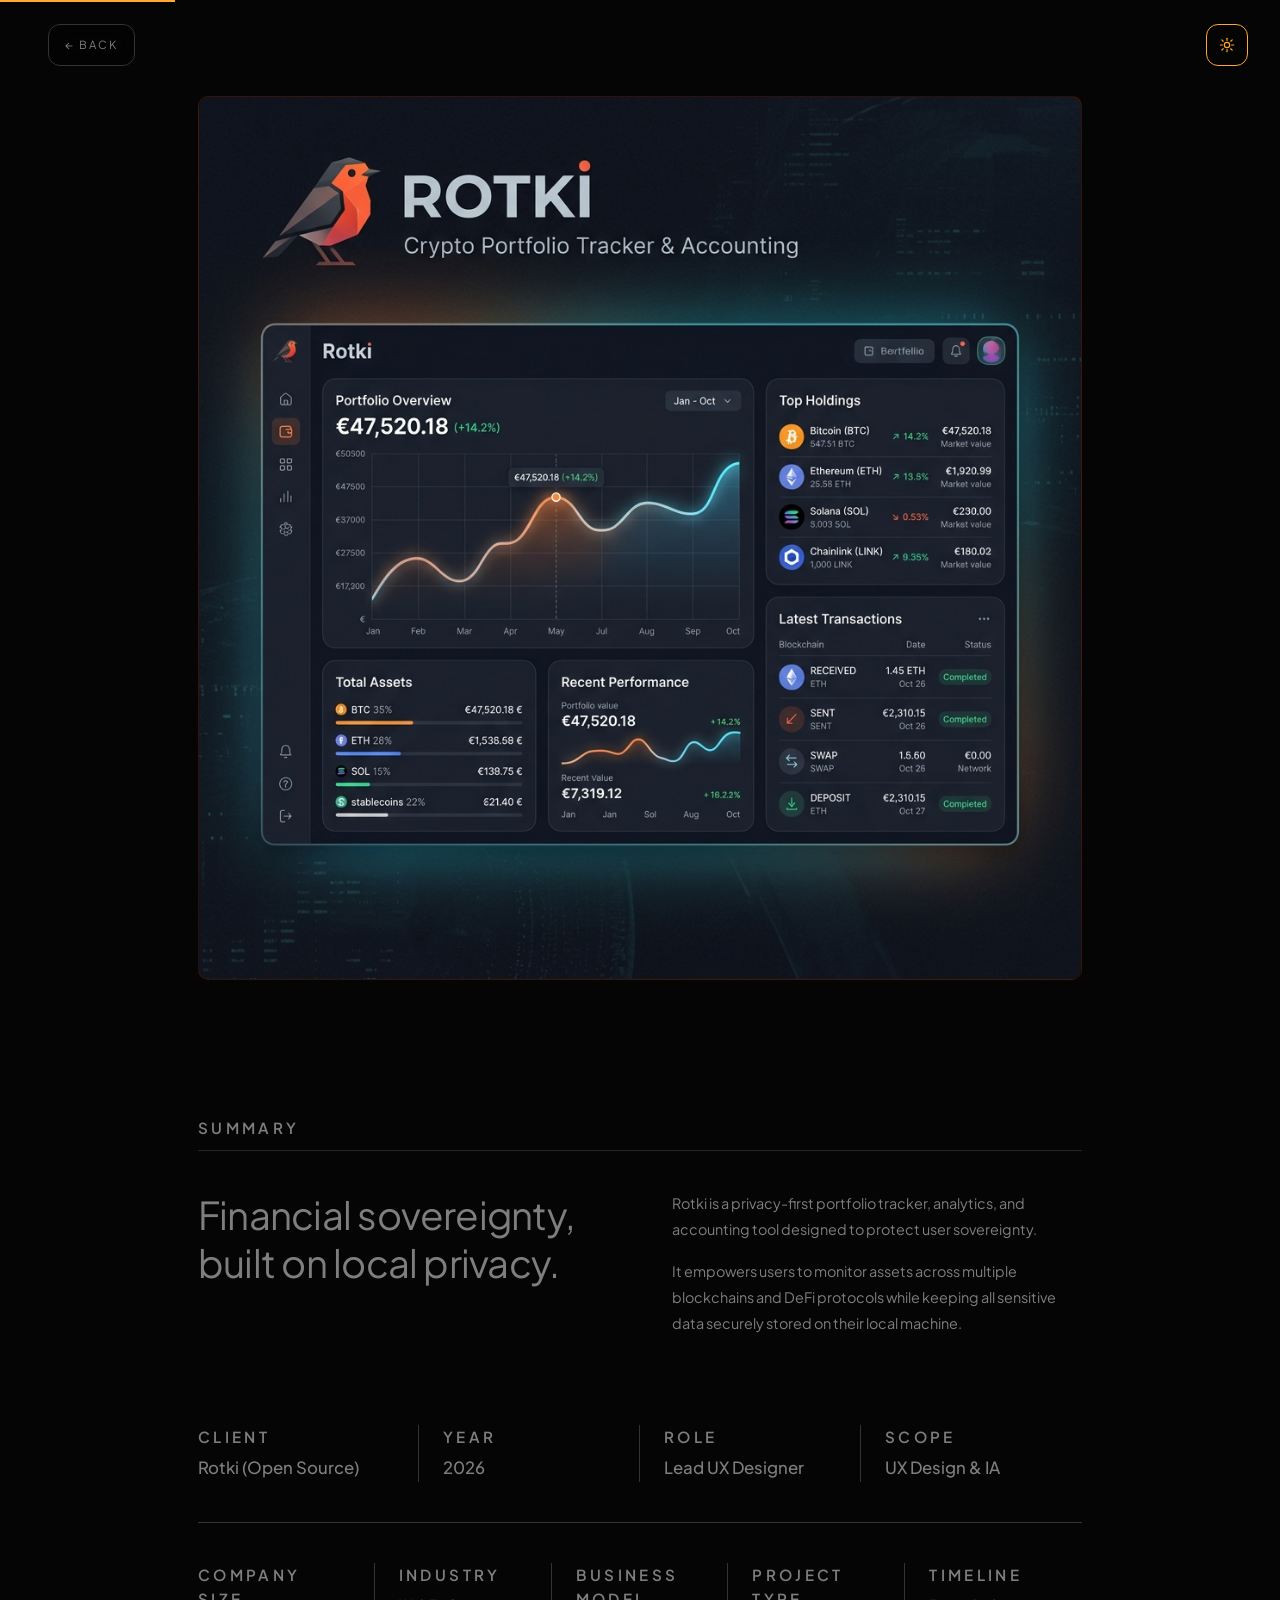
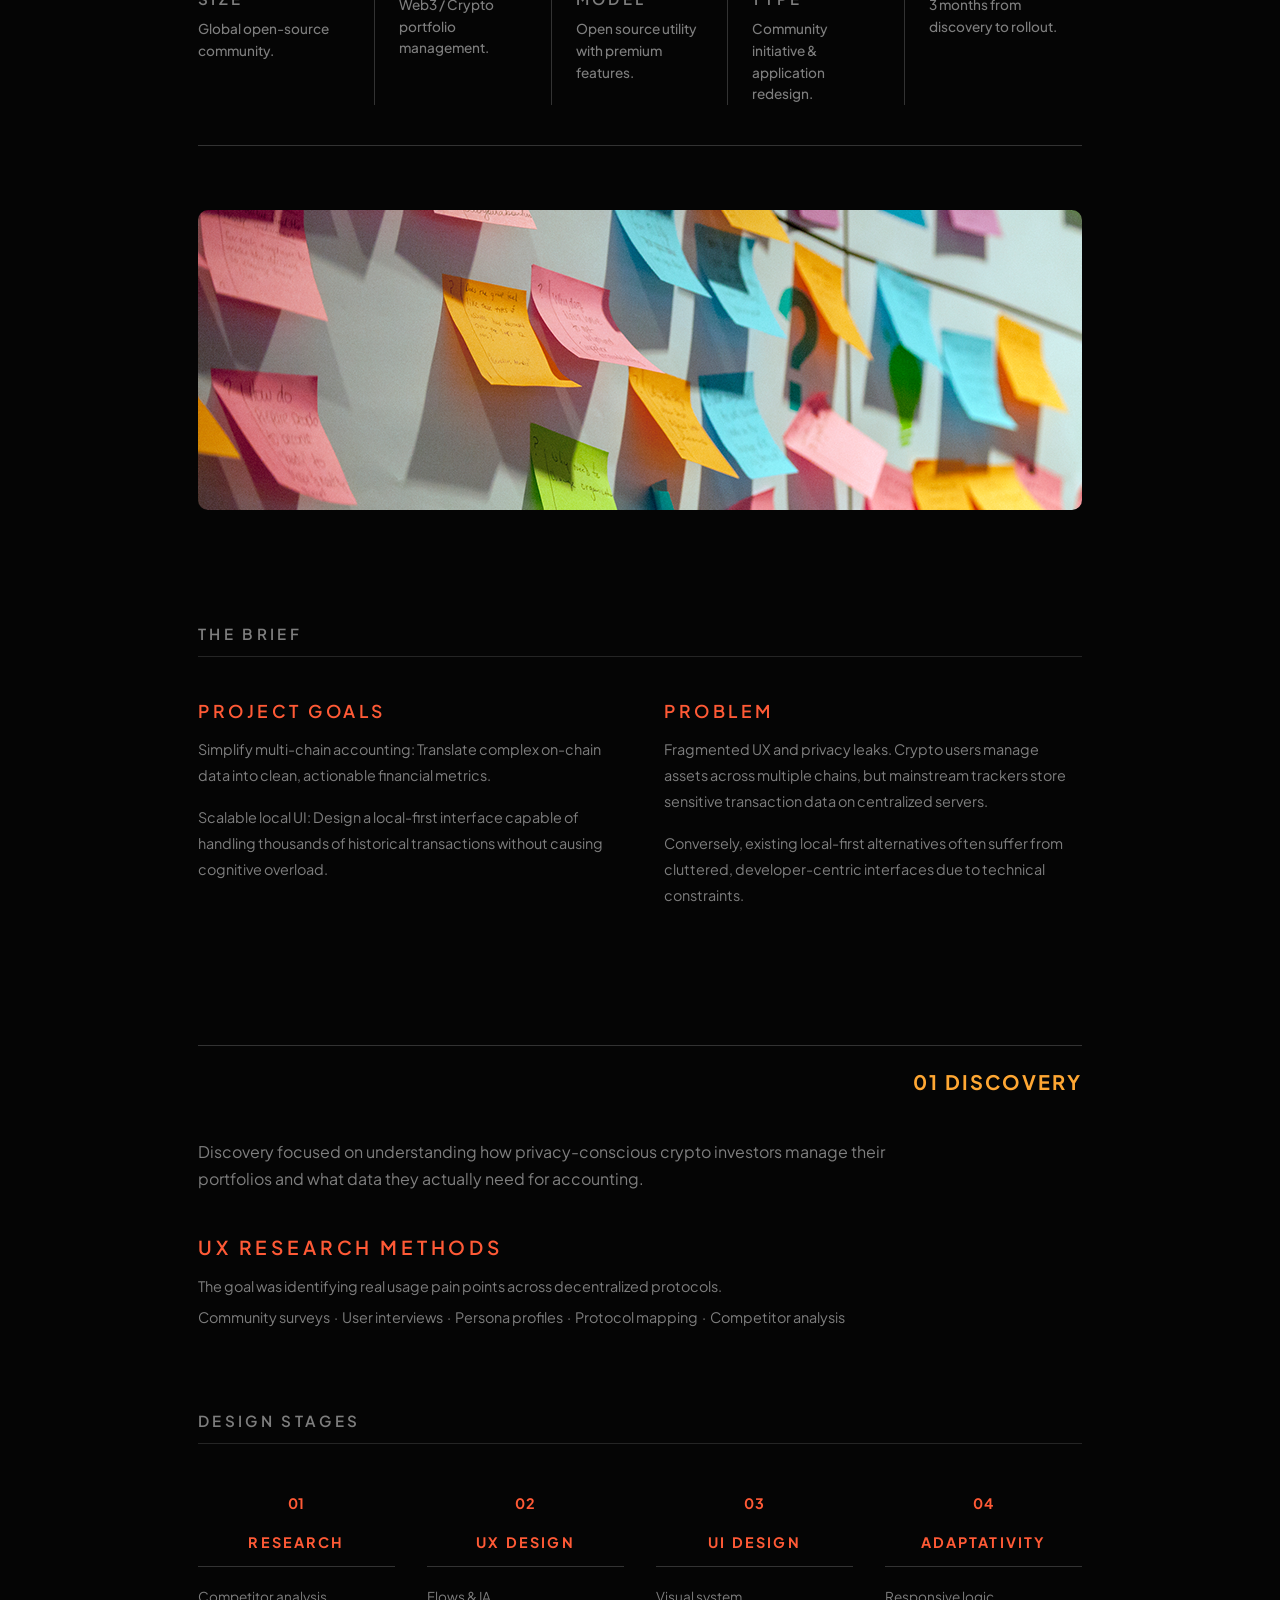
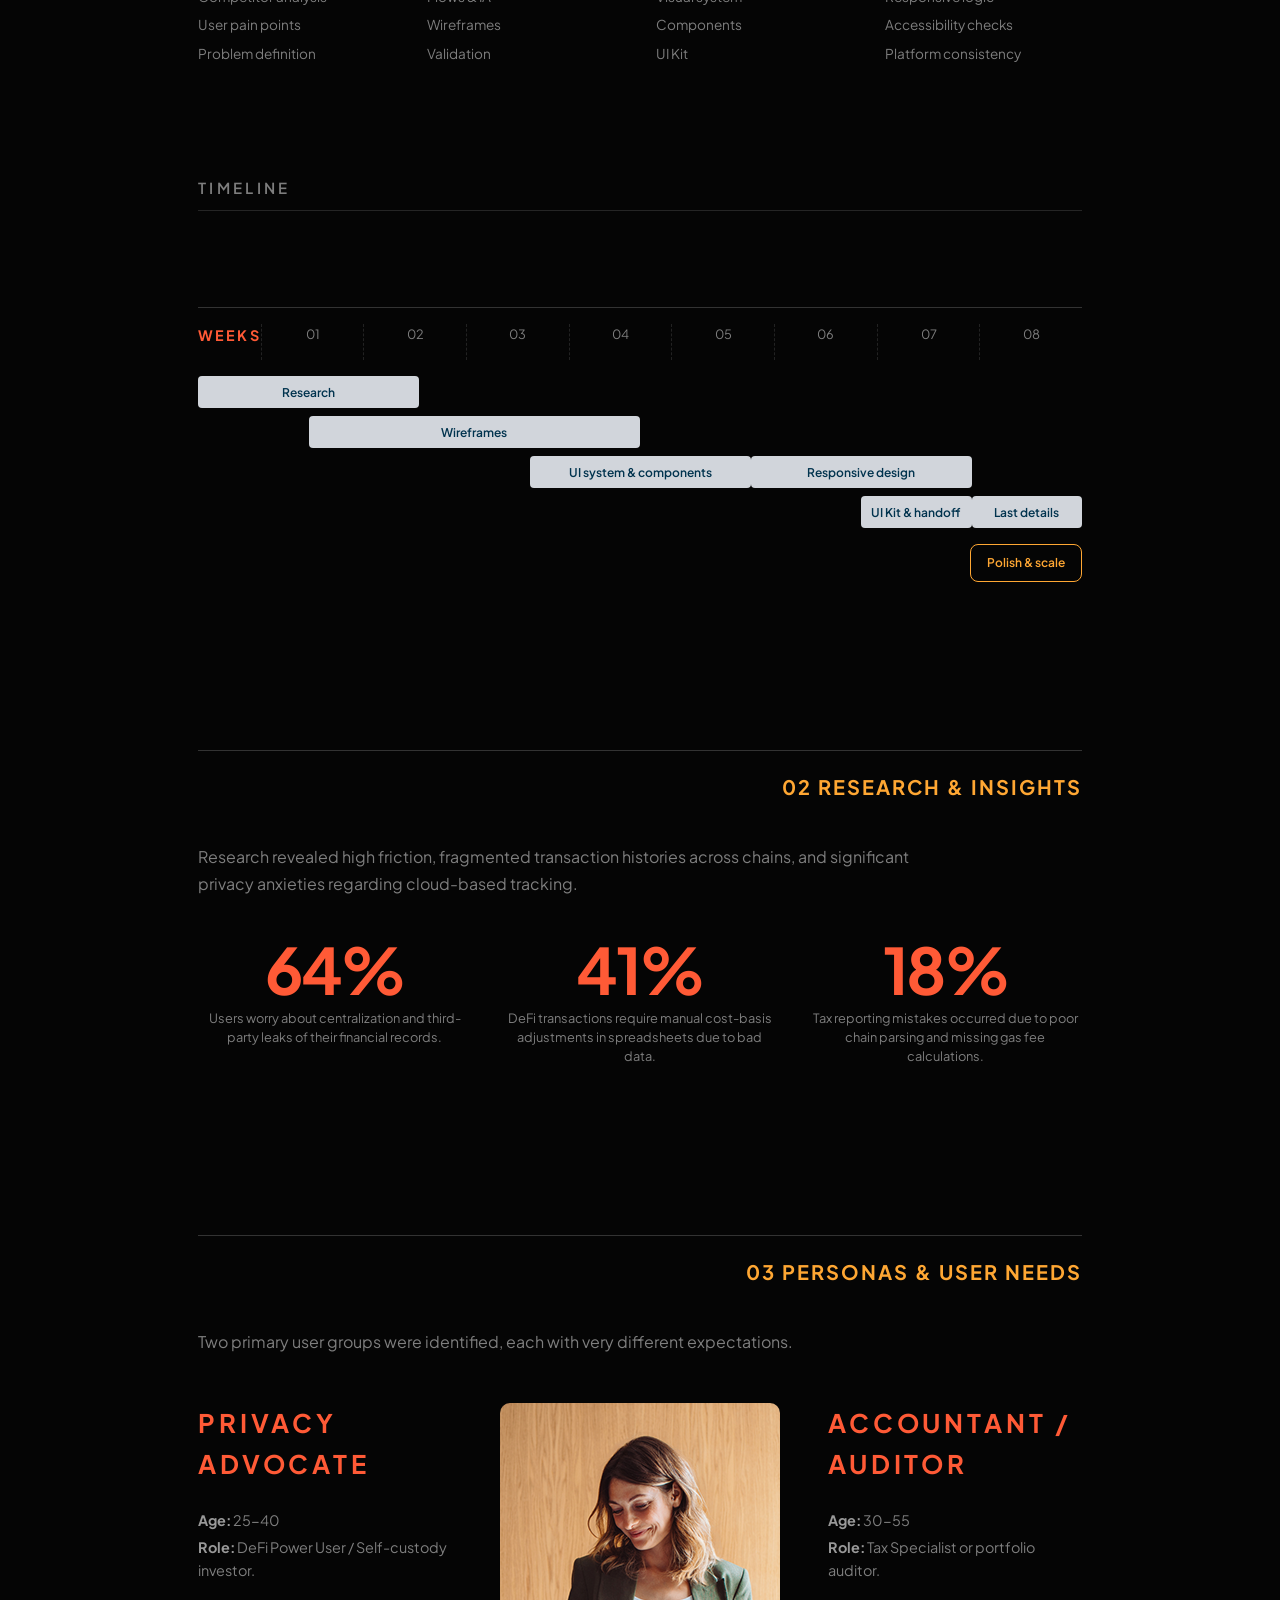
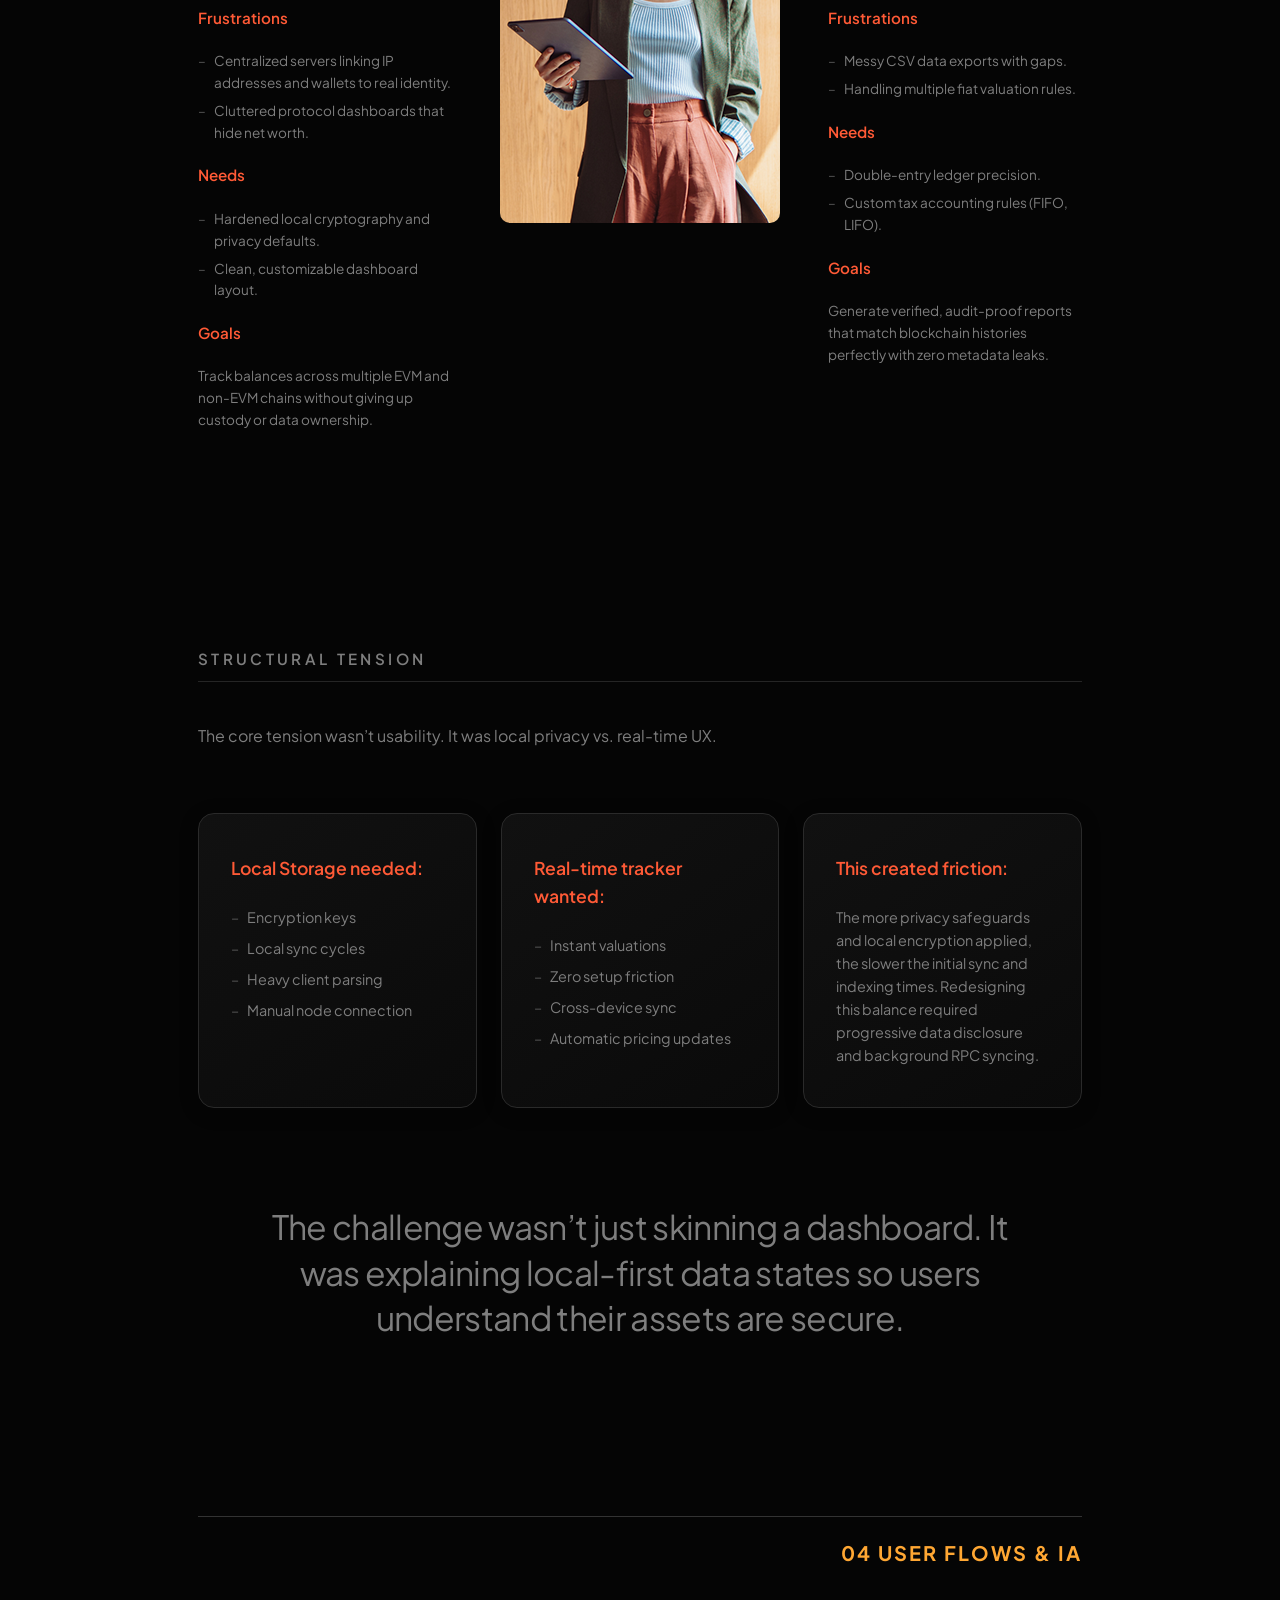
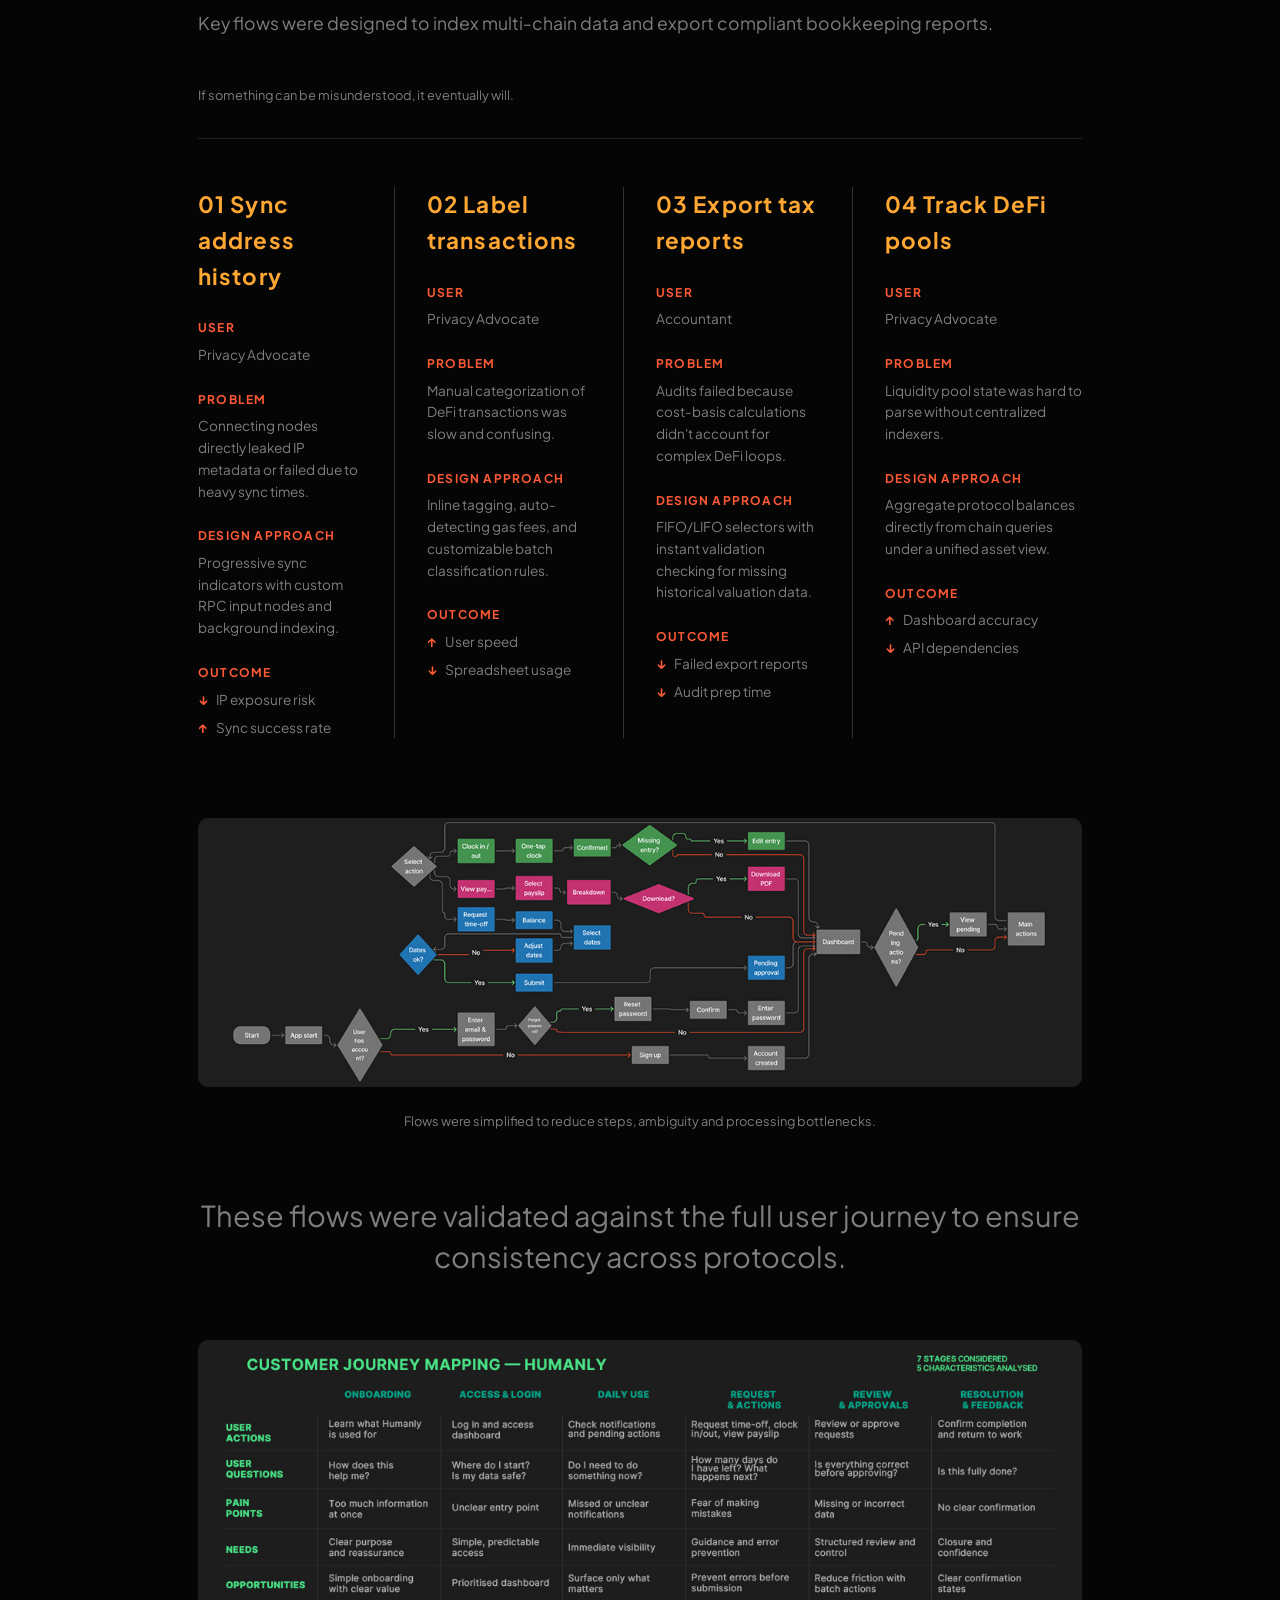
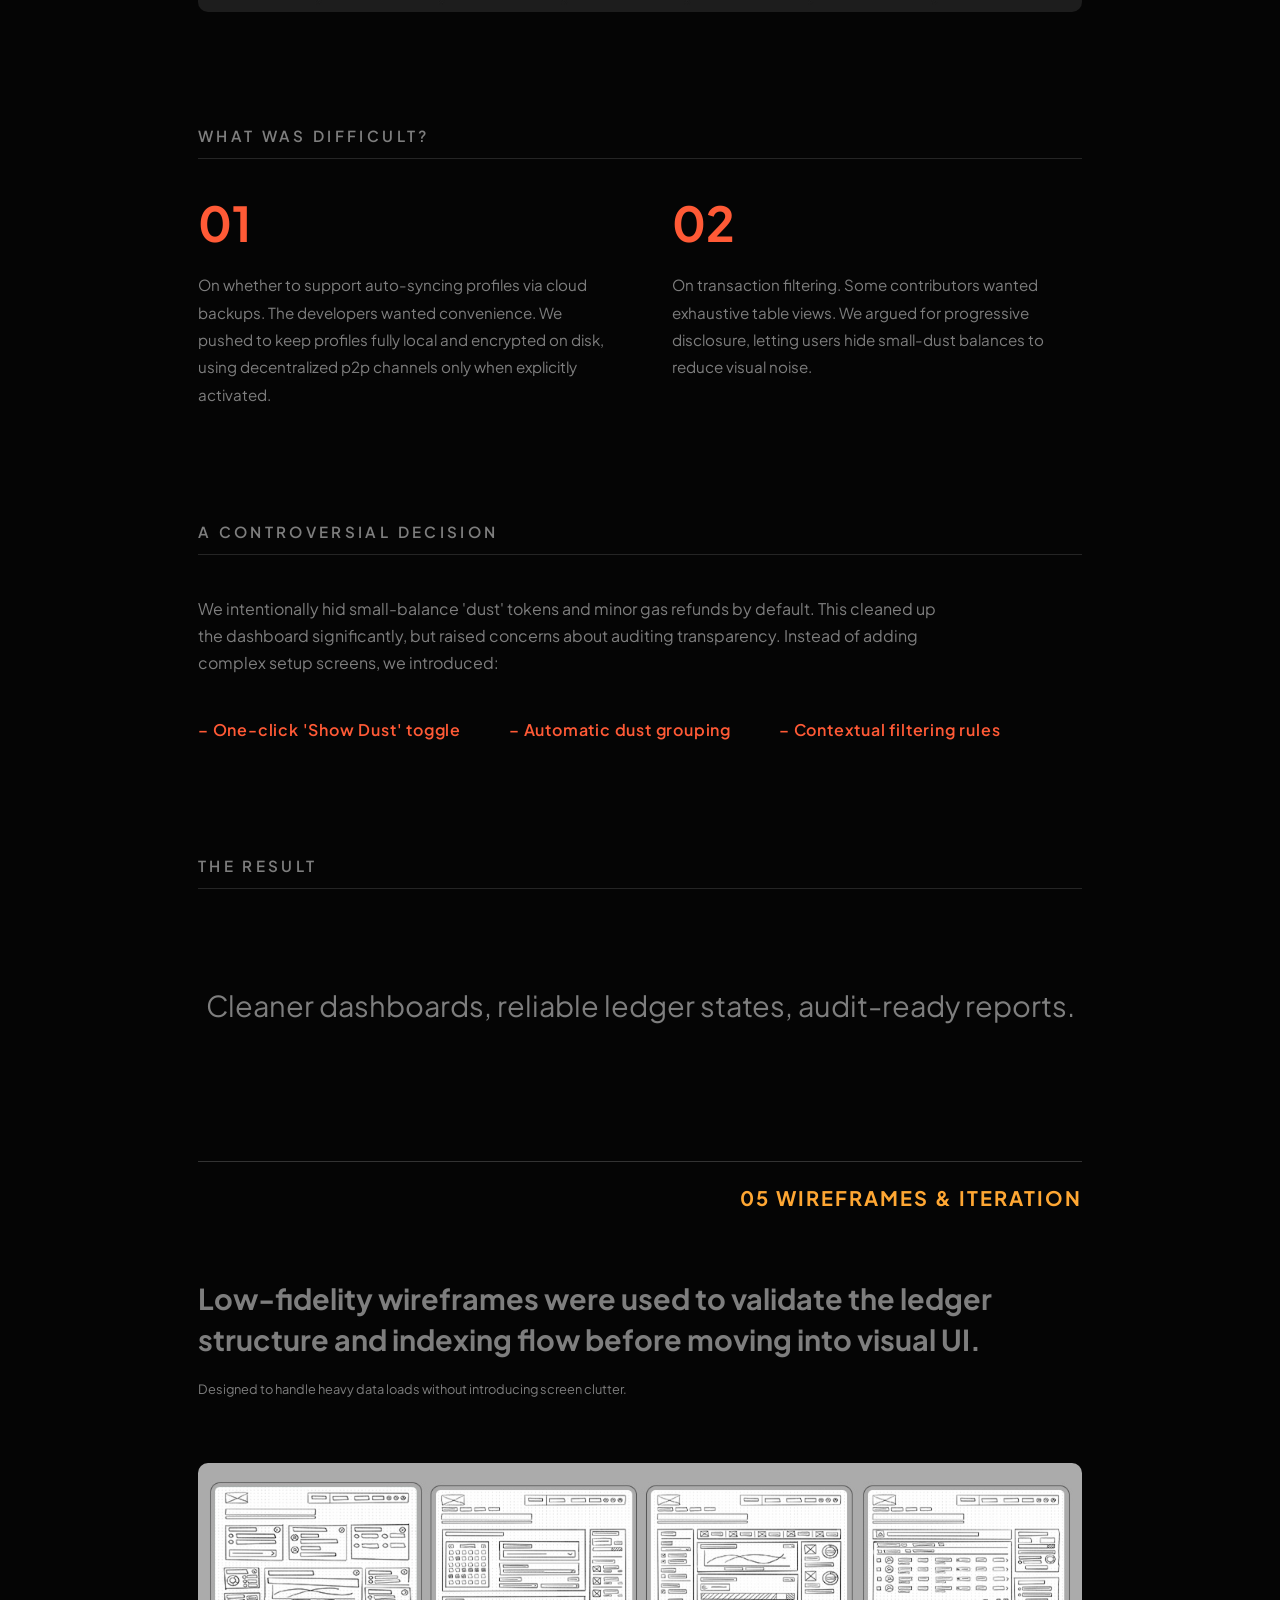
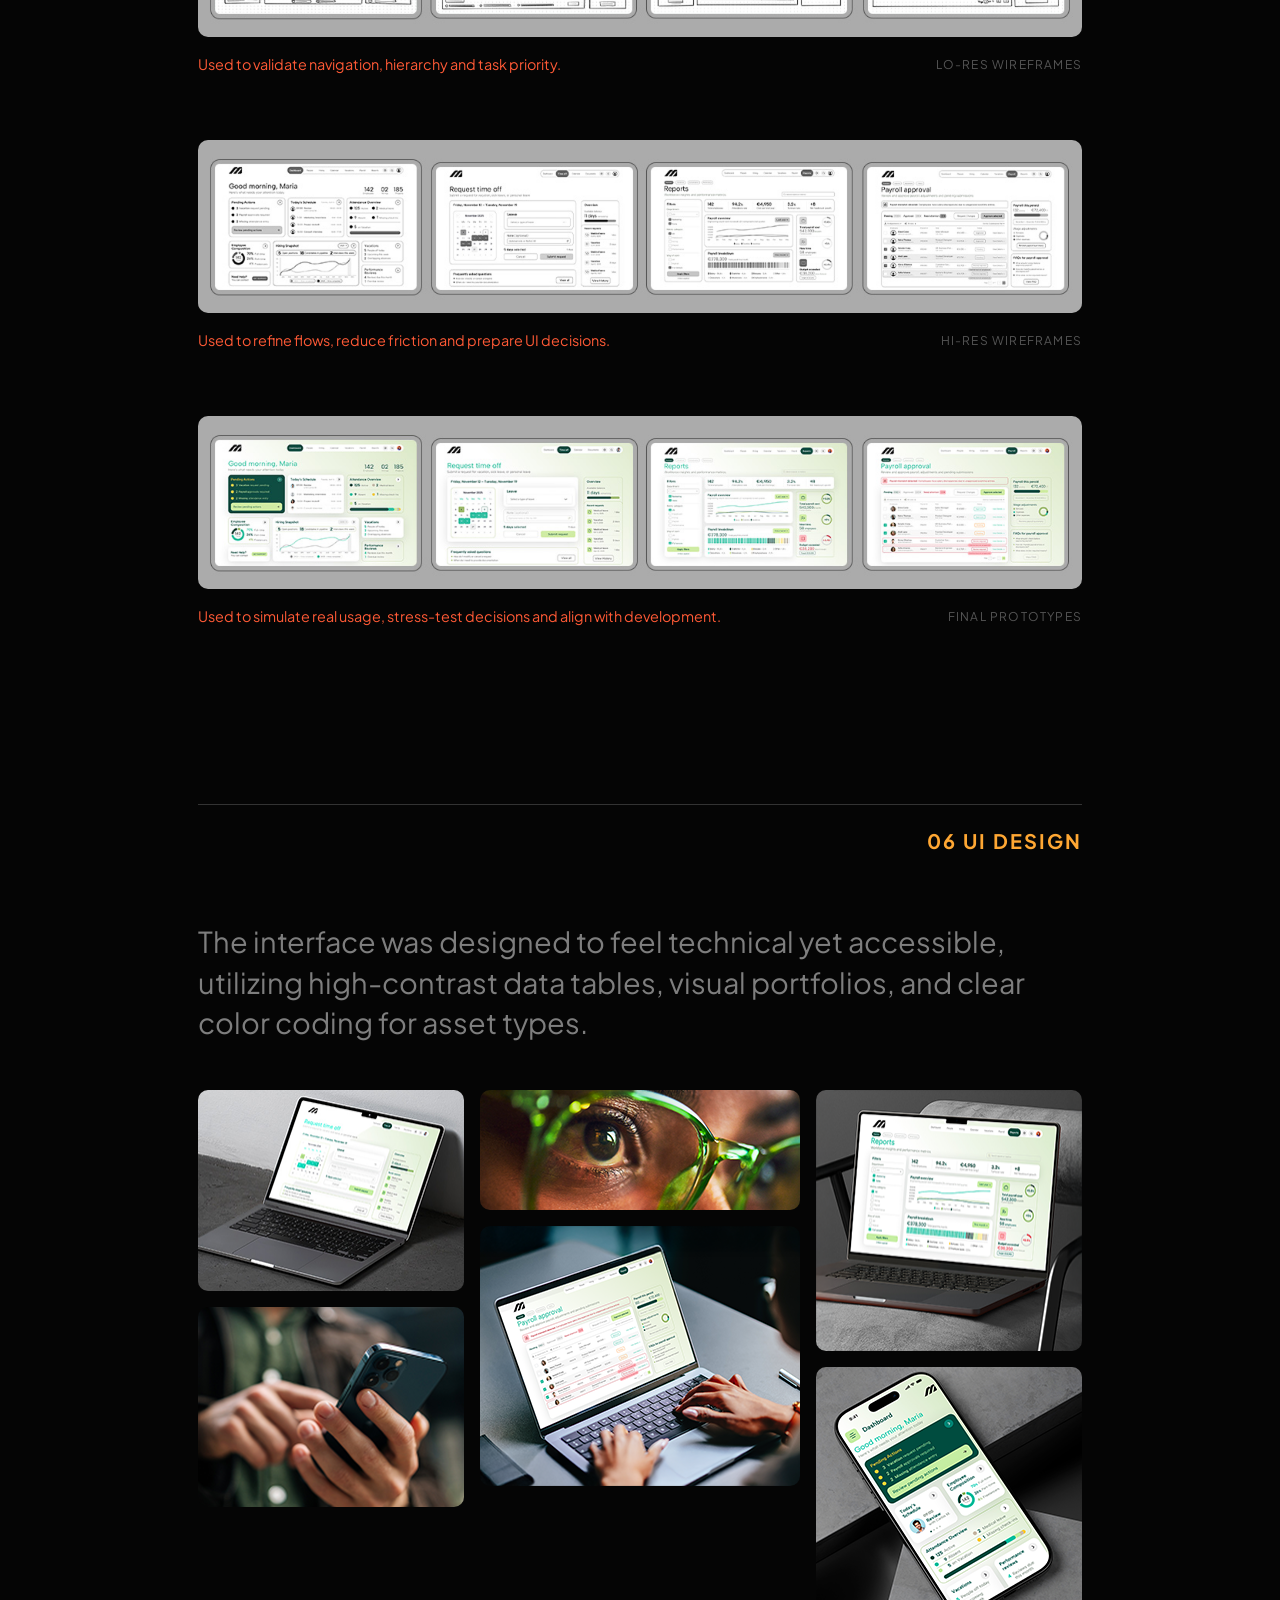
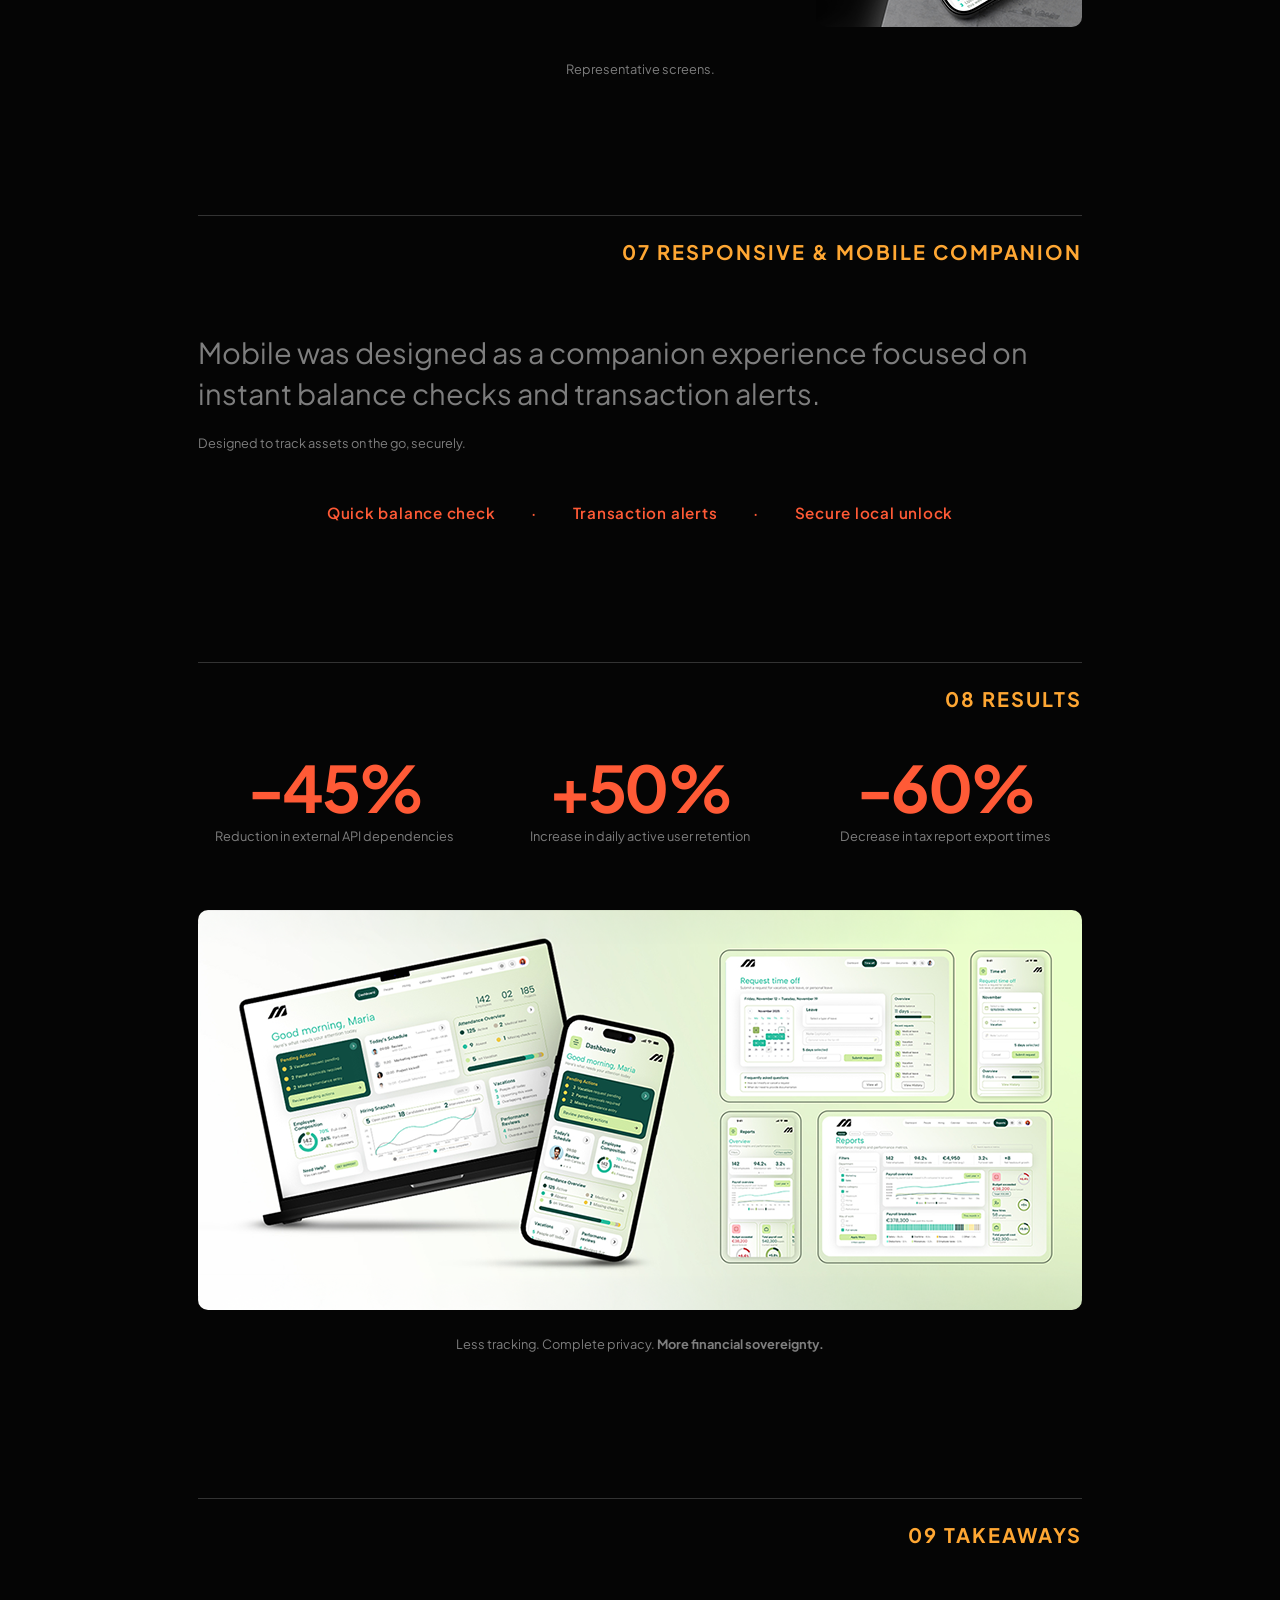
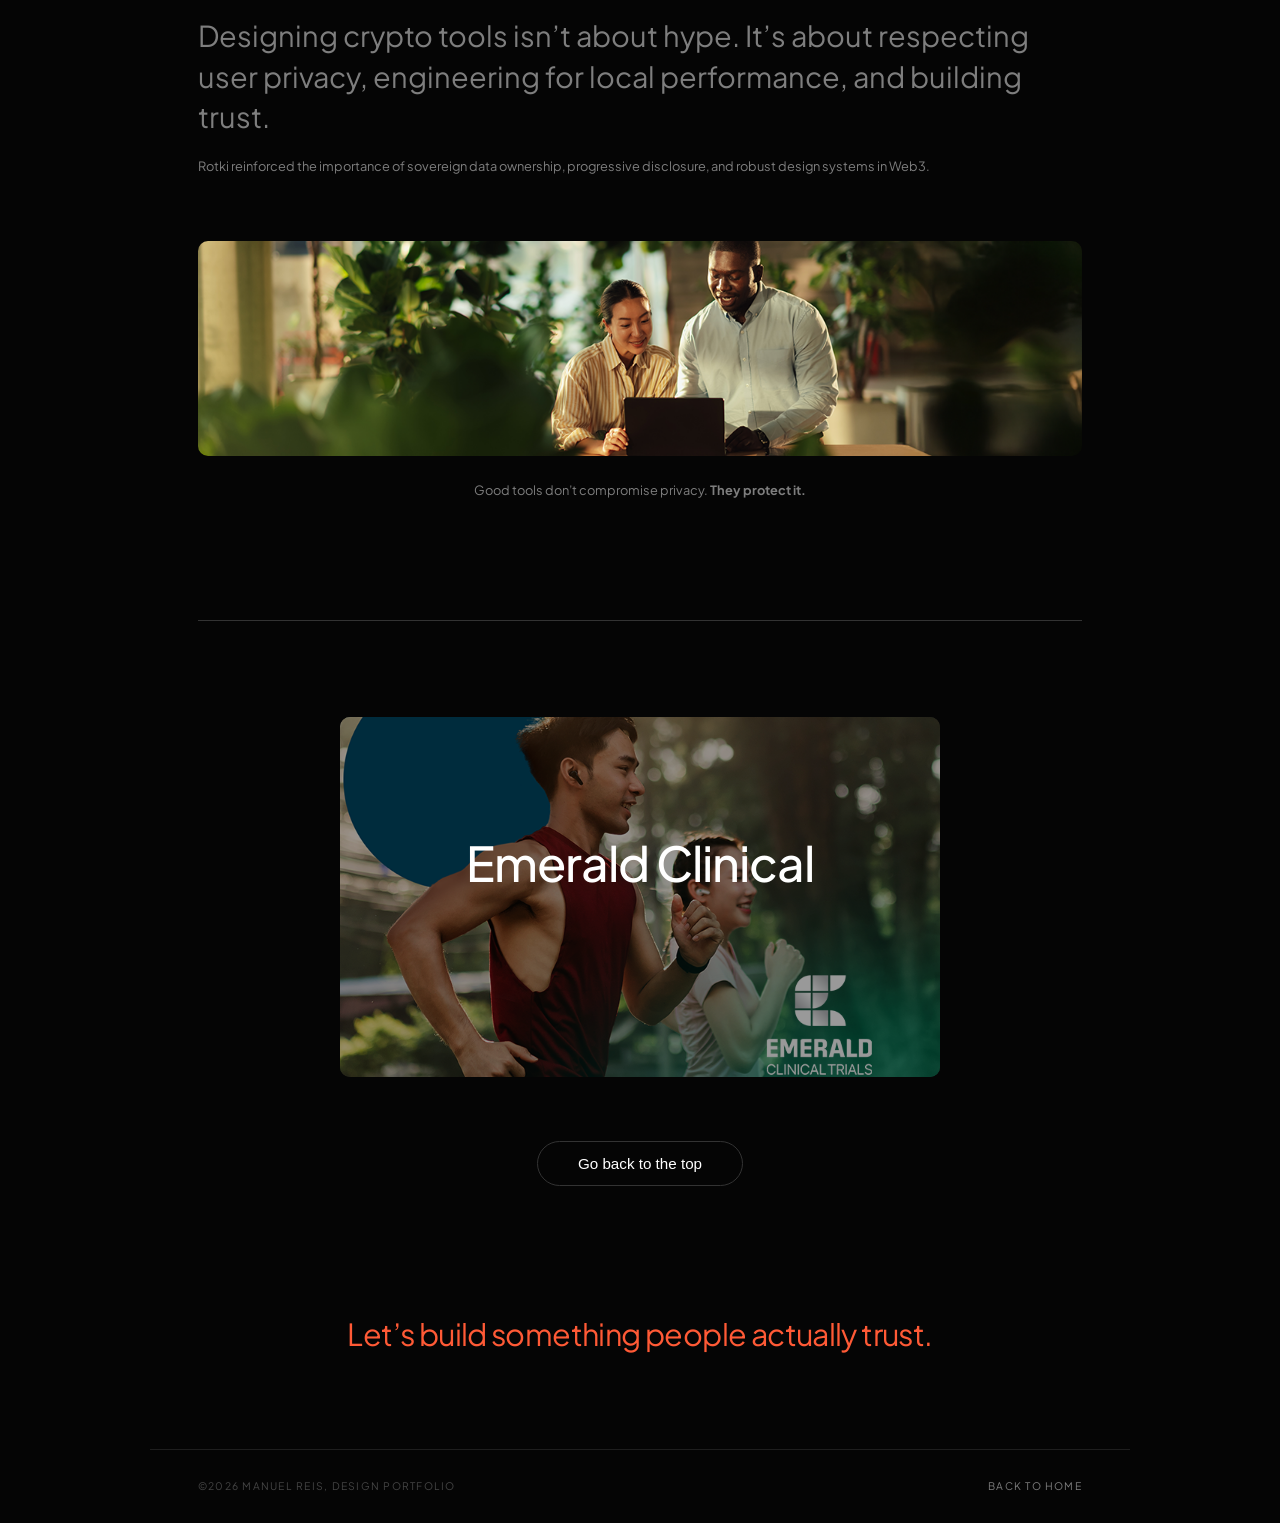
==== rotki.html @ cbcda929 "Add files via upload" ====
<!DOCTYPE html>
<html lang="en">
<head>
    <meta charset="UTF-8">
    <meta name="viewport" content="width=device-width, initial-scale=1.0">
    <title>Rotki — Case Study | Manuel Reis</title>
    <meta name="description" content="Rotki UX case study — Designing a privacy-first crypto portfolio tracker and accounting tool. Designed by Manuel Reis.">
    <link rel="stylesheet" href="style.css">
    <link rel="stylesheet" href="rotki.css">
    <link href="https://fonts.googleapis.com/css2?family=Plus+Jakarta+Sans:ital,wght@0,300;0,400;0,500;0,600;0,700;1,400;1,500&display=swap" rel="stylesheet">
    <script src="script.js" defer></script>
</head>
<body class="case-study-page" id="top">

    <a href="#main-content" class="skip-link">Skip to main content</a>

    <!-- Theme Toggle -->
    <div class="theme-toggle-wrapper">
        <button id="theme-toggle" class="theme-btn" aria-label="Switch to light mode" aria-describedby="theme-tooltip">
        <svg class="icon-sun" width="16" height="16" viewBox="0 0 24 24" fill="none" stroke="currentColor" stroke-width="1.8" stroke-linecap="round" stroke-linejoin="round">
            <circle cx="12" cy="12" r="4"/>
            <line x1="12" y1="2" x2="12" y2="5"/>
            <line x1="12" y1="19" x2="12" y2="22"/>
            <line x1="4.22" y1="4.22" x2="6.34" y2="6.34"/>
            <line x1="17.66" y1="17.66" x2="19.78" y2="19.78"/>
            <line x1="2" y1="12" x2="5" y2="12"/>
            <line x1="19" y1="12" x2="22" y2="12"/>
            <line x1="4.22" y1="19.78" x2="6.34" y2="17.66"/>
            <line x1="17.66" y1="6.34" x2="19.78" y2="4.22"/>
        </svg>
        <svg class="icon-moon" width="16" height="16" viewBox="0 0 24 24" fill="none" stroke="currentColor" stroke-width="1.8" stroke-linecap="round" stroke-linejoin="round" style="display:none">
            <path d="M21 12.79A9 9 0 1 1 11.21 3 7 7 0 0 0 21 12.79z"/>
        </svg>
        </button>
        <div id="theme-tooltip" role="tooltip" class="icon-tooltip">Switch to light mode</div>
    </div>

    <!-- ── Navigation ── -->
    <nav class="rt-nav">
        <a href="index.html" class="rt-back-link">← BACK</a>
    </nav>

    <main id="main-content" class="rt-main">

        <!-- ── 01 Hero ── -->
        <section class="rt-hero fade-in">
            <div class="rt-hero-card" style="border-radius: 10px; background: linear-gradient(160deg, #1f0d07 0%, #3a150b 40%, #170905 100%); border: 1px solid rgba(255, 90, 54, 0.08);">
                <img src="assets/Rotki_cover_Homepage.png" alt="Rotki Cover Image" class="rt-image rt-image--hero">
            </div>
        </section>

        <!-- ── 02 Summary ── -->
        <section class="rt-section fade-in">
            <div class="rt-divider rt-divider--bottom">
                <span class="rt-divider-label">SUMMARY</span>
            </div>
            <div class="rt-two-col rt-two-col--overview">
                <div class="rt-col-left">
                    <h1 class="rt-heading-large">Financial sovereignty, built on local privacy.</h1>
                </div>
                <div class="rt-col-right">
                    <p>Rotki is a privacy-first portfolio tracker, analytics, and accounting tool designed to protect user sovereignty.</p>
                    <p>It empowers users to monitor assets across multiple blockchains and DeFi protocols while keeping all sensitive data securely stored on their local machine.</p>
                </div>
            </div>
        </section>

        <!-- ── 03 Project Metadata + Secondary Meta ── -->
        <section class="rt-section rt-section--meta fade-in">
            <div class="rt-meta-row">
                <div class="rt-meta-item">
                    <span class="rt-meta-label">CLIENT</span>
                    <span class="rt-meta-value">Rotki (Open Source)</span>
                </div>
                <div class="rt-meta-item">
                    <span class="rt-meta-label">YEAR</span>
                    <span class="rt-meta-value">2026</span>
                </div>
                <div class="rt-meta-item">
                    <span class="rt-meta-label">ROLE</span>
                    <span class="rt-meta-value">Lead UX Designer</span>
                </div>
                <div class="rt-meta-item">
                    <span class="rt-meta-label">SCOPE</span>
                    <span class="rt-meta-value">UX Design & IA</span>
                </div>
            </div>

            <div class="rt-meta-row rt-meta-row--secondary">
                <div class="rt-meta-item">
                    <span class="rt-meta-label">COMPANY SIZE</span>
                    <span class="rt-meta-value rt-meta-value--small">Global open-source community.</span>
                </div>
                <div class="rt-meta-item">
                    <span class="rt-meta-label">INDUSTRY</span>
                    <span class="rt-meta-value rt-meta-value--small">Web3 / Crypto portfolio management.</span>
                </div>
                <div class="rt-meta-item">
                    <span class="rt-meta-label">BUSINESS MODEL</span>
                    <span class="rt-meta-value rt-meta-value--small">Open source utility with premium features.</span>
                </div>
                <div class="rt-meta-item">
                    <span class="rt-meta-label">PROJECT TYPE</span>
                    <span class="rt-meta-value rt-meta-value--small">Community initiative & application redesign.</span>
                </div>
                <div class="rt-meta-item">
                    <span class="rt-meta-label">TIMELINE</span>
                    <span class="rt-meta-value rt-meta-value--small">3 months from discovery to rollout.</span>
                </div>
            </div>

            <img src="assets/Team collaboration image.png" alt="Team collaboration" class="rt-image rt-image--wide" style="margin-top: 2.5rem;">
        </section>

        <!-- ── 04 The Brief ── -->
        <section class="rt-section fade-in" style="padding-bottom: 1rem;">
            <div class="rt-divider rt-divider--bottom">
                <span class="rt-divider-label">THE BRIEF</span>
            </div>
            <div class="rt-two-col rt-two-col--brief">
                <div class="rt-col-left">
                    <span class="rt-green-label">PROJECT GOALS</span>
                    <p>Simplify multi-chain accounting: Translate complex on-chain data into clean, actionable financial metrics.</p>
                    <p>Scalable local UI: Design a local-first interface capable of handling thousands of historical transactions without causing cognitive overload.</p>
                </div>
                <div class="rt-col-right">
                    <span class="rt-green-label">PROBLEM</span>
                    <p>Fragmented UX and privacy leaks. Crypto users manage assets across multiple chains, but mainstream trackers store sensitive transaction data on centralized servers.</p>
                    <p>Conversely, existing local-first alternatives often suffer from cluttered, developer-centric interfaces due to technical constraints.</p>
                </div>
            </div>
        </section>

        <!-- ── 05 Discovery ── -->
        <section class="rt-section fade-in" style="padding-bottom: 3rem;">
            <div class="rt-divider rt-divider--split rt-numbered-divider">
                <span></span>
                <span class="rt-divider-label rt-divider-label--right">01 DISCOVERY</span>
            </div>
            <p class="rt-intro-paragraph">Discovery focused on understanding how privacy-conscious crypto investors manage their portfolios and what data they actually need for accounting.</p>
            <div class="rt-subsection-label" style="margin-bottom: 0;">
                <span class="rt-green-label" style="font-size: 1.2rem; color: var(--primary-color);">UX RESEARCH METHODS</span>
                <p>The goal was identifying real usage pain points across decentralized protocols.</p>
                <div class="rt-col-right" style="padding-top: 0.5rem;">
                    <p style="margin-bottom: 0;">Community surveys &nbsp;&middot;&nbsp; User interviews &nbsp;&middot;&nbsp; Persona profiles &nbsp;&middot;&nbsp; Protocol mapping &nbsp;&middot;&nbsp; Competitor analysis</p>
                </div>
            </div>
        </section>
        
        <!-- ── 06 Design Stages ── -->
        <section class="rt-section fade-in" style="padding-top: 2rem;">
            <div class="rt-divider rt-divider--bottom">
                <span class="rt-divider-label">DESIGN STAGES</span>
            </div>
            
            <div class="rt-stages-grid">
                <div class="rt-stage-item">
                    <div class="rt-stage-header">
                        <span class="rt-stage-number">01</span>
                        <span class="rt-stage-title">RESEARCH</span>
                    </div>
                    <ul class="rt-stage-list">
                        <li>Competitor analysis</li>
                        <li>User pain points</li>
                        <li>Problem definition</li>
                    </ul>
                </div>
                <div class="rt-stage-item">
                    <div class="rt-stage-header">
                        <span class="rt-stage-number">02</span>
                        <span class="rt-stage-title">UX DESIGN</span>
                    </div>
                    <ul class="rt-stage-list">
                        <li>Flows & IA</li>
                        <li>Wireframes</li>
                        <li>Validation</li>
                    </ul>
                </div>
                <div class="rt-stage-item">
                    <div class="rt-stage-header">
                        <span class="rt-stage-number">03</span>
                        <span class="rt-stage-title">UI DESIGN</span>
                    </div>
                    <ul class="rt-stage-list">
                        <li>Visual system</li>
                        <li>Components</li>
                        <li>UI Kit</li>
                    </ul>
                </div>
                <div class="rt-stage-item">
                    <div class="rt-stage-header">
                        <span class="rt-stage-number">04</span>
                        <span class="rt-stage-title">ADAPTATIVITY</span>
                    </div>
                    <ul class="rt-stage-list">
                        <li>Responsive logic</li>
                        <li>Accessibility checks</li>
                        <li>Platform consistency</li>
                    </ul>
                </div>
            </div>
        </section>

        <!-- ── Timeline ── -->
        <section class="rt-section fade-in" style="padding-bottom: 1rem;">
            <div class="rt-divider rt-divider--bottom">
                <span class="rt-divider-label">TIMELINE</span>
            </div>

            <div class="rt-timeline">
                <div class="rt-timeline-weeks">
                    <div class="rt-timeline-label">WEEKS</div>
                    <div class="rt-week-num">01</div>
                    <div class="rt-week-num">02</div>
                    <div class="rt-week-num">03</div>
                    <div class="rt-week-num">04</div>
                    <div class="rt-week-num">05</div>
                    <div class="rt-week-num">06</div>
                    <div class="rt-week-num">07</div>
                    <div class="rt-week-num">08</div>
                </div>
                <div class="rt-timeline-bars">
                    <div></div> <!-- Empty for WEEKS label column -->
                    <div class="rt-timeline-bar rt-bar--research">Research</div>
                    <div class="rt-timeline-bar rt-bar--wireframes">Wireframes</div>
                    <div class="rt-timeline-bar rt-bar--ui-system">UI system & components</div>
                    <div class="rt-timeline-bar rt-bar--responsive">Responsive design</div>
                    <div class="rt-timeline-bar rt-bar--uikit">UI Kit & handoff</div>
                    <div class="rt-timeline-bar rt-bar--details">Last details</div>
                </div>
                <div class="rt-timeline-footer">
                    <div class="rt-polish-box">Polish & scale</div>
                </div>
            </div>
        </section>

        <!-- ── 02 Research & Insights ── -->
        <section class="rt-section fade-in" style="padding-bottom: 3rem;">
            <div class="rt-divider rt-divider--split rt-numbered-divider">
                <span></span>
                <span class="rt-divider-label rt-divider-label--right">02 RESEARCH & INSIGHTS</span>
            </div>
            <p class="rt-intro-paragraph">Research revealed high friction, fragmented transaction histories across chains, and significant privacy anxieties regarding cloud-based tracking.</p>
            
            <div class="rt-stats-row" style="border-top: none; padding-top: 0;">
                <div class="rt-stat-block" style="text-align: center; align-items: center;">
                    <span class="rt-stat-number">64%</span>
                    <span class="rt-stat-caption">Users worry about centralization and third-party leaks of their financial records.</span>
                </div>
                <div class="rt-stat-block" style="text-align: center; align-items: center;">
                    <span class="rt-stat-number">41%</span>
                    <span class="rt-stat-caption">DeFi transactions require manual cost-basis adjustments in spreadsheets due to bad data.</span>
                </div>
                <div class="rt-stat-block" style="text-align: center; align-items: center;">
                    <span class="rt-stat-number">18%</span>
                    <span class="rt-stat-caption">Tax reporting mistakes occurred due to poor chain parsing and missing gas fee calculations.</span>
                </div>
            </div>
        </section>

        <!-- ── 03 Personas & User Needs ── -->
        <section class="rt-section fade-in" style="padding-bottom: 10rem;">
            <div class="rt-divider rt-divider--split rt-numbered-divider">
                <span></span>
                <span class="rt-divider-label rt-divider-label--right">03 PERSONAS & USER NEEDS</span>
            </div>
            <p class="rt-intro-paragraph">Two primary user groups were identified, each with very different expectations.</p>
            
            <div class="rt-persona-section">
                <div class="rt-persona-card">
                    <h3 class="rt-persona-type">PRIVACY ADVOCATE</h3>
                    <div class="rt-persona-meta">
                        <span><strong>Age:</strong> 25-40</span>
                        <span><strong>Role:</strong> DeFi Power User / Self-custody investor.</span>
                    </div>
                    <div class="rt-persona-info">
                        <h4 class="rt-persona-subtitle">Frustrations</h4>
                        <ul>
                            <li>Centralized servers linking IP addresses and wallets to real identity.</li>
                            <li>Cluttered protocol dashboards that hide net worth.</li>
                        </ul>
                        <h4 class="rt-persona-subtitle">Needs</h4>
                        <ul>
                            <li>Hardened local cryptography and privacy defaults.</li>
                            <li>Clean, customizable dashboard layout.</li>
                        </ul>
                        <h4 class="rt-persona-subtitle">Goals</h4>
                        <p>Track balances across multiple EVM and non-EVM chains without giving up custody or data ownership.</p>
                    </div>
                </div>

                <img src="assets/Persona Profile.png" alt="Persona Profile" class="rt-image rt-image--persona">
                
                <div class="rt-persona-card">
                    <h3 class="rt-persona-type">ACCOUNTANT / AUDITOR</h3>
                    <div class="rt-persona-meta">
                        <span><strong>Age:</strong> 30-55</span>
                        <span><strong>Role:</strong> Tax Specialist or portfolio auditor.</span>
                    </div>
                    <div class="rt-persona-info">
                        <h4 class="rt-persona-subtitle">Frustrations</h4>
                        <ul>
                            <li>Messy CSV data exports with gaps.</li>
                            <li>Handling multiple fiat valuation rules.</li>
                        </ul>
                        <h4 class="rt-persona-subtitle">Needs</h4>
                        <ul>
                            <li>Double-entry ledger precision.</li>
                            <li>Custom tax accounting rules (FIFO, LIFO).</li>
                        </ul>
                        <h4 class="rt-persona-subtitle">Goals</h4>
                        <p>Generate verified, audit-proof reports that match blockchain histories perfectly with zero metadata leaks.</p>
                    </div>
                </div>
            </div>
        </section>

        <!-- ── Structural Tension ── -->
        <section class="rt-section fade-in">
            <div class="rt-divider rt-divider--bottom">
                <span class="rt-divider-label">STRUCTURAL TENSION</span>
            </div>
            <p class="rt-intro-paragraph" style="margin-bottom: 4rem;">The core tension wasn’t usability. It was local privacy vs. real-time UX.</p>
            
            <div class="rt-tension-grid">
                <div class="rt-tension-card">
                    <h4 class="rt-tension-title rt-text-blue">Local Storage needed:</h4>
                    <ul class="rt-tension-list">
                        <li>Encryption keys</li>
                        <li>Local sync cycles</li>
                        <li>Heavy client parsing</li>
                        <li>Manual node connection</li>
                    </ul>
                </div>
                <div class="rt-tension-card">
                    <h4 class="rt-tension-title rt-text-blue">Real-time tracker wanted:</h4>
                    <ul class="rt-tension-list">
                        <li>Instant valuations</li>
                        <li>Zero setup friction</li>
                        <li>Cross-device sync</li>
                        <li>Automatic pricing updates</li>
                    </ul>
                </div>
                <div class="rt-tension-card">
                    <h4 class="rt-tension-title rt-text-blue">This created friction:</h4>
                    <p class="rt-tension-text">The more privacy safeguards and local encryption applied, the slower the initial sync and indexing times. Redesigning this balance required progressive data disclosure and background RPC syncing.</p>
                </div>
            </div>

            <div class="rt-highlight-quote">
                <p>The challenge wasn’t just skinning a dashboard. It was explaining local-first data states so users understand their assets are secure.</p>
            </div>
        </section>

        <!-- ── 04 User Flows & Information Architecture ── -->
        <section class="rt-section fade-in">
            <div class="rt-divider rt-divider--split rt-numbered-divider">
                <span></span>
                <span class="rt-divider-label rt-divider-label--right">04 USER FLOWS & IA</span>
            </div>
            <p class="rt-flow-header-text">Key flows were designed to index multi-chain data and export compliant bookkeeping reports.</p>
            
            <p class="rt-caption-text" style="color: #7E7E7E; margin-bottom: 2rem;">If something can be misunderstood, it eventually will.</p>

            <div class="rt-flow-grid">
                <!-- 01 -->
                <div class="rt-flow-card">
                    <h4 class="rt-flow-num-title">01 Sync address history</h4>
                    <div class="rt-flow-section">
                        <span class="rt-flow-label">User</span>
                        <span class="rt-flow-val">Privacy Advocate</span>
                    </div>
                    <div class="rt-flow-section">
                        <span class="rt-flow-label">Problem</span>
                        <span class="rt-flow-val">Connecting nodes directly leaked IP metadata or failed due to heavy sync times.</span>
                    </div>
                    <div class="rt-flow-section">
                        <span class="rt-flow-label">Design approach</span>
                        <span class="rt-flow-val">Progressive sync indicators with custom RPC input nodes and background indexing.</span>
                    </div>
                    <div class="rt-flow-section">
                        <span class="rt-flow-label">Outcome</span>
                        <div class="rt-flow-val rt-flow-val--arrow"><span>&darr;</span> IP exposure risk</div>
                        <div class="rt-flow-val rt-flow-val--arrow"><span>&uarr;</span> Sync success rate</div>
                    </div>
                </div>
                <!-- 02 -->
                <div class="rt-flow-card">
                    <h4 class="rt-flow-num-title">02 Label transactions</h4>
                    <div class="rt-flow-section">
                        <span class="rt-flow-label">User</span>
                        <span class="rt-flow-val">Privacy Advocate</span>
                    </div>
                    <div class="rt-flow-section">
                        <span class="rt-flow-label">Problem</span>
                        <span class="rt-flow-val">Manual categorization of DeFi transactions was slow and confusing.</span>
                    </div>
                    <div class="rt-flow-section">
                        <span class="rt-flow-label">Design approach</span>
                        <span class="rt-flow-val">Inline tagging, auto-detecting gas fees, and customizable batch classification rules.</span>
                    </div>
                    <div class="rt-flow-section">
                        <span class="rt-flow-label">Outcome</span>
                        <div class="rt-flow-val rt-flow-val--arrow"><span>&uarr;</span> User speed</div>
                        <div class="rt-flow-val rt-flow-val--arrow"><span>&darr;</span> Spreadsheet usage</div>
                    </div>
                </div>
                <!-- 03 -->
                <div class="rt-flow-card">
                    <h4 class="rt-flow-num-title">03 Export tax reports</h4>
                    <div class="rt-flow-section">
                        <span class="rt-flow-label">User</span>
                        <span class="rt-flow-val">Accountant</span>
                    </div>
                    <div class="rt-flow-section">
                        <span class="rt-flow-label">Problem</span>
                        <span class="rt-flow-val">Audits failed because cost-basis calculations didn't account for complex DeFi loops.</span>
                    </div>
                    <div class="rt-flow-section">
                        <span class="rt-flow-label">Design approach</span>
                        <span class="rt-flow-val">FIFO/LIFO selectors with instant validation checking for missing historical valuation data.</span>
                    </div>
                    <div class="rt-flow-section">
                        <span class="rt-flow-label">Outcome</span>
                        <div class="rt-flow-val rt-flow-val--arrow"><span>&darr;</span> Failed export reports</div>
                        <div class="rt-flow-val rt-flow-val--arrow"><span>&darr;</span> Audit prep time</div>
                    </div>
                </div>
                <!-- 04 -->
                <div class="rt-flow-card">
                    <h4 class="rt-flow-num-title">04 Track DeFi pools</h4>
                    <div class="rt-flow-section">
                        <span class="rt-flow-label">User</span>
                        <span class="rt-flow-val">Privacy Advocate</span>
                    </div>
                    <div class="rt-flow-section">
                        <span class="rt-flow-label">Problem</span>
                        <span class="rt-flow-val">Liquidity pool state was hard to parse without centralized indexers.</span>
                    </div>
                    <div class="rt-flow-section">
                        <span class="rt-flow-label">Design approach</span>
                        <span class="rt-flow-val">Aggregate protocol balances directly from chain queries under a unified asset view.</span>
                    </div>
                    <div class="rt-flow-section">
                        <span class="rt-flow-label">Outcome</span>
                        <div class="rt-flow-val rt-flow-val--arrow"><span>&uarr;</span> Dashboard accuracy</div>
                        <div class="rt-flow-val rt-flow-val--arrow"><span>&darr;</span> API dependencies</div>
                    </div>
                </div>
            </div>

            <img src="assets/User Flows Visualization.png" alt="User Flows Visualization" class="rt-image rt-image--wide" style="margin-top: 5rem;">
            <p class="rt-caption-text" style="text-align: center; margin-top: 1.5rem;">Flows were simplified to reduce steps, ambiguity and processing bottlenecks.</p>
            
            <p class="rt-flow-caption-large">These flows were validated against the full user journey to ensure consistency across protocols.</p>

            <img src="assets/Information Architecture Diagram.png" alt="Information Architecture Diagram" class="rt-image rt-image--wide" style="margin-top: 2rem;">
        </section>

        <!-- ── What was difficult? ── -->
        <section class="rt-section fade-in">
            <div class="rt-divider rt-divider--bottom">
                <span class="rt-divider-label">WHAT WAS DIFFICULT?</span>
            </div>
            <div class="rt-difficult-grid">
                <div class="rt-difficult-item">
                    <span class="rt-difficult-num">01</span>
                    <p class="rt-difficult-text">On whether to support auto-syncing profiles via cloud backups. The developers wanted convenience. We pushed to keep profiles fully local and encrypted on disk, using decentralized p2p channels only when explicitly activated.</p>
                </div>
                <div class="rt-difficult-item">
                    <span class="rt-difficult-num">02</span>
                    <p class="rt-difficult-text">On transaction filtering. Some contributors wanted exhaustive table views. We argued for progressive disclosure, letting users hide small-dust balances to reduce visual noise.</p>
                </div>
            </div>
        </section>

        <!-- ── A controversial decision ── -->
        <section class="rt-section fade-in">
            <div class="rt-divider rt-divider--bottom">
                <span class="rt-divider-label">A CONTROVERSIAL DECISION</span>
            </div>
            <p class="rt-intro-paragraph">We intentionally hid small-balance 'dust' tokens and minor gas refunds by default. This cleaned up the dashboard significantly, but raised concerns about auditing transparency. Instead of adding complex setup screens, we introduced:</p>
            
            <div class="rt-decision-row">
                <span class="rt-decision-point">– One-click 'Show Dust' toggle</span>
                <span class="rt-decision-point">– Automatic dust grouping</span>
                <span class="rt-decision-point">– Contextual filtering rules</span>
            </div>
        </section>

        <!-- ── The result ── -->
        <section class="rt-section fade-in" style="padding-bottom: 0;">
            <div class="rt-divider rt-divider--bottom">
                <span class="rt-divider-label">THE RESULT</span>
            </div>
            <p class="rt-flow-caption-large" style="text-align: center; margin-top: 6rem; margin-bottom: 1rem;">Cleaner dashboards, reliable ledger states, audit-ready reports.</p>
        </section>

        <!-- ── 05 Wireframes & Iteration ── -->
        <section class="rt-section fade-in">
            <div class="rt-divider rt-divider--split rt-numbered-divider">
                <span></span>
                <span class="rt-divider-label rt-divider-label--right">05 WIREFRAMES & ITERATION</span>
            </div>
            <h2 class="rt-flow-caption-large" style="text-align: left; max-width: 100%; margin-bottom: 1rem;">Low-fidelity wireframes were used to validate the ledger structure and indexing flow before moving into visual UI.</h2>
            <p class="rt-caption-text" style="color: #7E7E7E; margin-bottom: 4rem;">Designed to handle heavy data loads without introducing screen clutter.</p>

            <div class="rt-wire-row">
                <img src="assets/LO-RES Wireframes.png" alt="LO-RES Wireframes" class="rt-image rt-image--wireframe">
                <div class="rt-wire-meta">
                    <span class="rt-text-blue" style="font-size: 0.9rem;">Used to validate navigation, hierarchy and task priority.</span>
                    <span class="rt-wire-label">LO-RES Wireframes</span>
                </div>
            </div>

            <div class="rt-wire-row">
                <img src="assets/HI-RES Wireframes.png" alt="HI-RES Wireframes" class="rt-image rt-image--wireframe">
                <div class="rt-wire-meta">
                    <span class="rt-text-blue" style="font-size: 0.9rem;">Used to refine flows, reduce friction and prepare UI decisions.</span>
                    <span class="rt-wire-label">HI-RES Wireframes</span>
                </div>
            </div>

            <div class="rt-wire-row" style="margin-bottom: 0;">
                <img src="assets/Final prototypes.png" alt="Final prototypes" class="rt-image rt-image--wireframe">
                <div class="rt-wire-meta">
                    <span class="rt-text-blue" style="font-size: 0.9rem;">Used to simulate real usage, stress-test decisions and align with development.</span>
                    <span class="rt-wire-label">Final prototypes</span>
                </div>
            </div>
        </section>

        <!-- ── 06 UI Design ── -->
        <section class="rt-section fade-in" style="padding-bottom: 1rem;">
            <div class="rt-divider rt-divider--split rt-numbered-divider">
                <span></span>
                <span class="rt-divider-label rt-divider-label--right">06 UI DESIGN</span>
            </div>
            <div class="rt-numbered-body">
                <p class="rt-flow-caption-large" style="text-align: left; max-width: 100%; margin-bottom: 3rem;">The interface was designed to feel technical yet accessible, utilizing high-contrast data tables, visual portfolios, and clear color coding for asset types.</p>
                
                <div class="rt-app-grid">
                    <div class="rt-app-col rt-app-col--left">
                        <img src="assets/Dashboard UI.png" alt="Dashboard UI" class="rt-image rt-image--app">
                        <img src="assets/Messages UI.png" alt="Messages UI" class="rt-image rt-image--app">
                    </div>
                    <div class="rt-app-col rt-app-col--mid">
                        <img src="assets/Task List UI.png" alt="Task List UI" class="rt-image rt-image--app">
                        <img src="assets/Desktop App.png" alt="Desktop App" class="rt-image rt-image--app">
                    </div>
                    <div class="rt-app-col rt-app-col--right">
                        <img src="assets/Mobile App UI.png" alt="Mobile App UI" class="rt-image rt-image--app">
                        <img src="assets/Settings UI.png" alt="Settings UI" class="rt-image rt-image--app">
                    </div>
                </div>
                <p class="rt-caption-text" style="color: #7E7E7E; text-align: center; margin-top: 2rem; margin-bottom: 0;">Representative screens.</p>
            </div>
        </section>

        <!-- ── 07 Responsive & Mobile Companion ── -->
        <section class="rt-section fade-in" style="padding-bottom: 0;">
            <div class="rt-divider rt-divider--split rt-numbered-divider">
                <span></span>
                <span class="rt-divider-label rt-divider-label--right">07 RESPONSIVE & MOBILE COMPANION</span>
            </div>
            
            <p class="rt-flow-caption-large" style="text-align: left; max-width: 100%; margin-bottom: 1rem;">Mobile was designed as a companion experience focused on instant balance checks and transaction alerts.</p>
            <p class="rt-caption-text" style="color: #7E7E7E; margin-bottom: 3rem;">Designed to track assets on the go, securely.</p>
            
            <div class="rt-responsive-blue-row" style="margin-bottom: 1rem;">
                <span>Quick balance check</span>
                <span>&nbsp;&middot;&nbsp;</span>
                <span>Transaction alerts</span>
                <span>&nbsp;&middot;&nbsp;</span>
                <span>Secure local unlock</span>
            </div>
        </section>

        <!-- ── 08 Results ── -->
        <section class="rt-section fade-in" style="padding-bottom: 1.5rem;">
            <div class="rt-divider rt-divider--split rt-numbered-divider">
                <span></span>
                <span class="rt-divider-label rt-divider-label--right">08 RESULTS</span>
            </div>
            
            <div class="rt-stats-row" style="border-top: none; padding-top: 0; margin-bottom: 2rem;">
                <div class="rt-stat-block" style="text-align: center; align-items: center;">
                    <span class="rt-stat-number">-45%</span>
                    <span class="rt-stat-caption">Reduction in external API dependencies</span>
                </div>
                <div class="rt-stat-block" style="text-align: center; align-items: center;">
                    <span class="rt-stat-number">+50%</span>
                    <span class="rt-stat-caption">Increase in daily active user retention</span>
                </div>
                <div class="rt-stat-block" style="text-align: center; align-items: center;">
                    <span class="rt-stat-number">-60%</span>
                    <span class="rt-stat-caption">Decrease in tax report export times</span>
                </div>
            </div>

            <img src="assets/Results Visualization.png" alt="Results Visualization" class="rt-image rt-image--wide" style="margin-top: 4rem;">

            <p class="rt-caption-text" style="text-align: center; margin-top: 1.5rem;">Less tracking. Complete privacy. <strong>More financial sovereignty.</strong></p>
        </section>

        <!-- ── 09 Takeaways ── -->
        <section class="rt-section fade-in">
            <div class="rt-divider rt-divider--split rt-numbered-divider">
                <span></span>
                <span class="rt-divider-label rt-divider-label--right">09 TAKEAWAYS</span>
            </div>
            
            <div class="rt-numbered-body">
                <p class="rt-flow-caption-large" style="text-align: left; max-width: 100%; margin-bottom: 1rem;">Designing crypto tools isn’t about hype. It’s about respecting user privacy, engineering for local performance, and building trust.</p>
                <p class="rt-caption-text" style="color: #7E7E7E; margin-bottom: 4rem;">Rotki reinforced the importance of sovereign data ownership, progressive disclosure, and robust design systems in Web3.</p>
                
                <img src="assets/Takeaways.png" alt="Takeaways" class="rt-image rt-image--wide">
            </div>
            <p class="rt-caption-text" style="text-align: center; margin-top: 1.5rem;">Good tools don’t compromise privacy. <strong>They protect it.</strong></p>
        </section>

        <!-- ── Next Project ── -->
        <section class="rt-section fade-in" style="padding-top: 4rem; padding-bottom: 2rem;">
            <div style="border-top: 1.5px solid #333; padding-top: 6rem; display: flex; flex-direction: column; align-items: center; gap: 4rem;">
                <a href="emerald-clinical.html" class="rt-next-card">
                    <img src="assets/Emerald_cover_Homepage.png" alt="Emerald Clinical project showcase" class="rt-next-card-bg">
                    <div class="rt-next-card-content">
                        <h3 class="rt-next-card-title">Emerald Clinical</h3>
                        <span class="rt-next-card-cta">View case study</span>
                    </div>
                </a>

                <button onclick="window.scrollTo({top: 0, behavior: 'smooth'})" class="btn-pill">
                    Go back to the top
                </button>
            </div>
        </section>

    </main>

    <!-- ── Footer Quote ── -->
    <div class="rt-footer-quote fade-in">
        <p class="rt-footer-quote-text">Let’s build something people actually trust.</p>
    </div>

    <!-- ── Footer ── -->
    <footer class="rt-footer fade-in">
        <span class="rt-footer-copy">©2026 MANUEL REIS, DESIGN PORTFOLIO</span>
        <a href="index.html" class="rt-footer-back">BACK TO HOME</a>
    </footer>

</body>
</html>
---- style.css ----
:root {
    --bg-color: #050505;
    --text-main: #7E7E7E;
    --text-white: #7E7E7E;
    --text-green: #B2E045; /* Dark mode green */
    --green-rgb: 178, 224, 69;
    --primary-color: #8BA4FF; /* Dark mode primary blue */
    --primary-rgb: 139, 164, 255;
    --border-color: #333333;
    
    --font-sans: 'Plus Jakarta Sans', sans-serif;
    --font-serif: 'Plus Jakarta Sans', sans-serif;
}

* {
    margin: 0;
    padding: 0;
    box-sizing: border-box;
}

html {
    scroll-behavior: smooth;
}

body {
    background-color: var(--bg-color);
    background-image: url('assets/Home.png');
    background-size: 100% auto;
    background-position: top center;
    background-repeat: no-repeat;
    color: var(--text-main);
    font-family: var(--font-sans);
    line-height: 1.6;
    overflow-x: hidden;
    position: relative;
    -webkit-font-smoothing: antialiased;
}

/* Background Gradients */
.background-glow, .background-glow-2 {
    display: none;
}

.container {
    max-width: 900px;
    margin: 0 auto;
    padding: 0 20px;
}

/* Typography Utilities */
.text-white { color: var(--text-white); font-weight: 500; }
.text-green { color: var(--text-green); font-weight: 500; }
.text-primary { color: var(--primary-color); font-weight: 500; }
.text-muted { color: #7E7E7E; }

/* Dividers */
.divider {
    border-bottom: 1.5px solid #eae9ed;
    margin-bottom: 3rem;
    position: relative;
    display: flex;
    justify-content: space-between;
    padding-bottom: 0.5rem;
}

.divider-text {
    font-size: 0.9rem;
    letter-spacing: 0.2em;
    text-transform: uppercase;
    color: #7E7E7E;
}

/* Sections Setup */
section {
    padding: 6rem 0;
}

.introduction {
    padding-bottom: 1rem;
}

.case-studies {
    padding-top: 1rem;
    padding-bottom: 2rem;
}

/* â”€â”€ New project cards grid â”€â”€ */
.project-cards-grid {
    display: grid;
    grid-template-columns: 1fr 1fr;
    gap: 1.25rem;
    align-items: start;
}

.proj-card {
    display: flex;
    flex-direction: column;
    background: linear-gradient(135deg, #2a2a2a, #121212) padding-box,
                linear-gradient(135deg, #2d2d2d, #404040) border-box;
    border: 2.5px solid transparent;
    border-radius: 20px;
    overflow: hidden;
    text-decoration: none;
    cursor: pointer;
    transition: transform 0.3s ease, box-shadow 0.3s ease, opacity 0.3s ease, background 0.3s ease;
    min-height: 460px;
}

.proj-card:hover {
    background: linear-gradient(135deg, #2a2a2a, #121212) padding-box,
                linear-gradient(135deg, var(--primary-color), var(--primary-color)) border-box;
    transform: translateY(-4px);
    box-shadow: 0 20px 60px rgba(0,0,0,0.5), 0 0 50px rgba(var(--primary-rgb), 0.35);
}

.project-cards-grid:hover .proj-card:not(:hover) {
    opacity: 0.4;
}

.proj-card-top {
    padding: 1.5rem 1.5rem 1rem;
    display: flex;
    align-items: flex-start;
    justify-content: space-between;
}

.proj-card-meta {
    display: flex;
    flex-direction: column;
    gap: 0.3rem;
}

.proj-card-name {
    font-size: 1.05rem;
    font-weight: 600;
    color: #7E7E7E;
    letter-spacing: -0.01em;
    transition: font-size 0.3s ease;
}

.proj-card:hover .proj-card-name {
    font-size: 1.35rem;
    color: var(--primary-color);
}

.proj-card-cat {
    font-size: 0.85rem;
    color: #7E7E7E;
    letter-spacing: 0.08em;
    text-transform: uppercase;
}

.proj-card-image {
    flex: 1;
    background: #111;
    margin: 0 1rem 1rem;
    border-radius: 12px;
    min-height: 300px;
    overflow: hidden;
    position: relative;
    transition: background 0.3s ease, margin 0.3s ease;
}

.proj-card:hover .proj-card-image {
    background: #141414;
    margin-bottom: 0;
}

.proj-card-img {
    position: absolute;
    top: 0;
    left: 0;
    width: 100%;
    height: 100%;
    object-fit: cover;
    display: block;
}


.proj-card-bottom {
    padding: 0 1.5rem;
    display: flex;
    justify-content: space-between;
    align-items: center;
    border-top: 1px solid transparent;
    margin-top: 0;
    max-height: 0;
    opacity: 0;
    overflow: hidden;
    transition: max-height 0.4s ease, opacity 0.4s ease, padding 0.4s ease, margin-top 0.4s ease, border-color 0.4s ease;
}

.proj-card:hover .proj-card-bottom {
    padding: 1rem 1.5rem;
    max-height: 80px;
    opacity: 1;
    border-top-color: #1a1a1a;
    margin-top: 1rem;
}

.proj-card-year {
    font-size: 0.85rem;
    color: #7E7E7E;
    letter-spacing: 0.1em;
}

.proj-card-cta {
    display: inline-flex;
    align-items: center;
    justify-content: center;
    font-size: 0.75rem;
    font-weight: 600;
    color: #000;
    background: var(--primary-color);
    border: none;
    border-radius: 50px;
    padding: 0.5rem 1.4rem;
    letter-spacing: 0.02em;
    transition: opacity 0.3s ease, transform 0.3s ease;
}

.proj-card:hover .proj-card-cta {
    opacity: 0.85;
}

/* Hero Section */
.hero {
    text-align: center;
    padding: 8rem 0 6rem;
    display: flex;
    flex-direction: column;
    align-items: center;
}

.profile-pic {
    width: 220px;
    height: 220px;
    border-radius: 50%;
    overflow: hidden;
    margin-bottom: 2rem;
    cursor: pointer;
}

.profile-pic img {
    width: 100%;
    height: 100%;
    object-fit: cover;
    transition: transform 0.4s ease;
}

.profile-pic:hover img {
    transform: scale(1.15);
}

.hero-title {
    font-family: var(--font-sans);
    font-size: clamp(1.5rem, 4vw, 2.9rem);
    font-weight: 500;
    line-height: 1.2;
    color: var(--text-white);
    margin-bottom: 1.5rem;
    letter-spacing: -0.02em;
}

.hero-line {
    display: inline-block;
    transition: transform 0.3s ease;
}

.hero-line:hover {
    transform: scale(1.05);
}

@media (min-width: 768px) {
    .hero-title {
        white-space: nowrap;
    }
}

/* Liquid Blur Text Effect */
.interactive-text .word {
    transition: color 1s ease-out, text-shadow 1s ease-out;
    cursor: default;
}

.interactive-text .word:hover {
    color: var(--text-green);
    text-shadow: 0 0 15px rgba(var(--green-rgb), 0.8), 0 0 30px rgba(var(--green-rgb), 0.4);
    transition: color 0.05s ease-in, text-shadow 0.05s ease-in;
}

.hero-subtitle {
    font-size: 1.2rem;
    color: var(--text-main);
    margin-bottom: 3rem;
}

.hero-cta {
    display: flex;
    flex-direction: column;
    align-items: center;
    gap: 0.5rem;
}

.btn-pill {
    display: inline-block;
    padding: 0.8rem 2.2rem;
    border: 1.5px solid var(--border-color);
    border-radius: 50px;
    color: var(--text-white);
    font-size: 0.95rem;
    font-weight: 500;
    text-decoration: none;
    transition: all 0.3s cubic-bezier(0.25, 0.8, 0.25, 1);
    background: rgba(255,255,255,0.02);
}

.btn-pill:hover {
    background: var(--primary-color);
    border-color: transparent;
    color: #000;
    transform: scale(1.05);
    box-shadow: 0 0 25px rgba(var(--primary-rgb), 0.5), 0 0 50px rgba(var(--primary-rgb), 0.2); 
}

.btn-caption {
    font-size: 0.9rem;
    color: #7E7E7E;
}

/* Introduction Section */
.intro-text {
    font-family: var(--font-serif);
    font-size: 1.8rem;
    line-height: 1.5;
    font-weight: 400;
    color: var(--text-main);
    text-align: center;
    max-width: 800px;
    margin: 0 auto;
    padding: 80px 0 120px;
    transition: transform 0.3s ease;
}

.intro-text:hover {
    transform: scale(1.05);
}

/* Case Studies */
.project-list {
    display: flex;
    flex-direction: column;
    gap: 6rem;
}

/* Clickable project card */
.project-item--link {
    display: block;
    text-decoration: none;
    color: inherit;
    cursor: pointer;
}

.project-item--link:hover .project-images img {
    box-shadow: 0 0 25px rgba(var(--primary-rgb), 0.4), 0 0 50px rgba(var(--primary-rgb), 0.15);
}

.project-item--link:hover .project-title {
    opacity: 0.85;
}

.project-tag--cta {
    color: var(--primary-color) !important;
    border-color: rgba(var(--primary-rgb), 0.4) !important;
    background: rgba(var(--primary-rgb), 0.06);
    transition: background 0.3s ease, border-color 0.3s ease;
}

.project-item--link:hover .project-tag--cta {
    background: rgba(var(--primary-rgb), 0.12);
    border-color: rgba(var(--primary-rgb), 0.7) !important;
}

.project-meta {
    display: flex;
    align-items: center;
    gap: 1rem;
    margin-bottom: 1.5rem;
    font-size: 0.75rem;
    letter-spacing: 0.05em;
}

.project-year {
    color: #7E7E7E;
}

.project-title {
    font-size: 0.9rem;
    letter-spacing: 0.1em;
}

.project-tag {
    border: 1px solid var(--border-color);
    padding: 0.2rem 0.6rem;
    border-radius: 20px;
    color: #7E7E7E;
}

.project-images {
    display: flex;
    gap: 1.5rem;
    width: 100%;
}

.project-images img {
    border-radius: 12px;
    object-fit: cover;
    min-width: 0;
    max-width: 100%;
    transition: transform 0.3s cubic-bezier(0.25, 0.8, 0.25, 1), box-shadow 0.3s cubic-bezier(0.25, 0.8, 0.25, 1);
    position: relative;
    cursor: pointer;
}

.project-images img:hover {
    transform: scale(1.03);
    box-shadow: 0 0 25px rgba(var(--primary-rgb), 0.5), 0 0 50px rgba(var(--primary-rgb), 0.2);
    z-index: 10;
}

/* Emerald Clinical Images */
.project-list .project-item:nth-child(1) .img-left,
.project-list .project-item:nth-child(1) .img-right {
    width: 498px;
    height: 205px;
}

/* Humanly Images */
.project-list .project-item:nth-child(2) .img-left {
    width: 363px;
    height: 207px;
}

.project-list .project-item:nth-child(2) .img-right {
    width: 617px;
    height: 207px;
}

/* Quote Section */
.quote-section {
    text-align: center;
    padding: 5rem 0 3rem;
}

.quote-text {
    font-family: var(--font-serif);
    font-size: calc(1.8rem + 2px);
    line-height: 1.5;
    font-weight: 400;
    color: var(--text-main);
    margin-bottom: 1rem;
    margin-top: 5rem; /* added extra space above quote */
    max-width: 700px;
    margin-left: auto;
    margin-right: auto;
    transition: transform 0.3s ease;
}

.quote-text:hover {
    transform: scale(1.05);
}

.quote-author {
    font-size: 0.95rem;
    letter-spacing: 0.2em;
    color: #7E7E7E;
    text-transform: uppercase;
    font-style: normal;
}

/* About Me Section */
.about-content {
    font-size: 0.95rem;
    line-height: 1.8;
    max-width: 700px;
    margin: 0 auto;
}

.about-content p {
    margin-bottom: 1.5rem;
}

/* Footer */
.site-footer {
    border-top: 1.5px solid #eae9ed;
    padding: 2rem 20px;
    display: flex;
    justify-content: space-between;
    font-size: 0.7rem;
    letter-spacing: 0.1em;
    color: #7E7E7E;
    max-width: 900px;
    margin: 0 auto;
}

.site-footer .footer-right {
    font-size: 0.85rem;
    color: var(--text-green);
    text-decoration: none;
    display: inline-block;
    transition: transform 0.3s ease;
}

.site-footer .footer-right:hover {
    transform: scale(1.1);
}


/* Animations */
.fade-in {
    opacity: 0;
    transform: translateY(20px);
    transition: opacity 0.8s ease-out, transform 0.8s ease-out;
}

.fade-in.visible {
    opacity: 1;
    transform: translateY(0);
}

/* Responsive */
@media (max-width: 768px) {
    .project-images {
        flex-direction: column;
    }
    .project-images .img-left,
    .project-images .img-right {
        height: 200px;
    }
    .intro-text, .quote-text {
        font-size: 1.4rem;
    }
    .hero-title {
        font-size: 1.8rem;
    }
    .project-cards-grid {
        grid-template-columns: 1fr;
    }
}

/* ============================================
   THEME TOGGLE BUTTON
   ============================================ */
.theme-btn {
    position: fixed;
    top: 1.5rem;
    right: 2rem;
    z-index: 300;
    width: 42px;
    height: 42px;
    border-radius: 12px;
    border: 1px solid var(--text-green);
    background: transparent;
    backdrop-filter: blur(10px);
    -webkit-backdrop-filter: blur(10px);
    display: flex;
    align-items: center;
    justify-content: center;
    cursor: pointer;
    color: var(--text-green);
    transition: border-color 0.25s ease, background 0.25s ease, color 0.25s ease, transform 0.2s ease;
}

.theme-btn:hover {
    border-color: var(--text-green);
    background: rgba(var(--green-rgb), 0.08);
    color: var(--text-green);
    transform: scale(1.05);
}

.theme-btn svg {
    display: block;
    flex-shrink: 0;
}

/* ============================================
   LIGHT MODE â€” Home Page
   ============================================ */
body.light-mode {
    --bg-color: #f7f7f5;
    --text-main: #222428;
    --text-white: #222428;
    --text-green: #c8f55a; /* Light mode green */
    --green-rgb: 200, 245, 90;
    --primary-color: #4a6ffe; /* Light mode primary blue */
    --primary-rgb: 74, 111, 254;
    --border-color: #e5e5e5;
    background-color: #f7f7f5;
    background-image: url('assets/Light mode background.png');
    background-size: 100% auto;
    background-position: top center;
    background-repeat: no-repeat;
    color: #222428;
}

/* Theme button in light mode */
.light-mode .theme-btn {
    border-color: var(--primary-color);
    background: transparent;
    color: var(--primary-color);
}

.light-mode .theme-btn:hover {
    border-color: var(--primary-color);
    background: rgba(var(--primary-rgb), 0.08);
    color: var(--primary-color);
}

/* Dividers */
.light-mode .divider {
    border-bottom: 1.5px solid #808f98;
}

.light-mode .divider-text {
    color: #222428;
}

/* Hero */
.light-mode .hero-title {
    color: #222428;
}

.light-mode .hero-subtitle {
    color: #222428;
}

.light-mode .btn-pill {
    border: 1.5px solid #808f98;
    color: #222428;
    background: rgba(0,0,0,0.02);
}

.light-mode .btn-pill:hover {
    background: var(--primary-color);
    border-color: transparent;
    color: #fff;
    box-shadow: 0 0 20px rgba(var(--primary-rgb), 0.2);
}

.light-mode .btn-caption {
    color: #c0c0c0;
}

/* Text utilities */
.light-mode .text-white { color: #222428; }
.light-mode .text-primary { color: var(--primary-color); }
.light-mode .text-muted { color: #c0c0c0; }

/* Intro */
.light-mode .intro-text {
    color: #222428;
}

/* Project cards */
.light-mode .proj-card {
    background: #ffffff;
    border-color: #ebebeb;
    box-shadow: 0 2px 12px rgba(0,0,0,0.06);
}

.light-mode .proj-card:hover {
    border-color: var(--primary-color);
    box-shadow: 0 16px 48px rgba(0,0,0,0.1), 0 0 40px rgba(var(--primary-rgb), 0.35);
}

.light-mode .proj-card-name {
    color: #222428;
}

.light-mode .proj-card-cat {
    color: #222428;
}

.light-mode .proj-card-image {
    background: #f3f4f6;
}

.light-mode .proj-card:hover .proj-card-image {
    background: #eef0f2;
}



.light-mode .proj-card-bottom {
    border-top-color: transparent;
}

.light-mode .proj-card:hover .proj-card-bottom {
    border-top-color: #f0f0f0;
}

.light-mode .proj-card-year {
    color: #222428;
}

.light-mode .proj-card-cta {
    color: #ffffff;
    background: var(--primary-color);
    border: none;
}

.light-mode .proj-card:hover .proj-card-cta {
    opacity: 0.85;
}

/* Quote */
.light-mode .quote-text {
    color: #222428;
}

.light-mode .text-green {
    color: #8ebc0f;
}

.light-mode .quote-author {
    color: #222428;
}

/* About */
.light-mode .about-content p {
    color: #222428;
}

/* Footer */
.light-mode .site-footer {
    border-top: 1.5px solid #808f98;
    color: #222428;
}

.light-mode .site-footer a {
    color: #8ebc0f;
}

/* Interactive text hover */
.light-mode .interactive-text .word:hover {
    color: var(--text-green);
    text-shadow: 0 0 12px rgba(var(--green-rgb), 0.5);
}

/* ============================================
   ACCESSIBILITY IMPROVEMENTS
   ============================================ */
.skip-link {
    position: absolute;
    top: -40px;
    left: 0;
    background: var(--text-green);
    color: #000;
    padding: 8px;
    z-index: 1000;
    transition: top 0.3s;
    text-decoration: none;
    font-weight: bold;
}

.skip-link:focus {
    top: 0;
}

.sr-only {
    position: absolute;
    width: 1px;
    height: 1px;
    padding: 0;
    margin: -1px;
    overflow: hidden;
    clip: rect(0, 0, 0, 0);
    white-space: nowrap;
    border-width: 0;
}

*:focus-visible {
    outline: 2px solid var(--text-green) !important;
    outline-offset: 2px !important;
}

.theme-toggle-wrapper {
    position: fixed;
    top: 1.5rem;
    right: 2rem;
    z-index: 300;
}

.theme-toggle-wrapper .theme-btn {
    position: relative;
    top: auto;
    right: auto;
}

.icon-tooltip {
    position: absolute;
    top: 130%;
    right: 0;
    background: #222;
    color: #fff;
    padding: 0.5rem 0.8rem;
    font-size: 0.75rem;
    border-radius: 6px;
    white-space: nowrap;
    opacity: 0;
    visibility: hidden;
    transition: opacity 0.2s ease, visibility 0.2s ease;
    transition-delay: 0s;
    pointer-events: none;
    border: 1px solid #333;
}

.theme-toggle-wrapper:hover .icon-tooltip,
.theme-btn:focus-visible + .icon-tooltip {
    opacity: 1;
    visibility: visible;
    transition-delay: 300ms;
}

.light-mode .icon-tooltip {
    background: #fff;
    color: #000;
    border-color: #ddd;
}

@media (prefers-reduced-motion: reduce) {
    *, *::before, *::after {
        animation-duration: 0.01ms !important;
        animation-iteration-count: 1 !important;
        transition-duration: 0.01ms !important;
        scroll-behavior: auto !important;
    }
}
---- rotki.css ----
/* ============================================
   ROTKI â€” Case Study Styles
   ============================================ */

.case-study-page {
    background-image: none;
    background-color: #050505;
    
    /* Rotki Case Study Color Theme overrides */
    --text-green: #FFA733; /* Robin Orange */
    --green-rgb: 255, 167, 51;
    --primary-color: #FF5A36; /* Robin Red-Orange */
    --primary-rgb: 255, 90, 54;
}

body.case-study-page.light-mode {
    --text-green: #D97D00;
    --green-rgb: 217, 125, 0;
    --primary-color: #E03E1A;
    --primary-rgb: 224, 62, 26;
}

/* ── Nav ── */
.rt-nav {
    position: fixed;
    top: 1.5rem;
    left: 3rem;
    z-index: 300;
    padding: 0;
}

.rt-back-link {
    display: flex;
    align-items: center;
    height: 42px;
    padding: 0 1rem;
    border-radius: 12px;
    background: rgba(0,0,0,0.4);
    border: 1px solid #333;
    backdrop-filter: blur(10px);
    -webkit-backdrop-filter: blur(10px);
    font-size: 0.7rem;
    letter-spacing: 0.18em;
    color: #7E7E7E;
    text-decoration: none;
    transition: all 0.25s ease;
}

.rt-back-link:hover {
    background: rgba(255,255,255,0.05);
    border-color: #7E7E7E;
    transform: scale(1.05);
}

/* ── Main container ── */
.rt-main {
    max-width: 980px;
    margin: 0 auto;
    padding: 6rem 3rem 0;
}

/* ── Dividers ── */
.rt-divider {
    display: flex;
    align-items: center;
    justify-content: space-between;
    border-top: 1.5px solid #333;
    padding-top: 1.25rem;
    margin-top: 4rem;
    margin-bottom: 2.5rem;
}

.rt-divider--bottom {
    border-top: none;
    border-bottom: 1px solid #252525;
    padding-top: 0;
    padding-bottom: 0.6rem;
    margin-top: 0;
    margin-bottom: 2.5rem;
}

.rt-divider--split {
    justify-content: space-between;
}

.rt-divider-label {
    font-size: 0.95rem;
    font-weight: 600;
    letter-spacing: 0.22em;
    text-transform: uppercase;
    color: #7E7E7E;
}

.rt-divider-label--right {
    font-size: 1.25rem;
    font-weight: 700;
    color: var(--text-green);
    letter-spacing: 0.1em;
}

/* â”€â”€ Generic section spacing â”€â”€ */
.rt-section {
    padding: 3.5rem 0;
}

/* ── Design Stages grid ── */
.rt-stages-grid {
    display: grid;
    grid-template-columns: repeat(4, 1fr);
    gap: 2rem;
}

.rt-stage-item {
    display: flex;
    flex-direction: column;
    gap: 0.75rem;
}

.rt-stage-header {
    display: flex;
    flex-direction: column;
    gap: 0.25rem;
}

.rt-stage-number {
    font-size: 1.1rem;
    font-weight: 700;
    color: var(--primary-color) !important;
    letter-spacing: 0.05em;
}

.rt-stage-title {
    font-size: 0.85rem;
    font-weight: 700;
    color: var(--primary-color) !important;
    letter-spacing: 0.12em;
    text-transform: uppercase;
}

.rt-stage-list {
    list-style: none;
    padding: 0;
    margin: 0;
    display: flex;
    flex-direction: column;
    gap: 0.35rem;
}

.rt-stage-list li {
    font-size: 0.85rem;
    color: #7E7E7E;
    line-height: 1.5;
}

.rt-section--meta {
    padding-top: 2rem;
}

.rt-section--identity {
    padding-bottom: 2rem;
}

.rt-sub-section {
    padding-bottom: 4rem;
}

/* â”€â”€ Hero â”€â”€ */
.rt-hero {
    padding: 0 0 5rem;
}

.rt-hero-card {
    width: 100%;
    border-radius: 20px;
    overflow: hidden;
    background: linear-gradient(160deg, #0a2216 0%, #063318 40%, #041f10 100%);
    border: 1px solid rgba(52, 211, 153, 0.08);
}

/* ── Placeholders & Images ── */
.rt-image {
    width: 100%;
    height: auto;
    display: block;
    border-radius: 10px;
    object-fit: cover;
}

.rt-placeholder {
    display: flex;
    align-items: center;
    justify-content: center;
    background: #111;
    border-radius: 10px;
    border: 1px solid #1e1e1e;
    color: #444;
    font-size: 0.75rem;
    letter-spacing: 0.05em;
}

.rt-placeholder--hero {
    height: 380px;
    border-radius: 20px;
    border: none;
    background: transparent;
    color: #3a3a3a;
}

.rt-placeholder--portrait {
    height: 320px;
    flex: 1;
}

.rt-placeholder--wide {
    width: 100%;
    height: 300px;
    margin-top: 2.5rem;
}

.rt-placeholder--square {
    flex: 1;
    height: 220px;
}

.rt-placeholder--concept {
    flex: 1;
    height: 340px;
}

/* App grid placeholders */
.rt-placeholder--app-sq   { height: 200px; }
.rt-placeholder--app-wide { height: 120px; }
.rt-placeholder--app-laptop { height: 260px; }
.rt-placeholder--app-tall { height: 260px; }

/* Results placeholders */
.rt-placeholder--results-narrow {
    width: 35%;
    height: 260px;
}
.rt-placeholder--results-wide {
    flex: 1;
    height: 260px;
}

.rt-placeholder--takeaway {
    width: 100%;
    height: 320px;
    border-radius: 18px;
    margin-top: 2.5rem;
}

/* â”€â”€ Two-column layout â”€â”€ */
.rt-two-col {
    display: grid;
    gap: 4rem;
    align-items: start;
}

.rt-two-col--overview {
    grid-template-columns: 1fr 1fr;
}

.rt-two-col--brief {
    grid-template-columns: 1fr 1fr;
    gap: 3rem;
}

/* â”€â”€ Headings â”€â”€ */
.rt-heading-large {
    font-size: clamp(1.6rem, 3vw, 2.4rem);
    font-weight: 400;
    line-height: 1.25;
    color: #7E7E7E;
    letter-spacing: -0.02em;
}

.rt-heading-display {
    font-size: clamp(2rem, 4.5vw, 3.2rem);
    font-weight: 400;
    line-height: 1.2;
    letter-spacing: -0.03em;
    color: #7E7E7E;
    margin-bottom: 1.25rem;
}

.rt-text-white {
    color: #7E7E7E;
}

/* â”€â”€ Body text â”€â”€ */
.rt-col-right p,
.rt-col-left p {
    font-size: 0.9rem;
    line-height: 1.8;
    color: #7E7E7E;
}

.rt-col-right p + p,
.rt-col-left p + p {
    margin-top: 1rem;
}

.rt-section-body {
    font-size: 0.9rem;
    line-height: 1.8;
    color: #7E7E7E;
    max-width: 560px;
    margin-bottom: 2.5rem;
}

.rt-intro-paragraph {
    font-size: 1rem;
    line-height: 1.7;
    color: #7E7E7E;
    max-width: 740px;
    margin-bottom: 2.5rem;
}

.rt-intro-paragraph--large {
    font-size: clamp(1.2rem, 2.5vw, 1.65rem);
    font-weight: 400;
    line-height: 1.4;
    color: #7E7E7E;
    letter-spacing: -0.01em;
    margin-bottom: 3rem;
}

.rt-caption-text {
    font-size: 0.8rem;
    color: #7E7E7E;
    line-height: 1.6;
    margin-top: 1.25rem;
}

.rt-caption-text--top {
    margin-top: 0;
    margin-bottom: 0.75rem;
}

/* ── Green label ── */
.rt-green-label {
    display: block;
    font-size: 1.1rem;
    font-weight: 600;
    letter-spacing: 0.2em;
    text-transform: uppercase;
    color: var(--primary-color);
    margin-bottom: 0.75rem;
}

/* ── Metadata row ── */
.rt-meta-row {
    display: grid;
    grid-template-columns: repeat(4, 1fr);
    gap: 0;
    margin-bottom: 0;
    padding-bottom: 2.5rem;
    border-bottom: none;
}

.rt-meta-item {
    display: flex;
    flex-direction: column;
    gap: 0.4rem;
    padding: 0 1.5rem;
}

.rt-meta-item:first-child {
    padding-left: 0;
}

.rt-meta-item:last-child {
    padding-right: 0;
}

.rt-meta-item:not(:last-child) {
    border-right: 1.5px solid #333;
}

.rt-meta-label {
    font-size: 0.95rem;
    font-weight: 600;
    letter-spacing: 0.22em;
    text-transform: uppercase;
    color: #7E7E7E;
}

.rt-meta-value {
    font-size: 1.05rem;
    color: #7E7E7E;
    font-weight: 500;
}

.rt-meta-value--small {
    font-size: 0.85rem;
}

/* â”€â”€ Image pairs & trios â”€â”€ */
.rt-image-pair {
    display: flex;
    gap: 1.25rem;
}

.rt-image-trio {
    display: flex;
    gap: 1.25rem;
}

/* ── Subsection label ── */
.rt-results-stats {
    margin-top: 5rem;
    border-top: 1px solid #333;
    padding-top: 3rem;
    display: grid;
    grid-template-columns: repeat(4, 1fr);
    gap: 2rem;
}
.rt-result-stat {
    text-align: center;
}
.rt-subsection-label {
    margin-bottom: 2rem;
}

.rt-subsection-label p {
    font-size: 0.9rem;
    color: #7E7E7E;
    line-height: 1.6;
}

/* ── Stats row (Key Insights) ── */
.rt-stats-row {
    display: grid;
    grid-template-columns: repeat(3, 1fr);
    border-top: 1px solid #252525;
    padding-top: 2.5rem;
    gap: 2rem;
}

.rt-stat-block {
    display: flex;
    flex-direction: column;
    gap: 0.5rem;
}

.rt-stat-number {
    font-size: clamp(2.5rem, 5vw, 4rem);
    font-weight: 700;
    color: var(--primary-color);
    letter-spacing: -0.04em;
    line-height: 1;
}

.rt-stat-caption {
    font-size: 0.8rem;
    color: #7E7E7E;
    line-height: 1.5;
}

/* ── Strategy pillars ── */
.rt-pillars {
    margin-top: 0;
}

.rt-pillar-list {
    list-style: none;
    padding: 0;
    margin-top: 1rem;
    display: flex;
    flex-direction: column;
    gap: 0.75rem;
}

.rt-pillar-list--row {
    flex-direction: row;
    gap: 2.5rem;
    flex-wrap: wrap;
}

.rt-pillar-list li {
    font-size: 0.9rem;
    color: #7E7E7E;
    line-height: 1.6;
}

.rt-pillar-list li strong {
    color: #7E7E7E;
    font-weight: 600;
}

/* ── Color swatches ── */
.rt-swatches {
    display: flex;
    gap: 1rem;
}

.rt-swatch {
    flex: 1;
    height: 130px;
    border-radius: 14px;
    display: flex;
    align-items: flex-end;
    padding: 0.85rem;
    transition: transform 0.3s ease;
    cursor: default;
}

.rt-swatch:hover {
    transform: translateY(-3px);
}

.rt-swatch-info {
    display: flex;
    flex-direction: column;
    gap: 0.15rem;
}

.rt-swatch-name {
    font-size: 0.6rem;
    font-weight: 600;
    color: rgba(255,255,255,0.8);
    letter-spacing: 0.04em;
}

.rt-swatch-hex {
    font-size: 0.55rem;
    color: rgba(255,255,255,0.45);
    font-family: monospace;
}

.rt-swatch-info--dark .rt-swatch-name { color: rgba(0,0,0,0.6); }
.rt-swatch-info--dark .rt-swatch-hex  { color: rgba(0,0,0,0.4); }

/* ── Typography section ── */
.rt-type-grid {
    display: grid;
    grid-template-columns: 1fr 1fr;
    gap: 0;
    align-items: center;
    padding-top: 3rem;
}

.rt-type-left {
    display: flex;
    align-items: flex-start;
    gap: 2rem;
    padding-right: 3rem;
    border-right: 1px solid #1e1e1e;
}

.rt-type-aa {
    font-size: 7rem;
    font-weight: 700;
    color: #7E7E7E;
    line-height: 1;
    letter-spacing: -0.05em;
    flex-shrink: 0;
}

.rt-type-details {
    padding-top: 0.5rem;
}

.rt-type-name {
    display: block;
    font-size: 0.85rem;
    font-weight: 600;
    color: #7E7E7E;
    margin-bottom: 0.5rem;
}

.rt-type-desc {
    font-size: 0.8rem;
    line-height: 1.6;
    color: #7E7E7E;
    margin-bottom: 1rem;
}

.rt-type-weights {
    display: flex;
    flex-direction: column;
    gap: 0.2rem;
    font-size: 0.75rem;
    color: #7E7E7E;
}

.rt-type-right {
    padding-left: 3rem;
}

.rt-type-specimen {
    font-size: clamp(1.5rem, 3.5vw, 2.4rem);
    font-weight: 400;
    line-height: 1.25;
    color: #7E7E7E;
    letter-spacing: -0.02em;
}

.rt-type-specimen--green {
    color: var(--text-green);
}

/* ── Numbered sections (06 / 07 / 08) ── */
.rt-numbered-section {
    position: relative;
    padding: 0 0 5rem;
}

.rt-numbered-header {
    display: flex;
    align-items: flex-start;
    position: relative;
}

.rt-numbered-vline {
    width: 1px;
    height: 80px;
    background: #252525;
    flex-shrink: 0;
    margin-right: 0;
}

/* Hide vline on sections 07 and 08 */
.rt-numbered-section--no-vline .rt-numbered-vline {
    display: none;
}

.rt-numbered-label {
    position: absolute;
    top: 1.5rem;
    right: 0;
    font-size: 1.25rem;
    font-weight: 700;
    color: var(--text-green);
    letter-spacing: 0.1em;
    text-transform: uppercase;
}

.rt-numbered-body {
    padding-left: 0;
}

.rt-numbered-intro {
    font-size: clamp(1rem, 2vw, 1.35rem);
    font-weight: 400;
    line-height: 1.5;
    color: #7E7E7E;
    max-width: 720px;
    margin-bottom: 2.5rem;
}

.rt-numbered-intro strong {
    color: #7E7E7E;
    font-weight: 600;
}

/* ── Applications grid ── */
.rt-app-grid {
    display: grid;
    grid-template-columns: 1fr 1.2fr 1fr;
    gap: 1rem;
}

.rt-app-col {
    display: flex;
    flex-direction: column;
    gap: 1rem;
}

/* ── Results ── */
.rt-results-stats {
    display: grid;
    grid-template-columns: 1fr auto 1fr auto 1fr;
    align-items: start;
    border: none;
    border-radius: 4px;
    margin-bottom: 2rem;
}

.rt-result-stat {
    padding: 2rem 2.5rem;
    display: flex;
    flex-direction: column;
    gap: 0.3rem;
}

.rt-result-divider {
    display: none;
}

.rt-result-number {
    font-size: clamp(2rem, 4vw, 3rem);
    font-weight: 700;
    color: var(--primary-color);
    letter-spacing: -0.04em;
    line-height: 1;
}

.rt-result-title {
    font-size: 0.9rem;
    font-weight: 600;
    color: #7E7E7E;
    margin-top: 0.3rem;
}

.rt-result-sub {
    font-size: 0.75rem;
    color: #7E7E7E;
    line-height: 1.4;
}

.rt-results-images {
    display: flex;
    gap: 1rem;
}

/* ── Takeaways ── */
.rt-takeaway-text {
    font-size: clamp(1rem, 2.2vw, 1.45rem);
    font-weight: 400;
    line-height: 1.55;
    color: #7E7E7E;
    max-width: 820px;
}

.rt-takeaway-text strong {
    color: #7E7E7E;
    font-weight: 600;
}

.rt-meta-row--secondary {
    display: grid;
    grid-template-columns: repeat(5, 1fr);
    gap: 0;
    border-top: 1.5px solid #333;
    border-bottom: 1.5px solid #333;
    padding: 2.5rem 0;
    margin-top: 0;
    margin-bottom: 4rem;
}

/* ── Design Stages ── */
.rt-stages-grid {
    display: grid;
    grid-template-columns: repeat(4, 1fr);
    gap: 2rem;
    margin-top: 3rem;
}

.rt-stage-item {
    display: flex;
    flex-direction: column;
    gap: 1.25rem;
}

.rt-stage-header {
    display: flex;
    align-items: center;
    gap: 1rem;
    border-bottom: 1px solid #333;
    padding-bottom: 0.75rem;
}

.rt-stage-number {
    font-size: 0.9rem;
    font-weight: 700;
    color: var(--text-green);
}

.rt-stage-title {
    font-size: 0.9rem;
    font-weight: 700;
    letter-spacing: 0.15em;
    text-transform: uppercase;
    color: var(--text-green);
}

.rt-stage-list {
    list-style: none;
    padding: 0;
    display: flex;
    flex-direction: column;
    gap: 0.5rem;
}

.rt-stage-list li {
    font-size: 0.85rem;
    color: #7E7E7E;
}

/* ── Timeline ── */
.rt-timeline {
    margin-top: 4rem;
    padding: 2rem 0;
}

.rt-timeline-header {
    display: flex;
    align-items: center;
    gap: 2rem;
    margin-bottom: 2rem;
}

.rt-timeline-title {
    font-size: 1.25rem;
    font-weight: 700;
    color: var(--text-green);
    letter-spacing: 0.15em;
    text-transform: uppercase;
}

.rt-timeline-weeks {
    display: grid;
    grid-template-columns: auto repeat(8, 1fr);
    gap: 0;
    border-top: 1px solid #333;
    padding-top: 1rem;
    position: relative;
}

.rt-timeline-weeks::before {
    content: '';
    position: absolute;
    top: 0; left: 0; width: 100%; height: 100%;
}

.rt-timeline-label {
    font-size: 0.9rem;
    font-weight: 700;
    color: var(--text-green);
    letter-spacing: 0.15em;
    text-transform: uppercase;
}

.rt-week-num {
    text-align: center;
    font-size: 0.8rem;
    color: #7E7E7E;
    border-left: 1px dashed #222;
    padding-bottom: 1rem;
}

.rt-timeline-bars {
    display: grid;
    grid-template-columns: auto repeat(8, 1fr);
    gap: 0.5rem 0;
    margin-top: 1rem;
}

.rt-timeline-bar {
    height: 32px;
    background: #d1d5db; /* Light gray from image */
    border-radius: 4px;
    display: flex;
    align-items: center;
    justify-content: center;
    font-size: 0.75rem;
    font-weight: 600;
    color: #00334e; /* Dark blue from image */
    grid-column-start: span 2;
}

.rt-bar--research   { grid-column: 2 / span 2; }
.rt-bar--wireframes { grid-column: 3 / span 3; }
.rt-bar--ui-system  { grid-column: 5 / span 2; }
.rt-bar--responsive { grid-column: 7 / span 2; }
.rt-bar--uikit      { grid-column: 8 / span 1; }
.rt-bar--details    { grid-column: 9 / span 1; }

.rt-timeline-footer {
    display: flex;
    justify-content: flex-end;
    margin-top: 1rem;
}

.rt-polish-box {
    border: 1px solid var(--text-green);
    border-radius: 8px;
    padding: 0.5rem 1rem;
    color: var(--text-green);
    font-size: 0.75rem;
    font-weight: 600;
}

/* ── Next Project Card (Emerald Clinical Style) ── */
.rt-next-card {
    position: relative;
    display: block;
    width: 100%;
    max-width: 600px;
    margin: 0 auto;
    height: 360px;
    border-radius: 10px;
    overflow: hidden;
    text-decoration: none;
    background: #111;
}

.rt-next-card-bg {
    position: absolute;
    top: 0; left: 0; width: 100%; height: 100%;
    object-fit: cover;
    z-index: 1;
    transition: transform 0.6s cubic-bezier(0.25, 0.8, 0.25, 1);
}

.rt-next-card::after {
    content: '';
    position: absolute;
    top: 0; left: 0; width: 100%; height: 100%;
    background: rgba(0,0,0,0.4);
    z-index: 2;
    transition: background 0.4s ease;
}

.rt-next-card:hover .rt-next-card-bg {
    transform: scale(1.05);
}

.rt-next-card:hover::after {
    background: rgba(0,0,0,0.2);
}

.rt-next-card-content {
    position: relative;
    z-index: 3;
    display: flex;
    flex-direction: column;
    align-items: center;
    justify-content: center;
    height: 100%;
    color: #fff;
}

.rt-next-card-title {
    font-size: 3rem;
    font-weight: 500;
    margin-bottom: 1.5rem;
    letter-spacing: -0.02em;
    color: #ffffff !important;
}

.rt-next-card-cta {
    display: inline-block;
    padding: 0.7rem 1.8rem;
    border-radius: 50px;
    font-size: 0.85rem;
    font-weight: 500;
    color: #000;
    background: #B2E045;
    opacity: 0;
    transform: translateY(15px);
    transition: all 0.4s cubic-bezier(0.25, 0.8, 0.25, 1);
}

.rt-next-card:hover .rt-next-card-cta {
    opacity: 1;
    transform: translateY(0);
}

.btn-pill {
    display: flex;
    align-items: center;
    justify-content: center;
    padding: 0.8rem 2.5rem;
    border-radius: 100px;
    border: 1.5px solid #333;
    background: transparent;
    color: #fff;
    font-size: 0.95rem;
    font-weight: 500;
    text-decoration: none;
    transition: all 0.3s ease;
}

.btn-pill:hover {
    background: #8BA4FF !important; /* established blue hover */
    border-color: transparent !important;
    color: #000 !important;
    transform: translateY(-2px) scale(1.02);
    box-shadow: 0 0 25px rgba(139, 164, 255, 0.5);
}


/* â”€â”€ Footer quote â”€â”€ */
.rt-footer-quote {
    text-align: center;
    padding: 6rem 0;
    display: flex;
    align-items: center;
    justify-content: center;
    min-height: 160px;
}

.rt-footer-quote-text {
    font-size: clamp(1.3rem, 2.5vw, 1.9rem);
    font-style: normal;
    font-weight: 400;
    color: var(--primary-color);
    letter-spacing: -0.02em;
    line-height: 1.3;
    transition: font-size 0.3s ease;
    cursor: default;
}

.rt-timeline-label {
    color: var(--primary-color);
    font-weight: 700;
}

.rt-footer-quote-text:hover {
    font-size: clamp(1.45rem, 2.8vw, 2.05rem);
}

/* â”€â”€ Footer â”€â”€ */
.rt-footer {
    border-top: 1px solid #1e1e1e;
    padding: 1.75rem 3rem;
    display: flex;
    justify-content: space-between;
    align-items: center;
    max-width: 980px;
    margin: 0 auto;
}

.rt-footer-copy {
    font-size: 0.65rem;
    letter-spacing: 0.12em;
    color: #444;
}

.rt-footer-back {
    font-size: 0.65rem;
    letter-spacing: 0.12em;
    color: #7E7E7E;
    text-decoration: none;
    transition: color 0.2s;
}

.rt-footer-back:hover {
    color: #7E7E7E;
}

/* â”€â”€ Animations â”€â”€ */
.fade-in {
    opacity: 0;
    transform: translateY(20px);
    transition: opacity 0.8s ease-out, transform 0.8s ease-out;
}

.fade-in.visible {
    opacity: 1;
    transform: translateY(0);
}

/* â”€â”€ Responsive â”€â”€ */
@media (max-width: 768px) {
    .rt-nav { padding: 1.25rem 1.5rem; }
    .rt-main { padding: 0 1.5rem; }
    .rt-footer { padding: 1.5rem 1.5rem; }

    .rt-two-col--overview,
    .rt-two-col--brief { grid-template-columns: 1fr; gap: 2rem; }

    .rt-meta-row, 
    .rt-meta-row--secondary { 
        grid-template-columns: 1fr; 
        gap: 1.5rem;
    }

    .rt-meta-item {
        padding: 0;
        border-right: none !important;
        border-bottom: 1px solid #252525;
        padding-bottom: 1.5rem;
    }

    .rt-meta-item:last-child {
        border-bottom: none;
        padding-bottom: 0;
    }

    .rt-image-pair,
    .rt-image-trio { flex-direction: column; }

    .rt-placeholder--portrait,
    .rt-placeholder--concept,
    .rt-placeholder--square { height: 220px; }

    .rt-stats-row { grid-template-columns: 1fr; gap: 2rem; }

    .rt-stages-grid { grid-template-columns: 1fr; }
    .rt-stage-item { align-items: center; text-align: center; }
    .rt-stage-header { flex-direction: column; justify-content: center; gap: 0.5rem; }
    .rt-stage-list { align-items: center; text-align: center; }
    .rt-timeline { overflow-x: auto; padding-bottom: 1.5rem; }
    .rt-timeline-weeks, .rt-timeline-bars { min-width: 600px; }

    .rt-swatches { flex-wrap: wrap; }
    .rt-swatch { min-width: calc(50% - 0.5rem); flex: none; }

    .rt-type-grid { grid-template-columns: 1fr; }
    .rt-type-left { border-right: none; border-bottom: 1px solid #1e1e1e; padding-right: 0; padding-bottom: 2rem; }
    .rt-type-right { padding-left: 0; padding-top: 2rem; }

    .rt-app-grid { grid-template-columns: 1fr; }
    .rt-app-col { gap: 1rem; }

    .rt-results-stats { grid-template-columns: 1fr; }
    .rt-result-divider { width: 100%; height: 1px; }

    .rt-results-images { flex-direction: column; }
    .rt-placeholder--results-narrow,
    .rt-placeholder--results-wide { width: 100%; height: 220px; }
}

/* ============================================
   LIGHT MODE Override — ROTKI
   ============================================ */
body.light-mode.case-study-page {
    --text-green: #8ebc0f;
    --green-rgb: 142, 188, 15;
    background-color: #f7f7f5;
}

body.light-mode .rt-back-link {
    background: rgba(255,255,255,0.6);
    border: 1px solid #ccc;
    color: #7E7E7E;
}

body.light-mode .rt-back-link:hover {
    background: rgba(255,255,255,0.9);
    border-color: #7E7E7E;
}

/* Headings */
.light-mode .rt-heading-large,
.light-mode .rt-text-white {
    color: #222428 !important;
}

.light-mode .rt-heading-display {
    color: #222428 !important;
}

/* Body text */
.light-mode .rt-col-right p,
.light-mode .rt-col-left p,
.light-mode .rt-section-body,
.light-mode .rt-subsection-label p,
.light-mode .rt-stage-list li {
    color: #222428 !important;
}

.light-mode .rt-intro-paragraph,
.light-mode .rt-intro-paragraph--large,
.light-mode .rt-meta-value {
    color: #222428 !important;
}

.light-mode .rt-caption-text,
.light-mode .rt-stat-caption,
.light-mode .rt-result-sub {
    color: #222428 !important;
}

.light-mode .rt-result-title {
    color: #222428 !important;
}

body.light-mode .rt-numbered-header,
body.light-mode .rt-meta-row,
body.light-mode .rt-meta-row--secondary,
body.light-mode .rt-stage-header {
    border-top-color: #ccc;
    border-bottom-color: #ccc;
}

body.light-mode .rt-divider-label--right,
body.light-mode .rt-numbered-label,
body.light-mode .text-green,
body.light-mode .rt-timeline-title,
body.light-mode .next-card-info .rt-green-label {
    color: #8ebc0f !important;
}

body.light-mode .rt-stage-number,
body.light-mode .rt-stage-title,
body.light-mode .rt-timeline-label,
body.light-mode .rt-week-num,
body.light-mode .rt-result-number,
body.light-mode .rt-footer-quote-text {
    color: #4a6ffe !important;
}

.light-mode .rt-meta-label,
.light-mode .rt-divider-label {
    color: #b0b0b0 !important;
}

/* Specific component colors for light mode */
.light-mode .rt-timeline-weeks {
    border-top-color: #ccc;
}

.light-mode .rt-week-num {
    border-left-color: #ddd;
}

.light-mode .rt-next-card {
    border: 1px solid #ddd;
}

.light-mode .rt-next-card-overlay {
    background: rgba(255,255,255,0.1);
}

.light-mode .rt-next-card-title {
    color: #ffffff; /* keep white on dark image */
}

.light-mode .rt-back-to-top {
    border-color: #ddd;
    color: #666;
}

.light-mode .rt-back-to-top:hover {
    background: rgba(0,0,0,0.03);
    border-color: #bbb;
    color: #111;
}

/* ── Utility ── */
.rt-text-blue {
    color: var(--primary-color) !important;
}

/* ── Personas Section ── */
.rt-persona-section {
    display: grid;
    grid-template-columns: 1fr 280px 1fr;
    gap: 3rem;
    margin-top: 3rem;
    align-items: start;
}

.rt-placeholder--persona {
    height: 420px;
    align-self: start;
}

.rt-persona-card {
    display: flex;
    flex-direction: column;
    gap: 1.5rem;
}

.rt-persona-type {
    font-size: 1.6rem;
    font-weight: 700;
    letter-spacing: 0.15em;
    color: var(--primary-color);
    margin: 0;
}

.rt-persona-meta {
    display: flex;
    flex-direction: column;
    gap: 0.25rem;
    font-size: 0.9rem;
    color: #7E7E7E;
}

.rt-persona-meta strong {
    color: #999;
}

.rt-persona-info {
    display: flex;
    flex-direction: column;
    gap: 1.25rem;
}

.rt-persona-subtitle {
    font-size: 0.95rem;
    font-weight: 600;
    color: var(--primary-color);
    margin: 0;
}

.rt-persona-info ul {
    list-style: none;
    padding: 0;
    margin: 0;
    display: flex;
    flex-direction: column;
    gap: 0.4rem;
}

.rt-persona-info li {
    font-size: 0.85rem;
    color: #7E7E7E;
    position: relative;
    padding-left: 1rem;
}

.rt-persona-info li::before {
    content: "–";
    position: absolute;
    left: 0;
    color: #555;
}

.rt-persona-info p {
    font-size: 0.85rem;
    line-height: 1.6;
    color: #7E7E7E;
    margin: 0;
}

/* ── Structural Tension ── */
.rt-tension-grid {
    display: grid;
    grid-template-columns: repeat(3, 1fr);
    gap: 1.5rem;
    margin-top: 2rem;
}

.rt-tension-card {
    background: linear-gradient(145deg, #111111, #0a0a0a);
    border: 1px solid #2a2a2a;
    border-radius: 16px;
    padding: 2.5rem 2rem;
    display: flex;
    flex-direction: column;
    gap: 1.5rem;
    transition: all 0.4s cubic-bezier(0.25, 0.8, 0.25, 1);
    box-shadow: 0 4px 20px rgba(0,0,0,0.2);
}

.rt-tension-card:hover {
    border-color: var(--primary-color);
    transform: translateY(-5px);
    box-shadow: 0 10px 30px rgba(0,0,0,0.4);
}

.rt-tension-title {
    font-size: 1.1rem;
    font-weight: 600;
    color: #999;
    margin: 0;
}

.rt-tension-list {
    list-style: none;
    padding: 0;
    margin: 0;
    display: flex;
    flex-direction: column;
    gap: 0.5rem;
}

.rt-tension-list li {
    font-size: 0.9rem;
    color: #7E7E7E;
    padding-left: 1rem;
    position: relative;
}

.rt-tension-list li::before {
    content: "–";
    position: absolute;
    left: 0;
    color: #555;
}

.rt-tension-text {
    font-size: 0.9rem;
    line-height: 1.6;
    color: #7E7E7E;
    margin: 0;
}

.rt-highlight-quote {
    margin-top: 6rem;
    text-align: center;
    max-width: 800px;
    margin-left: auto;
    margin-right: auto;
}

.rt-highlight-quote p {
    font-size: clamp(1.4rem, 3vw, 2.1rem);
    line-height: 1.35;
    color: #7E7E7E;
    font-weight: 400;
    letter-spacing: -0.02em;
}

/* ── User Flows ── */
.rt-flow-header-text {
    font-size: 1.1rem;
    color: #7E7E7E;
    margin-bottom: 3rem;
}

.rt-flow-grid {
    display: grid;
    grid-template-columns: repeat(4, 1fr);
    gap: 2rem;
    border-top: 1px solid #222;
    padding-top: 3rem;
    margin-top: 2rem;
}

.rt-flow-card {
    display: flex;
    flex-direction: column;
    gap: 1.5rem;
    padding-right: 2rem;
    border-right: 1px solid #333;
}

.rt-flow-card:last-child {
    border-right: none;
    padding-right: 0;
}

.rt-flow-num-title {
    font-size: 1.4rem;
    font-weight: 700;
    color: var(--text-green);
    letter-spacing: 0.05em;
}

.rt-flow-section {
    display: flex;
    flex-direction: column;
    gap: 0.4rem;
}

.rt-flow-label {
    font-size: 0.75rem;
    font-weight: 700;
    color: var(--primary-color);
    text-transform: uppercase;
    letter-spacing: 0.1em;
}

.rt-flow-val {
    font-size: 0.85rem;
    line-height: 1.6;
    color: #7E7E7E;
}

.rt-flow-val--arrow {
    display: flex;
    align-items: center;
    gap: 0.5rem;
}

.rt-flow-val--arrow span {
    color: var(--primary-color);
    font-weight: bold;
}

.rt-flow-caption-large {
    font-size: clamp(1.2rem, 2.5vw, 1.8rem);
    line-height: 1.4;
    color: #7E7E7E;
    text-align: center;
    max-width: 900px;
    margin: 4rem auto;
}

/* ── Difficult / Controversial / Result ── */
.rt-difficult-grid {
    display: grid;
    grid-template-columns: 1fr 1fr;
    gap: 4rem;
}

.rt-difficult-item {
    display: flex;
    flex-direction: column;
    gap: 1.5rem;
}

.rt-difficult-num {
    font-size: 3rem;
    font-weight: 700;
    color: var(--primary-color);
    line-height: 1;
}

.rt-difficult-text {
    font-size: 0.95rem;
    line-height: 1.8;
    color: #7E7E7E;
}

.rt-decision-row {
    display: flex;
    gap: 3rem;
    margin-top: 2.5rem;
}

.rt-decision-point {
    font-size: 1rem;
    font-weight: 600;
    color: var(--primary-color);
    letter-spacing: 0.05em;
}

.rt-result-text-huge {
    font-size: clamp(2rem, 5vw, 4rem);
    font-weight: 400;
    line-height: 1.1;
    color: #7E7E7E;
    text-align: center;
    margin-top: 2rem;
    letter-spacing: -0.03em;
}

/* Responsive fixes for new sections */
@media (max-width: 900px) {
    .rt-persona-section {
        grid-template-columns: 1fr;
        gap: 3rem;
    }
    .rt-placeholder--persona {
        height: 220px;
    }
}

@media (max-width: 768px) {
    .rt-persona-grid {
        grid-template-columns: 1fr;
        gap: 3rem;
    }
    .rt-tension-grid {
        grid-template-columns: 1fr;
    }
    .rt-flow-grid {
        grid-template-columns: 1fr 1fr;
    }
    .rt-difficult-grid {
        grid-template-columns: 1fr;
    }
    .rt-decision-row {
        flex-direction: column;
        gap: 1.5rem;
    }
}

@media (max-width: 480px) {
    .rt-flow-grid {
        grid-template-columns: 1fr;
    }
}

/* Light mode overrides for new sections */
.light-mode .rt-persona-meta,
.light-mode .rt-persona-info li,
.light-mode .rt-persona-info p,
.light-mode .rt-tension-list li,
.light-mode .rt-tension-text,
.light-mode .rt-highlight-quote p,
.light-mode .rt-flow-header-text,
.light-mode .rt-flow-val,
.light-mode .rt-flow-caption-large,
.light-mode .rt-difficult-text,
.light-mode .rt-result-text-huge {
    color: #222428 !important;
}

.light-mode .rt-persona-meta strong,
.light-mode .rt-tension-title {
    color: #555 !important;
}

.light-mode .rt-tension-card {
    background: #fff;
    border-color: #ddd;
    box-shadow: 0 4px 20px rgba(0,0,0,0.05);
}

.light-mode .rt-tension-card:hover {
    border-color: var(--primary-color);
    box-shadow: 0 10px 30px rgba(0,0,0,0.1);
}

.light-mode .rt-flow-card {
    border-color: #ddd;
}

/* ── Wireframes & Iteration ── */
.rt-wire-row {
    margin-bottom: 4rem;
    max-width: 1148px;
}

.rt-wire-meta {
    display: flex;
    justify-content: space-between;
    align-items: center;
    margin-top: 1rem;
}

.rt-wire-label {
    font-size: 0.75rem;
    color: #555;
    text-transform: uppercase;
    letter-spacing: 0.1em;
}

.light-mode .rt-wire-label {
    color: #999;
}

.rt-responsive-blue-row {
    display: flex;
    justify-content: center;
    gap: 2rem;
    margin: 3rem 0;
    font-size: 0.95rem;
    font-weight: 600;
    color: var(--primary-color);
    letter-spacing: 0.05em;
    text-align: center;
}
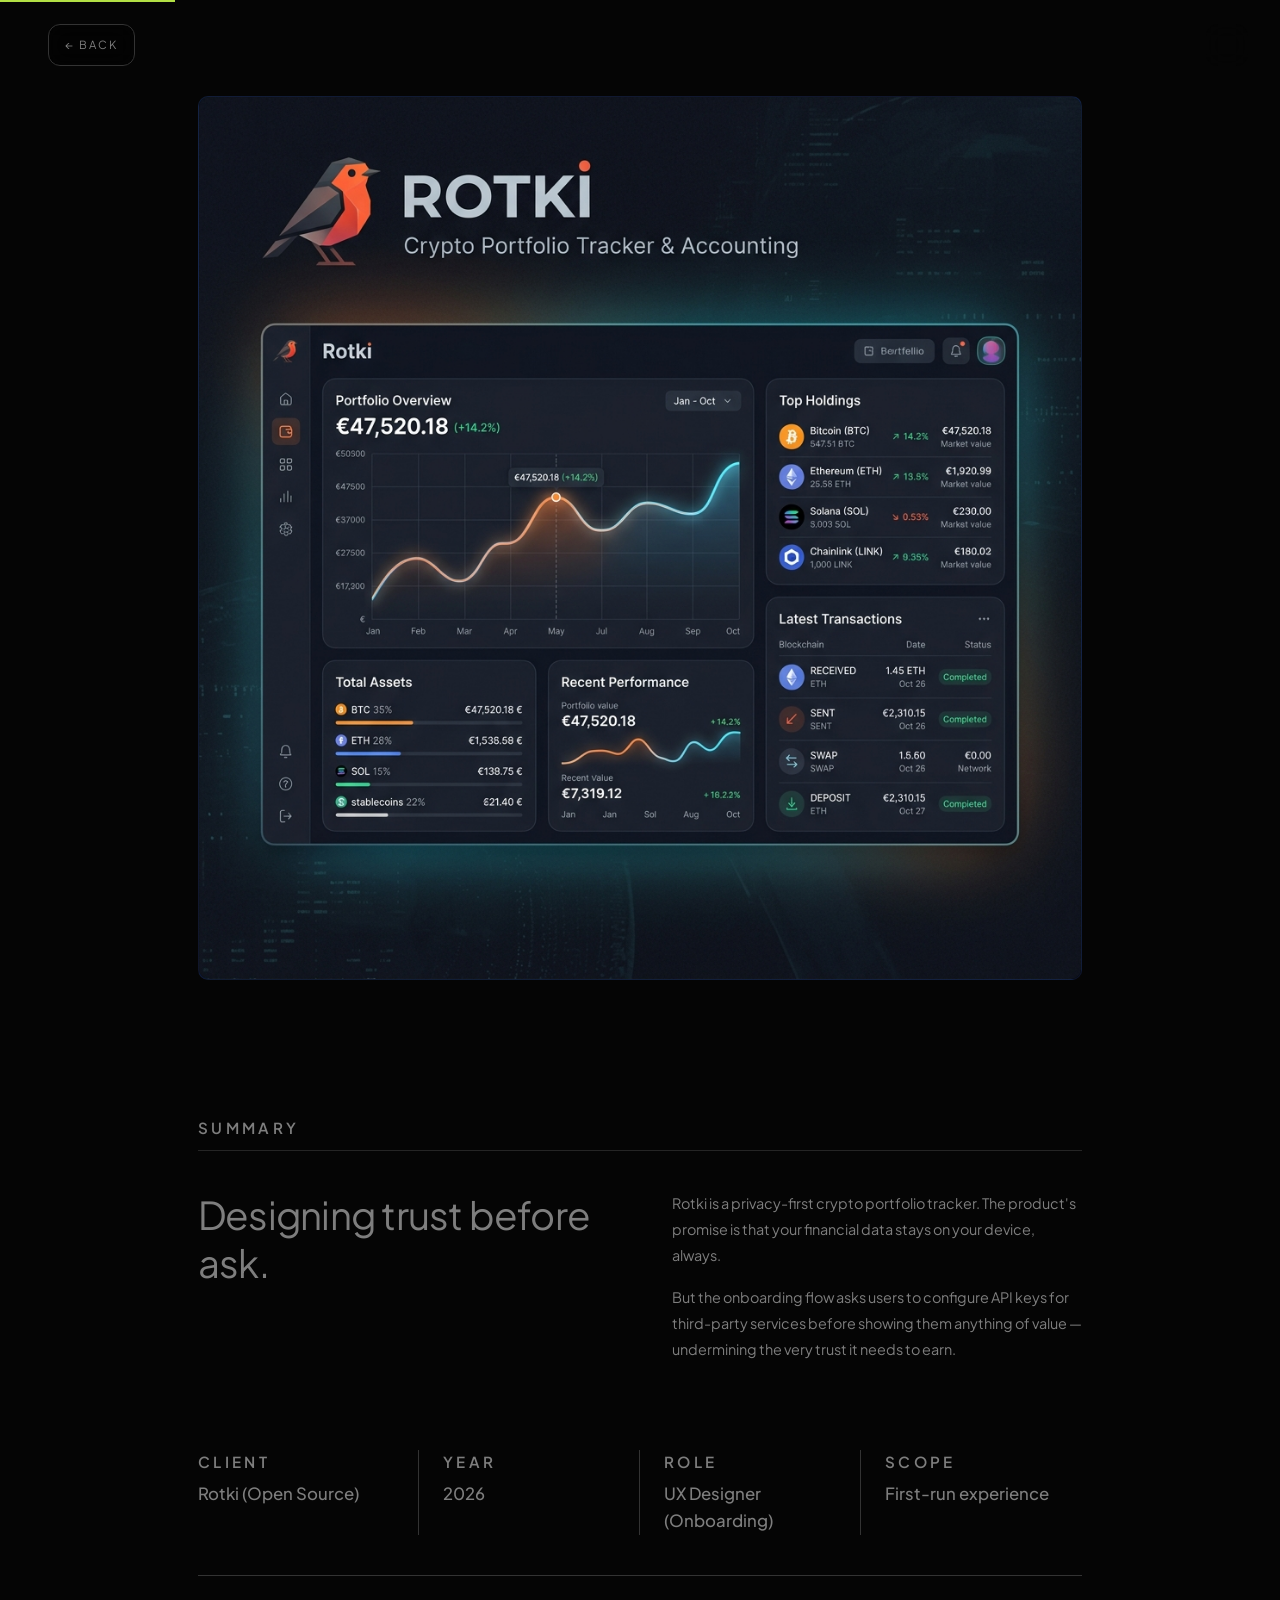
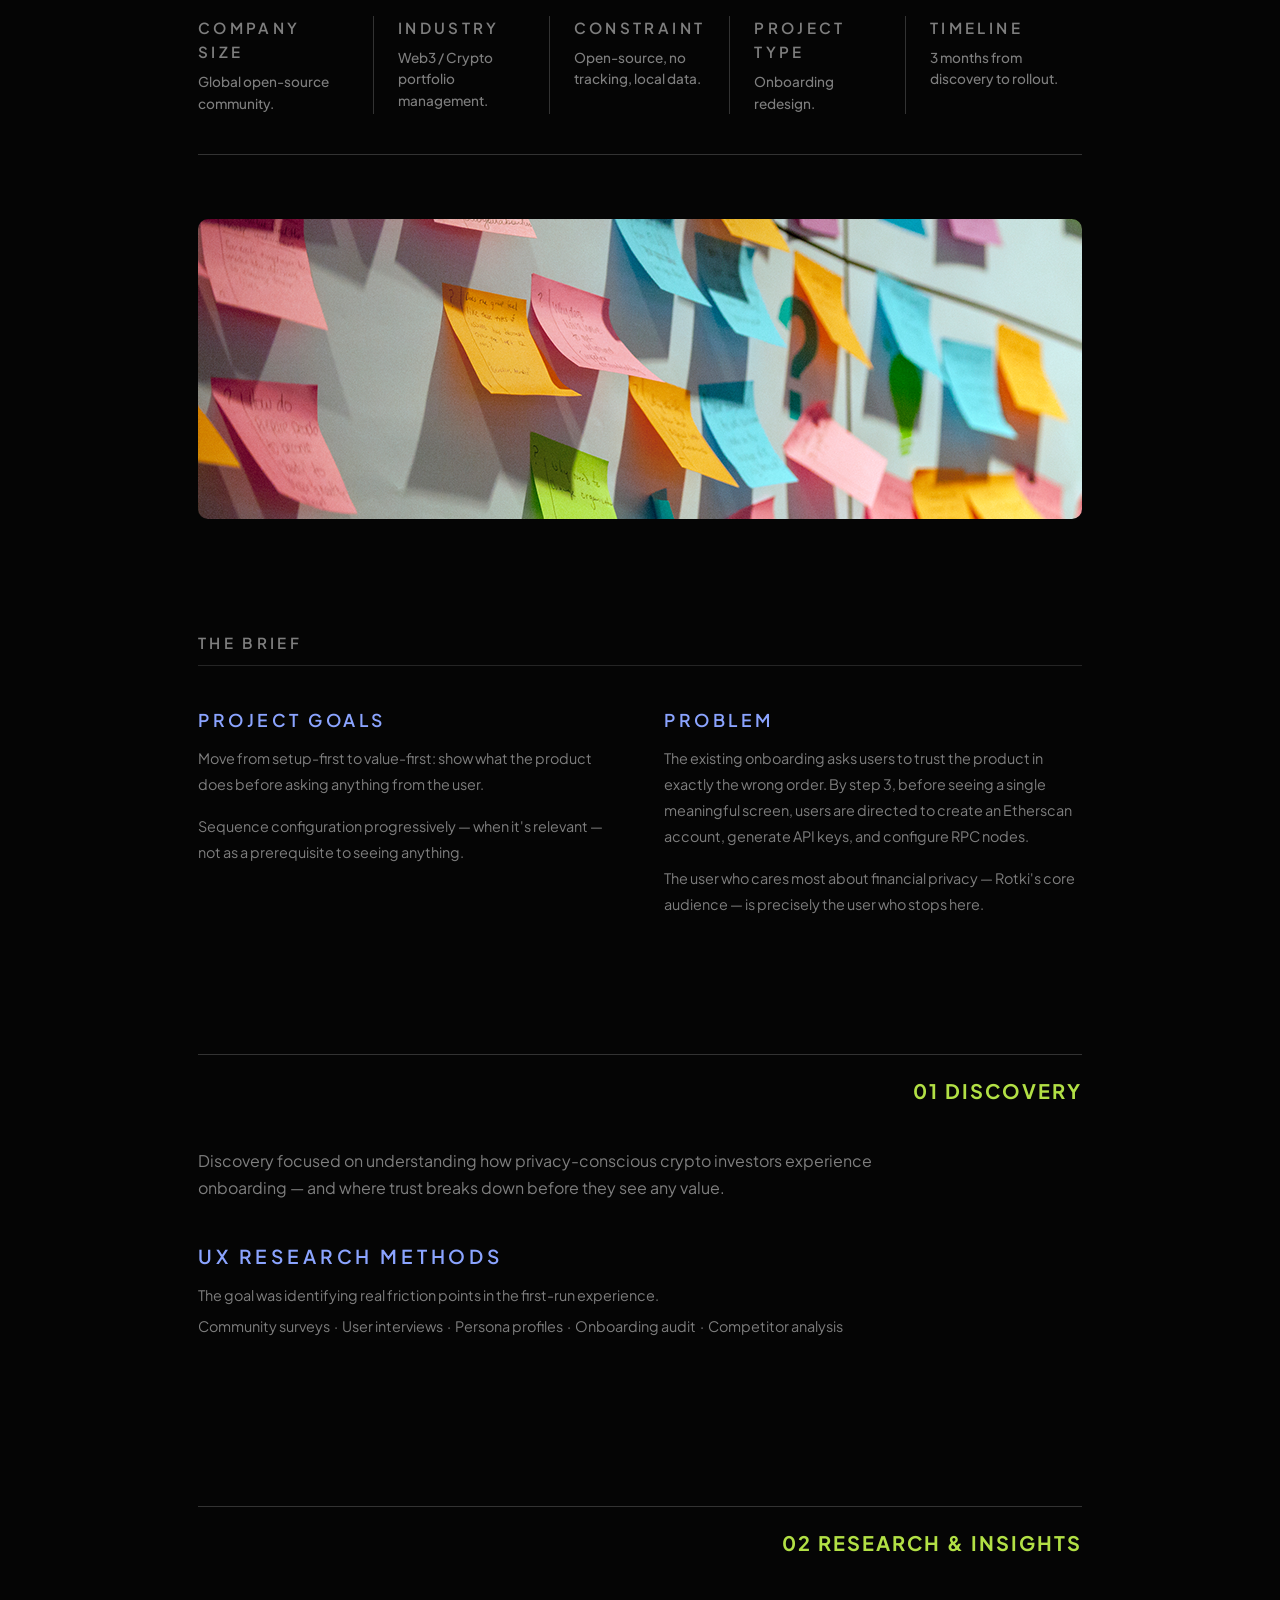
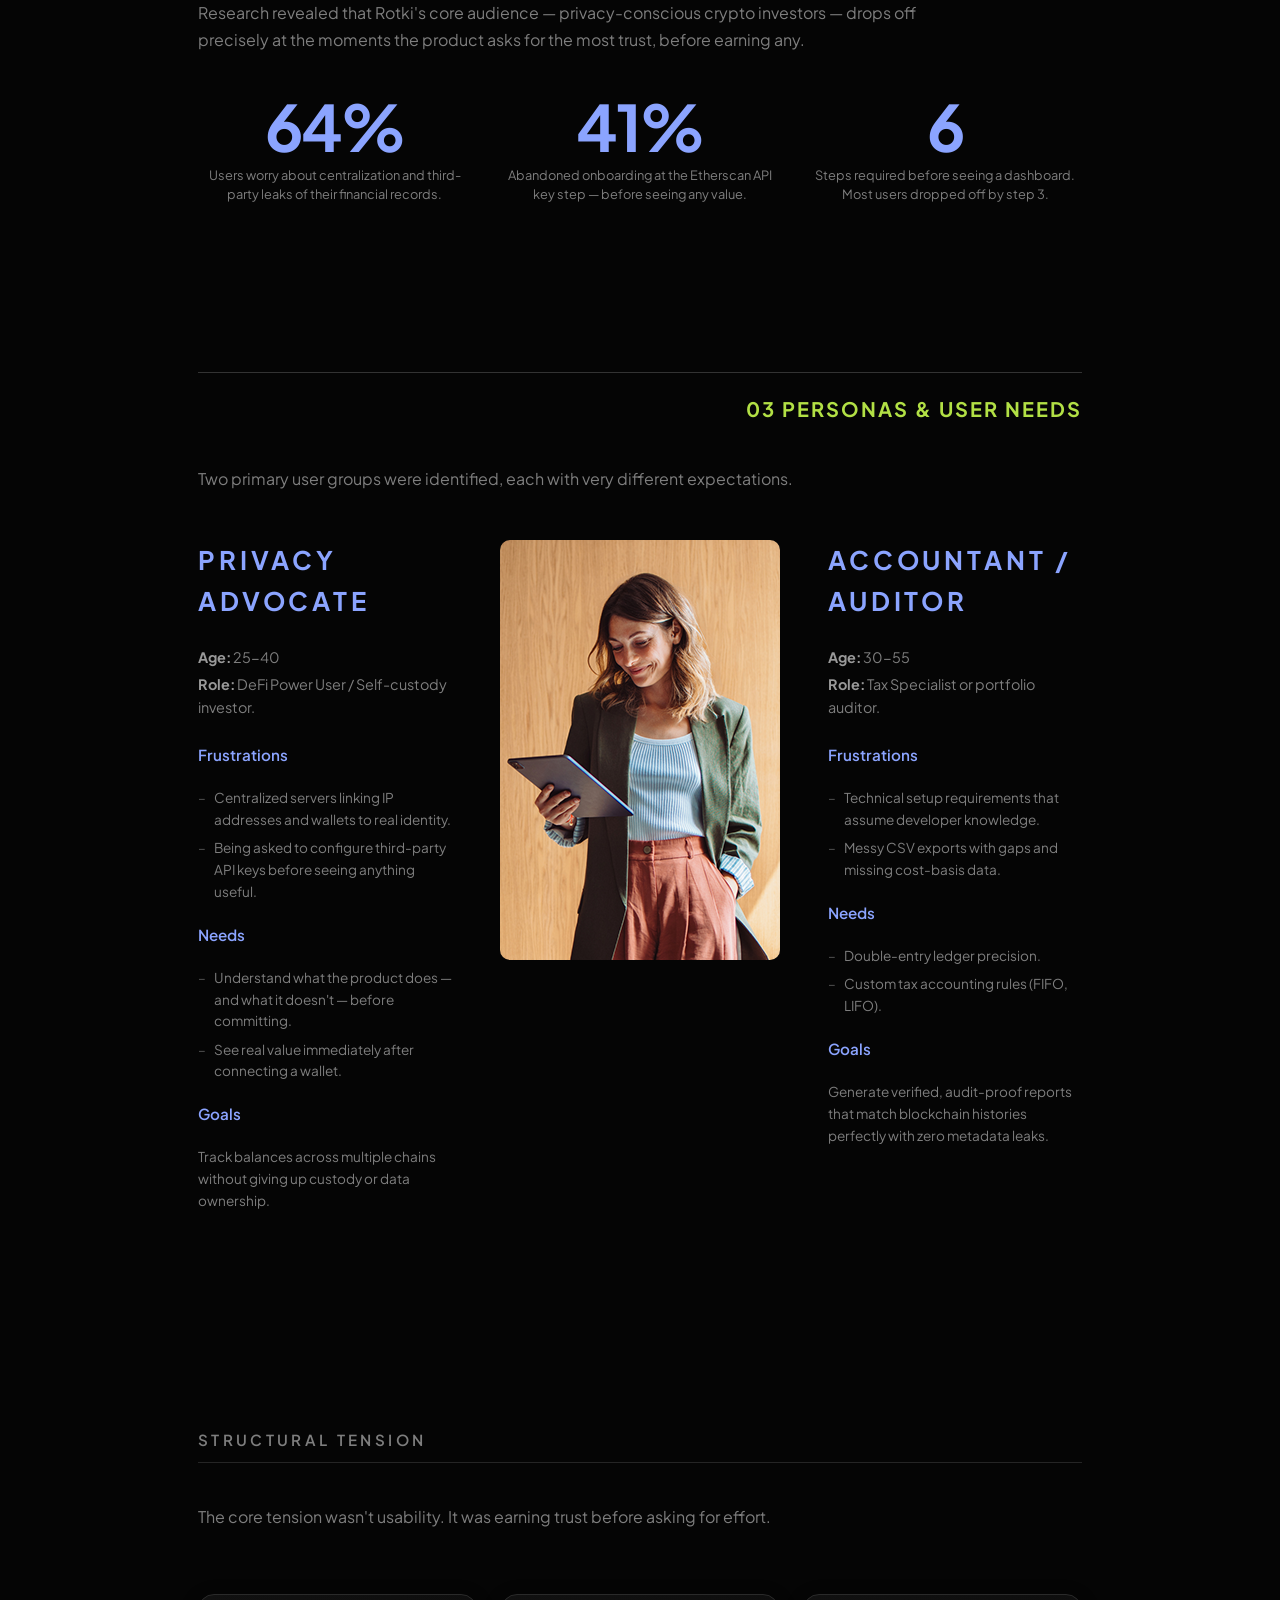
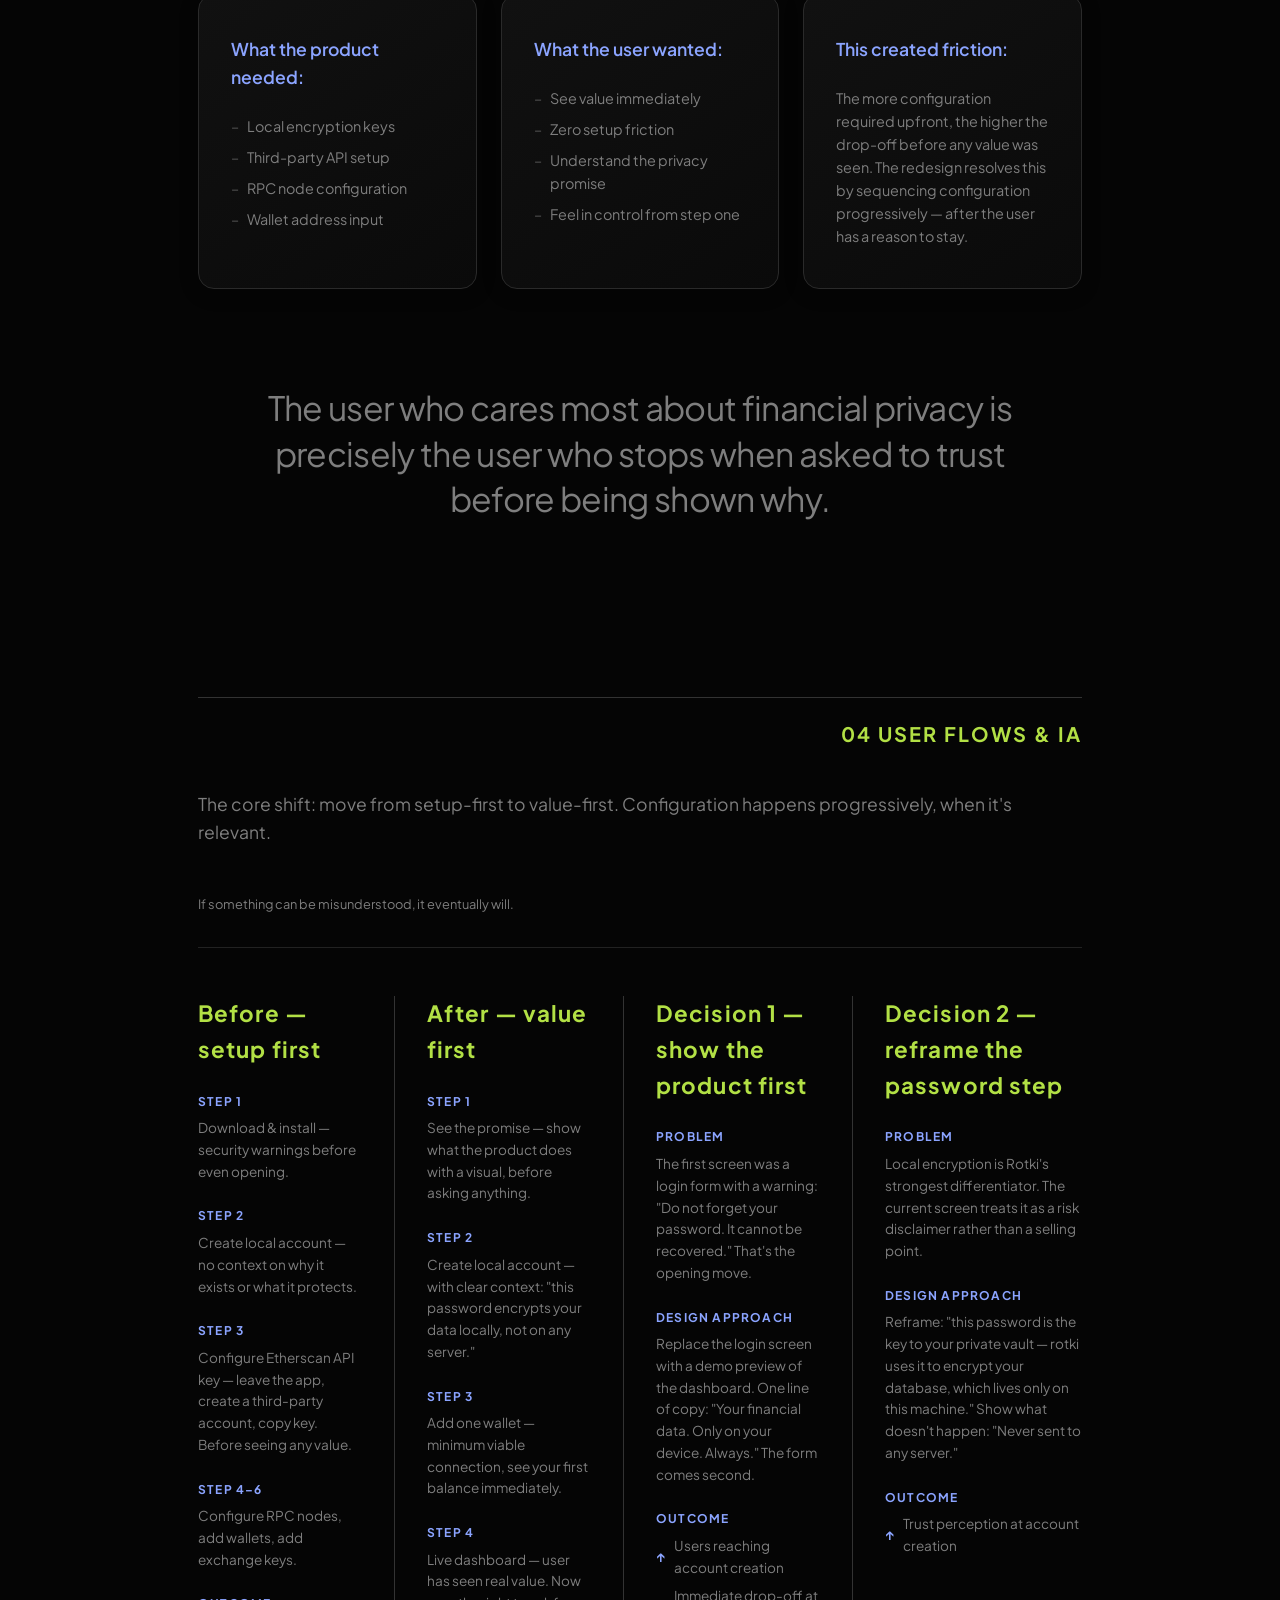
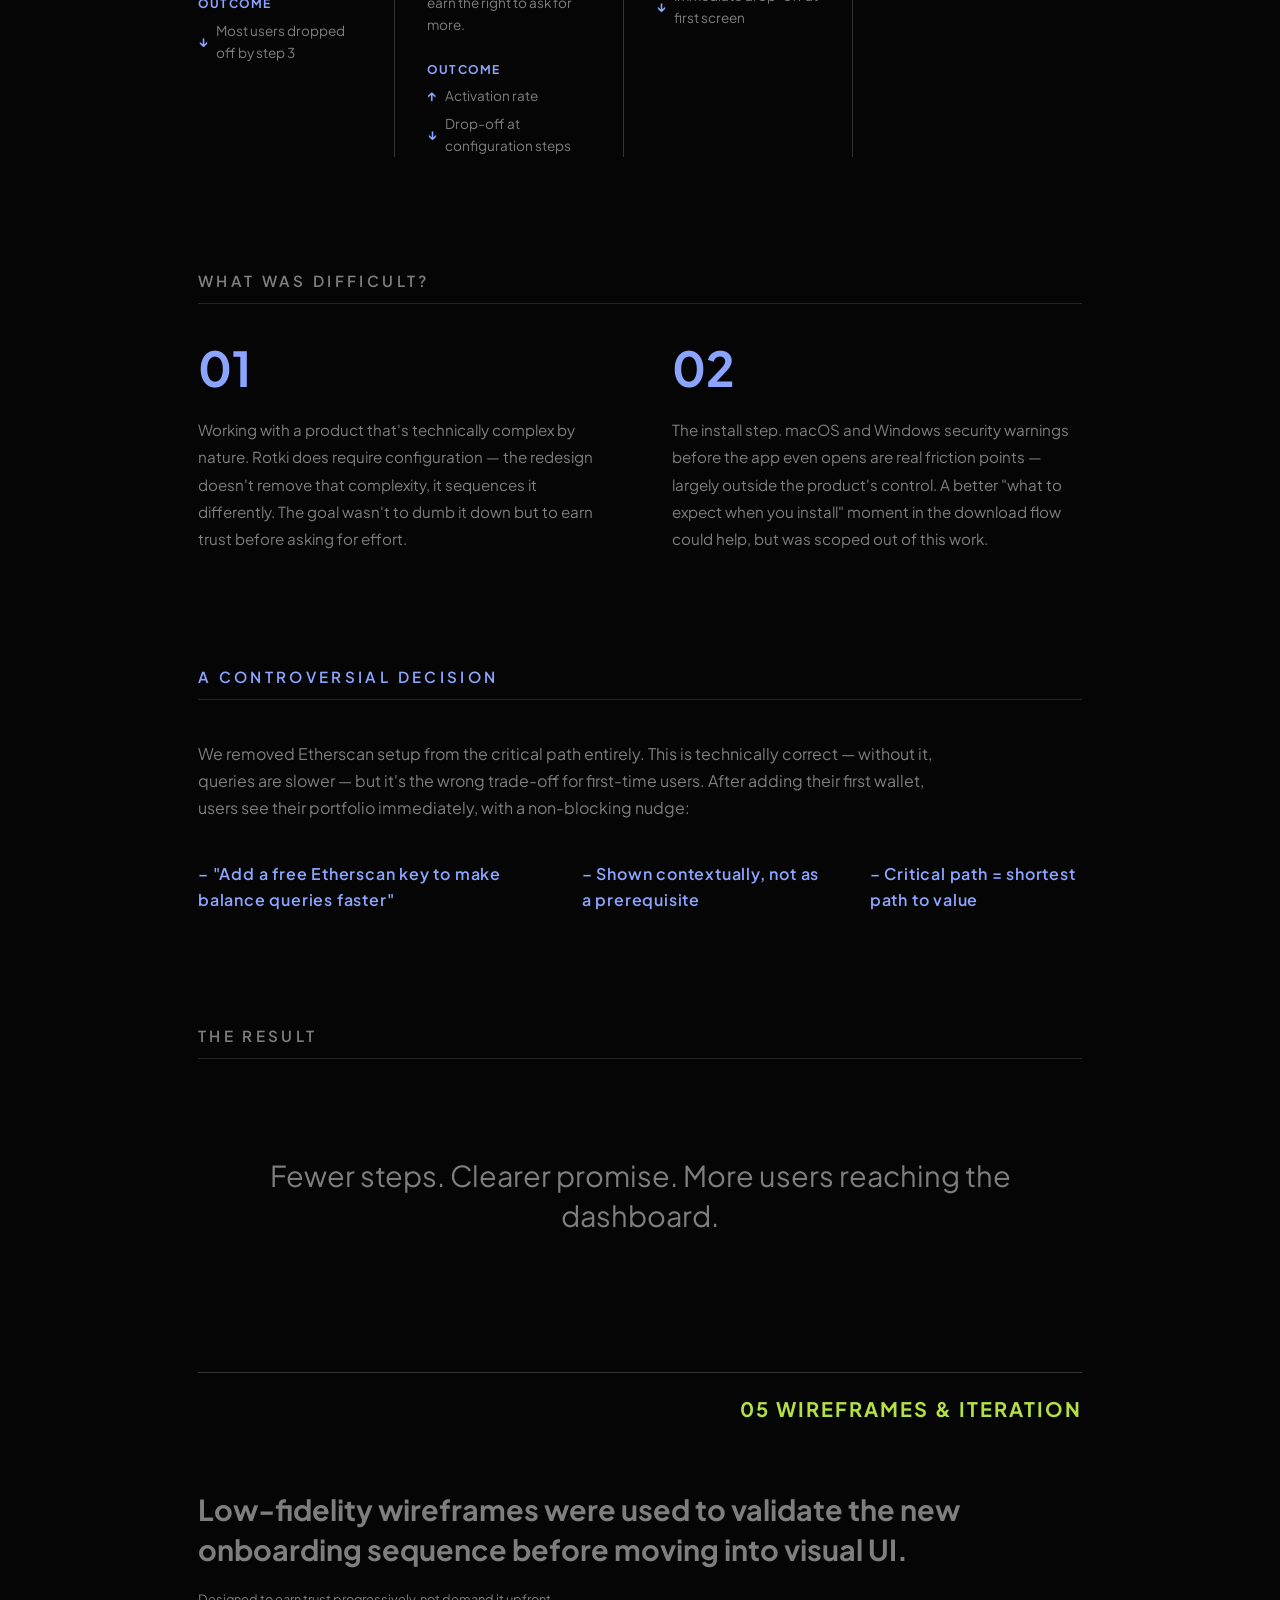
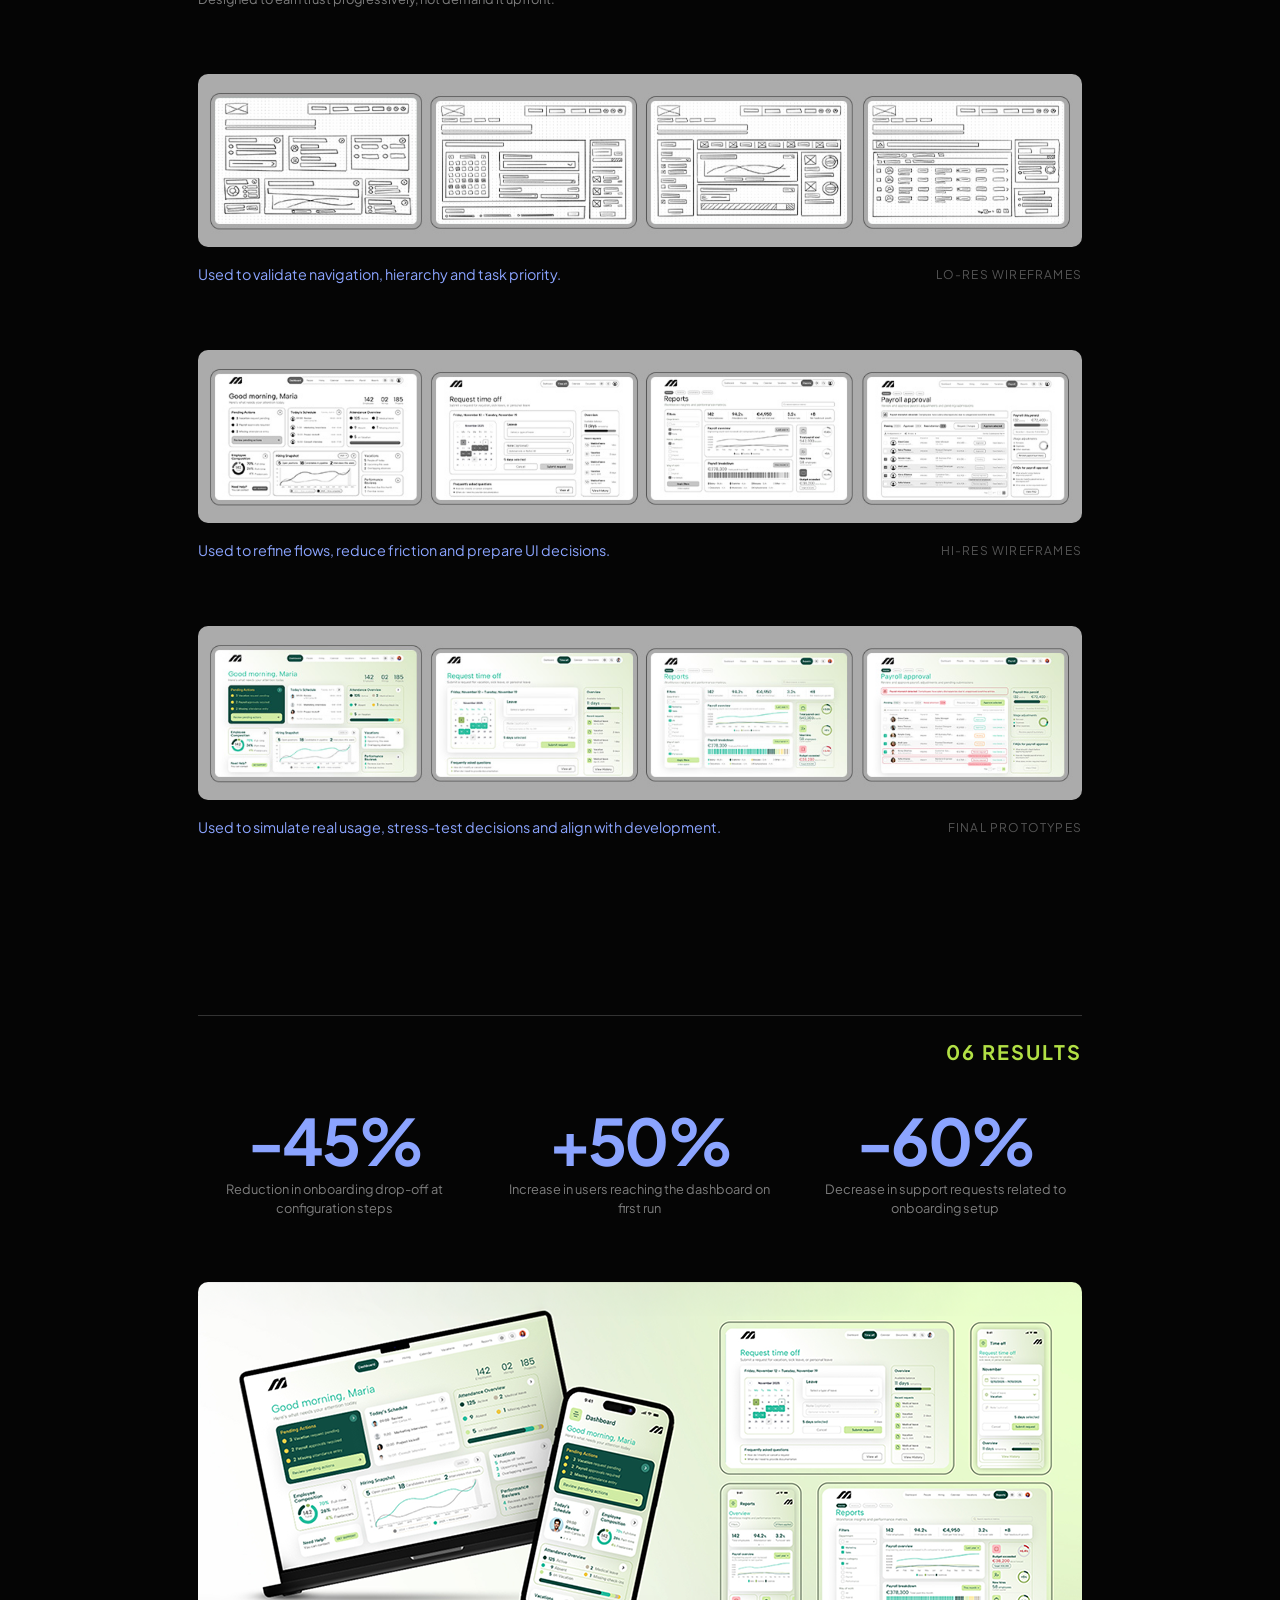
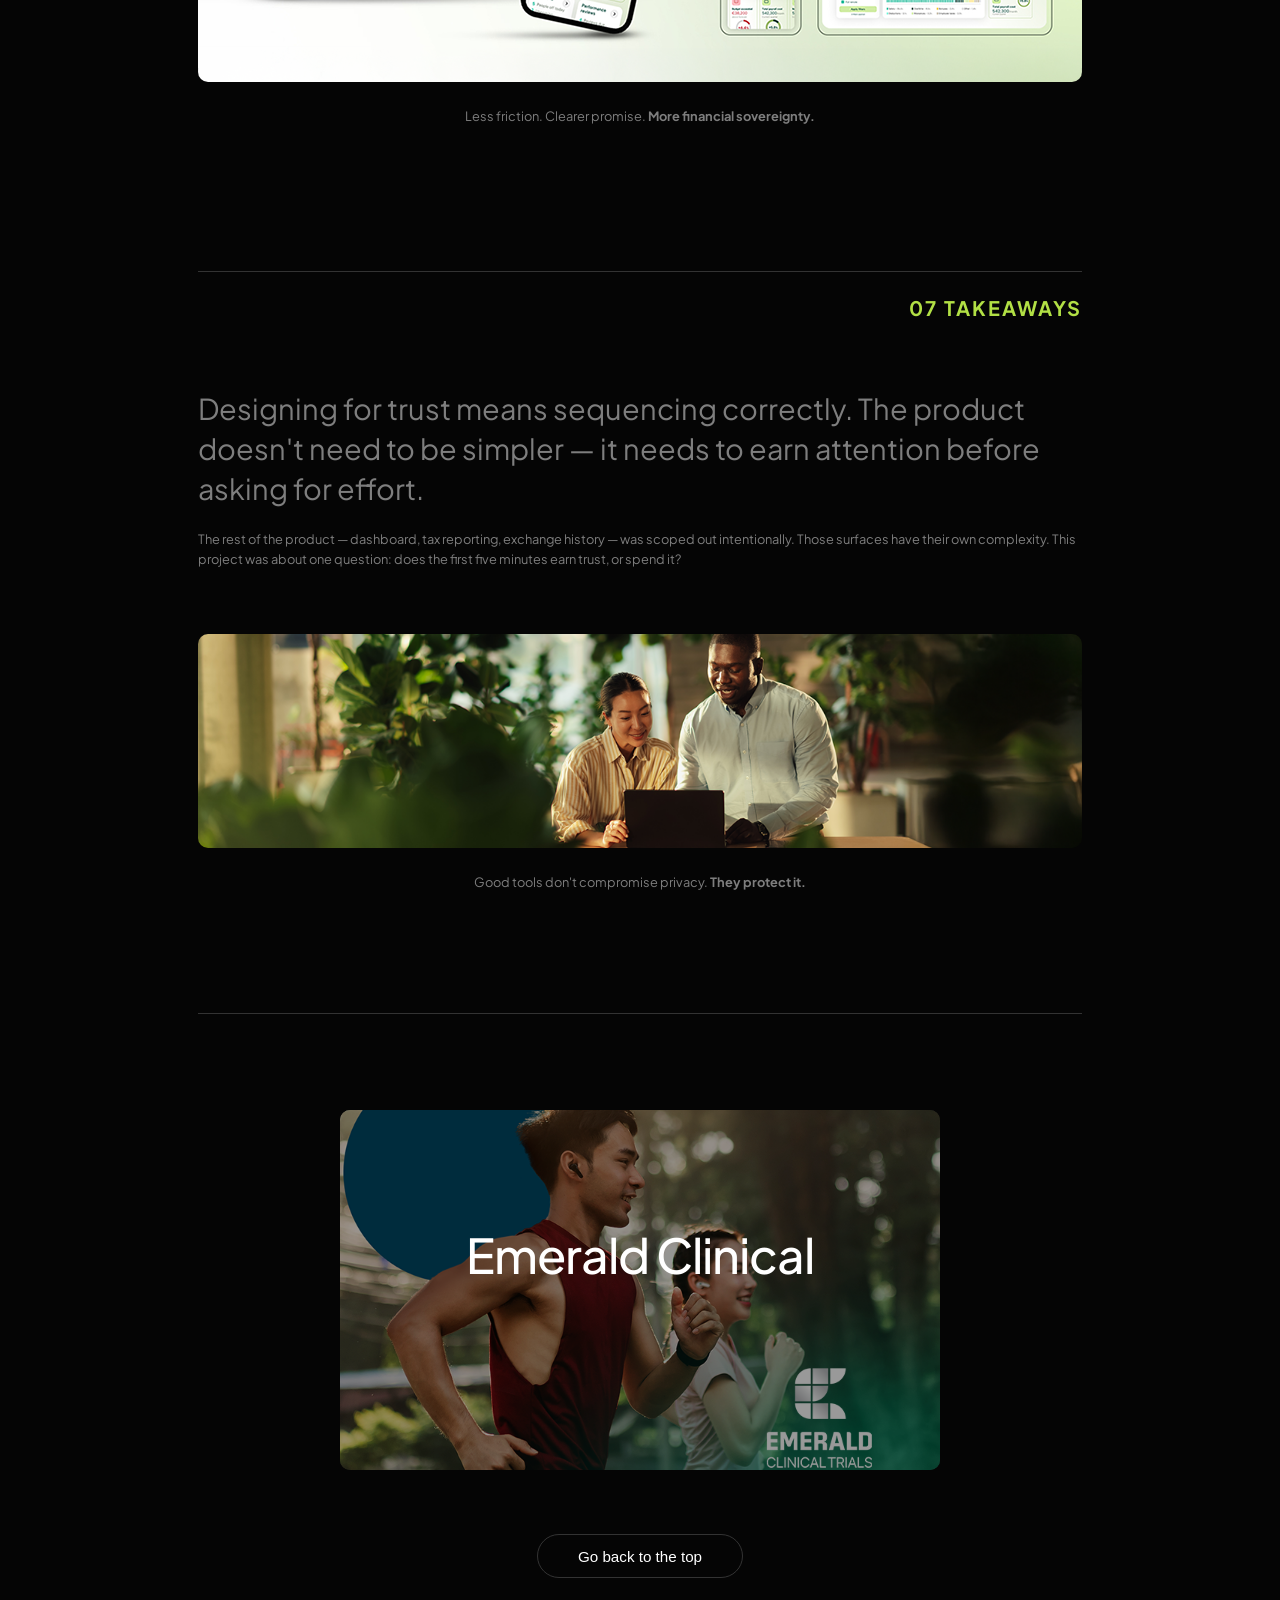
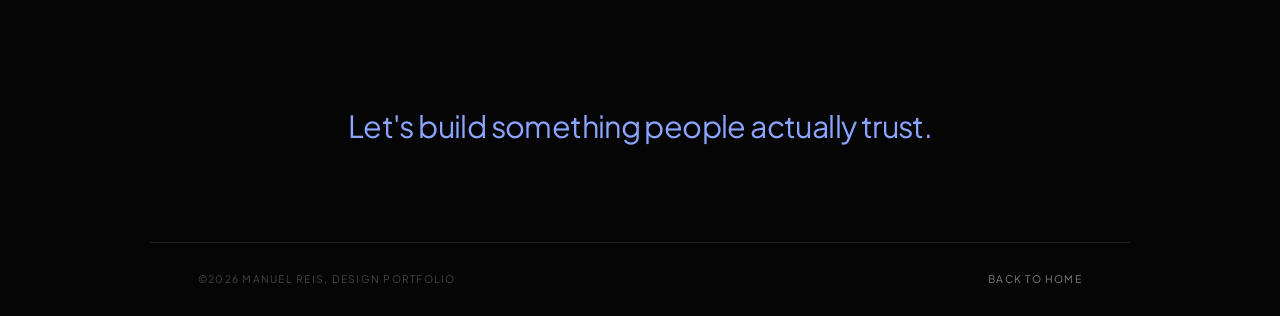
==== commit 2ce587bf: "Update rotki.html" ====
--- a/rotki.html
+++ b/rotki.html
@@ -4,7 +4,7 @@
     <meta charset="UTF-8">
     <meta name="viewport" content="width=device-width, initial-scale=1.0">
     <title>Rotki — Case Study | Manuel Reis</title>
-    <meta name="description" content="Rotki UX case study — Designing a privacy-first crypto portfolio tracker and accounting tool. Designed by Manuel Reis.">
+    <meta name="description" content="Rotki UX case study — Designing trust before ask: an onboarding redesign for a privacy-first crypto portfolio tracker. Designed by Manuel Reis.">
     <link rel="stylesheet" href="style.css">
     <link rel="stylesheet" href="rotki.css">
     <link href="https://fonts.googleapis.com/css2?family=Plus+Jakarta+Sans:ital,wght@0,300;0,400;0,500;0,600;0,700;1,400;1,500&display=swap" rel="stylesheet">
@@ -35,37 +35,37 @@
         <div id="theme-tooltip" role="tooltip" class="icon-tooltip">Switch to light mode</div>
     </div>
 
-    <!-- ── Navigation ── -->
+    <!-- Navigation -->
     <nav class="rt-nav">
         <a href="index.html" class="rt-back-link">← BACK</a>
     </nav>
 
     <main id="main-content" class="rt-main">
 
-        <!-- ── 01 Hero ── -->
+        <!-- 01 Hero -->
         <section class="rt-hero fade-in">
-            <div class="rt-hero-card" style="border-radius: 10px; background: linear-gradient(160deg, #1f0d07 0%, #3a150b 40%, #170905 100%); border: 1px solid rgba(255, 90, 54, 0.08);">
+            <div class="rt-hero-card" style="border-radius: 10px; background: linear-gradient(160deg, #07101f 0%, #0b1a3a 40%, #050917 100%); border: 1px solid rgba(139, 164, 255, 0.08);">
                 <img src="assets/Rotki_cover_Homepage.png" alt="Rotki Cover Image" class="rt-image rt-image--hero">
             </div>
         </section>
 
-        <!-- ── 02 Summary ── -->
+        <!-- 02 Summary -->
         <section class="rt-section fade-in">
             <div class="rt-divider rt-divider--bottom">
                 <span class="rt-divider-label">SUMMARY</span>
             </div>
             <div class="rt-two-col rt-two-col--overview">
                 <div class="rt-col-left">
-                    <h1 class="rt-heading-large">Financial sovereignty, built on local privacy.</h1>
+                    <h1 class="rt-heading-large">Designing trust before ask.</h1>
                 </div>
                 <div class="rt-col-right">
-                    <p>Rotki is a privacy-first portfolio tracker, analytics, and accounting tool designed to protect user sovereignty.</p>
-                    <p>It empowers users to monitor assets across multiple blockchains and DeFi protocols while keeping all sensitive data securely stored on their local machine.</p>
-                </div>
-            </div>
-        </section>
-
-        <!-- ── 03 Project Metadata + Secondary Meta ── -->
+                    <p>Rotki is a privacy-first crypto portfolio tracker. The product's promise is that your financial data stays on your device, always.</p>
+                    <p>But the onboarding flow asks users to configure API keys for third-party services before showing them anything of value — undermining the very trust it needs to earn.</p>
+                </div>
+            </div>
+        </section>
+
+        <!-- 03 Project Metadata -->
         <section class="rt-section rt-section--meta fade-in">
             <div class="rt-meta-row">
                 <div class="rt-meta-item">
@@ -78,11 +78,11 @@
                 </div>
                 <div class="rt-meta-item">
                     <span class="rt-meta-label">ROLE</span>
-                    <span class="rt-meta-value">Lead UX Designer</span>
+                    <span class="rt-meta-value">UX Designer (Onboarding)</span>
                 </div>
                 <div class="rt-meta-item">
                     <span class="rt-meta-label">SCOPE</span>
-                    <span class="rt-meta-value">UX Design & IA</span>
+                    <span class="rt-meta-value">First-run experience</span>
                 </div>
             </div>
 
@@ -96,12 +96,12 @@
                     <span class="rt-meta-value rt-meta-value--small">Web3 / Crypto portfolio management.</span>
                 </div>
                 <div class="rt-meta-item">
-                    <span class="rt-meta-label">BUSINESS MODEL</span>
-                    <span class="rt-meta-value rt-meta-value--small">Open source utility with premium features.</span>
+                    <span class="rt-meta-label">CONSTRAINT</span>
+                    <span class="rt-meta-value rt-meta-value--small">Open-source, no tracking, local data.</span>
                 </div>
                 <div class="rt-meta-item">
                     <span class="rt-meta-label">PROJECT TYPE</span>
-                    <span class="rt-meta-value rt-meta-value--small">Community initiative & application redesign.</span>
+                    <span class="rt-meta-value rt-meta-value--small">Onboarding redesign.</span>
                 </div>
                 <div class="rt-meta-item">
                     <span class="rt-meta-label">TIMELINE</span>
@@ -112,7 +112,7 @@
             <img src="assets/Team collaboration image.png" alt="Team collaboration" class="rt-image rt-image--wide" style="margin-top: 2.5rem;">
         </section>
 
-        <!-- ── 04 The Brief ── -->
+        <!-- 04 The Brief -->
         <section class="rt-section fade-in" style="padding-bottom: 1rem;">
             <div class="rt-divider rt-divider--bottom">
                 <span class="rt-divider-label">THE BRIEF</span>
@@ -120,128 +120,41 @@
             <div class="rt-two-col rt-two-col--brief">
                 <div class="rt-col-left">
                     <span class="rt-green-label">PROJECT GOALS</span>
-                    <p>Simplify multi-chain accounting: Translate complex on-chain data into clean, actionable financial metrics.</p>
-                    <p>Scalable local UI: Design a local-first interface capable of handling thousands of historical transactions without causing cognitive overload.</p>
+                    <p>Move from setup-first to value-first: show what the product does before asking anything from the user.</p>
+                    <p>Sequence configuration progressively — when it's relevant — not as a prerequisite to seeing anything.</p>
                 </div>
                 <div class="rt-col-right">
                     <span class="rt-green-label">PROBLEM</span>
-                    <p>Fragmented UX and privacy leaks. Crypto users manage assets across multiple chains, but mainstream trackers store sensitive transaction data on centralized servers.</p>
-                    <p>Conversely, existing local-first alternatives often suffer from cluttered, developer-centric interfaces due to technical constraints.</p>
-                </div>
-            </div>
-        </section>
-
-        <!-- ── 05 Discovery ── -->
+                    <p>The existing onboarding asks users to trust the product in exactly the wrong order. By step 3, before seeing a single meaningful screen, users are directed to create an Etherscan account, generate API keys, and configure RPC nodes.</p>
+                    <p>The user who cares most about financial privacy — Rotki's core audience — is precisely the user who stops here.</p>
+                </div>
+            </div>
+        </section>
+
+        <!-- 05 Discovery -->
         <section class="rt-section fade-in" style="padding-bottom: 3rem;">
             <div class="rt-divider rt-divider--split rt-numbered-divider">
                 <span></span>
                 <span class="rt-divider-label rt-divider-label--right">01 DISCOVERY</span>
             </div>
-            <p class="rt-intro-paragraph">Discovery focused on understanding how privacy-conscious crypto investors manage their portfolios and what data they actually need for accounting.</p>
+            <p class="rt-intro-paragraph">Discovery focused on understanding how privacy-conscious crypto investors experience onboarding — and where trust breaks down before they see any value.</p>
             <div class="rt-subsection-label" style="margin-bottom: 0;">
                 <span class="rt-green-label" style="font-size: 1.2rem; color: var(--primary-color);">UX RESEARCH METHODS</span>
-                <p>The goal was identifying real usage pain points across decentralized protocols.</p>
+                <p>The goal was identifying real friction points in the first-run experience.</p>
                 <div class="rt-col-right" style="padding-top: 0.5rem;">
-                    <p style="margin-bottom: 0;">Community surveys &nbsp;&middot;&nbsp; User interviews &nbsp;&middot;&nbsp; Persona profiles &nbsp;&middot;&nbsp; Protocol mapping &nbsp;&middot;&nbsp; Competitor analysis</p>
-                </div>
-            </div>
-        </section>
-        
-        <!-- ── 06 Design Stages ── -->
-        <section class="rt-section fade-in" style="padding-top: 2rem;">
-            <div class="rt-divider rt-divider--bottom">
-                <span class="rt-divider-label">DESIGN STAGES</span>
-            </div>
-            
-            <div class="rt-stages-grid">
-                <div class="rt-stage-item">
-                    <div class="rt-stage-header">
-                        <span class="rt-stage-number">01</span>
-                        <span class="rt-stage-title">RESEARCH</span>
-                    </div>
-                    <ul class="rt-stage-list">
-                        <li>Competitor analysis</li>
-                        <li>User pain points</li>
-                        <li>Problem definition</li>
-                    </ul>
-                </div>
-                <div class="rt-stage-item">
-                    <div class="rt-stage-header">
-                        <span class="rt-stage-number">02</span>
-                        <span class="rt-stage-title">UX DESIGN</span>
-                    </div>
-                    <ul class="rt-stage-list">
-                        <li>Flows & IA</li>
-                        <li>Wireframes</li>
-                        <li>Validation</li>
-                    </ul>
-                </div>
-                <div class="rt-stage-item">
-                    <div class="rt-stage-header">
-                        <span class="rt-stage-number">03</span>
-                        <span class="rt-stage-title">UI DESIGN</span>
-                    </div>
-                    <ul class="rt-stage-list">
-                        <li>Visual system</li>
-                        <li>Components</li>
-                        <li>UI Kit</li>
-                    </ul>
-                </div>
-                <div class="rt-stage-item">
-                    <div class="rt-stage-header">
-                        <span class="rt-stage-number">04</span>
-                        <span class="rt-stage-title">ADAPTATIVITY</span>
-                    </div>
-                    <ul class="rt-stage-list">
-                        <li>Responsive logic</li>
-                        <li>Accessibility checks</li>
-                        <li>Platform consistency</li>
-                    </ul>
-                </div>
-            </div>
-        </section>
-
-        <!-- ── Timeline ── -->
-        <section class="rt-section fade-in" style="padding-bottom: 1rem;">
-            <div class="rt-divider rt-divider--bottom">
-                <span class="rt-divider-label">TIMELINE</span>
-            </div>
-
-            <div class="rt-timeline">
-                <div class="rt-timeline-weeks">
-                    <div class="rt-timeline-label">WEEKS</div>
-                    <div class="rt-week-num">01</div>
-                    <div class="rt-week-num">02</div>
-                    <div class="rt-week-num">03</div>
-                    <div class="rt-week-num">04</div>
-                    <div class="rt-week-num">05</div>
-                    <div class="rt-week-num">06</div>
-                    <div class="rt-week-num">07</div>
-                    <div class="rt-week-num">08</div>
-                </div>
-                <div class="rt-timeline-bars">
-                    <div></div> <!-- Empty for WEEKS label column -->
-                    <div class="rt-timeline-bar rt-bar--research">Research</div>
-                    <div class="rt-timeline-bar rt-bar--wireframes">Wireframes</div>
-                    <div class="rt-timeline-bar rt-bar--ui-system">UI system & components</div>
-                    <div class="rt-timeline-bar rt-bar--responsive">Responsive design</div>
-                    <div class="rt-timeline-bar rt-bar--uikit">UI Kit & handoff</div>
-                    <div class="rt-timeline-bar rt-bar--details">Last details</div>
-                </div>
-                <div class="rt-timeline-footer">
-                    <div class="rt-polish-box">Polish & scale</div>
-                </div>
-            </div>
-        </section>
-
-        <!-- ── 02 Research & Insights ── -->
+                    <p style="margin-bottom: 0;">Community surveys &nbsp;&middot;&nbsp; User interviews &nbsp;&middot;&nbsp; Persona profiles &nbsp;&middot;&nbsp; Onboarding audit &nbsp;&middot;&nbsp; Competitor analysis</p>
+                </div>
+            </div>
+        </section>
+
+        <!-- 02 Research & Insights -->
         <section class="rt-section fade-in" style="padding-bottom: 3rem;">
             <div class="rt-divider rt-divider--split rt-numbered-divider">
                 <span></span>
                 <span class="rt-divider-label rt-divider-label--right">02 RESEARCH & INSIGHTS</span>
             </div>
-            <p class="rt-intro-paragraph">Research revealed high friction, fragmented transaction histories across chains, and significant privacy anxieties regarding cloud-based tracking.</p>
-            
+            <p class="rt-intro-paragraph">Research revealed that Rotki's core audience — privacy-conscious crypto investors — drops off precisely at the moments the product asks for the most trust, before earning any.</p>
+
             <div class="rt-stats-row" style="border-top: none; padding-top: 0;">
                 <div class="rt-stat-block" style="text-align: center; align-items: center;">
                     <span class="rt-stat-number">64%</span>
@@ -249,23 +162,23 @@
                 </div>
                 <div class="rt-stat-block" style="text-align: center; align-items: center;">
                     <span class="rt-stat-number">41%</span>
-                    <span class="rt-stat-caption">DeFi transactions require manual cost-basis adjustments in spreadsheets due to bad data.</span>
+                    <span class="rt-stat-caption">Abandoned onboarding at the Etherscan API key step — before seeing any value.</span>
                 </div>
                 <div class="rt-stat-block" style="text-align: center; align-items: center;">
-                    <span class="rt-stat-number">18%</span>
-                    <span class="rt-stat-caption">Tax reporting mistakes occurred due to poor chain parsing and missing gas fee calculations.</span>
-                </div>
-            </div>
-        </section>
-
-        <!-- ── 03 Personas & User Needs ── -->
+                    <span class="rt-stat-number">6</span>
+                    <span class="rt-stat-caption">Steps required before seeing a dashboard. Most users dropped off by step 3.</span>
+                </div>
+            </div>
+        </section>
+
+        <!-- 03 Personas & User Needs -->
         <section class="rt-section fade-in" style="padding-bottom: 10rem;">
             <div class="rt-divider rt-divider--split rt-numbered-divider">
                 <span></span>
                 <span class="rt-divider-label rt-divider-label--right">03 PERSONAS & USER NEEDS</span>
             </div>
             <p class="rt-intro-paragraph">Two primary user groups were identified, each with very different expectations.</p>
-            
+
             <div class="rt-persona-section">
                 <div class="rt-persona-card">
                     <h3 class="rt-persona-type">PRIVACY ADVOCATE</h3>
@@ -277,20 +190,20 @@
                         <h4 class="rt-persona-subtitle">Frustrations</h4>
                         <ul>
                             <li>Centralized servers linking IP addresses and wallets to real identity.</li>
-                            <li>Cluttered protocol dashboards that hide net worth.</li>
+                            <li>Being asked to configure third-party API keys before seeing anything useful.</li>
                         </ul>
                         <h4 class="rt-persona-subtitle">Needs</h4>
                         <ul>
-                            <li>Hardened local cryptography and privacy defaults.</li>
-                            <li>Clean, customizable dashboard layout.</li>
+                            <li>Understand what the product does — and what it doesn't — before committing.</li>
+                            <li>See real value immediately after connecting a wallet.</li>
                         </ul>
                         <h4 class="rt-persona-subtitle">Goals</h4>
-                        <p>Track balances across multiple EVM and non-EVM chains without giving up custody or data ownership.</p>
+                        <p>Track balances across multiple chains without giving up custody or data ownership.</p>
                     </div>
                 </div>
 
                 <img src="assets/Persona Profile.png" alt="Persona Profile" class="rt-image rt-image--persona">
-                
+
                 <div class="rt-persona-card">
                     <h3 class="rt-persona-type">ACCOUNTANT / AUDITOR</h3>
                     <div class="rt-persona-meta">
@@ -300,8 +213,8 @@
                     <div class="rt-persona-info">
                         <h4 class="rt-persona-subtitle">Frustrations</h4>
                         <ul>
-                            <li>Messy CSV data exports with gaps.</li>
-                            <li>Handling multiple fiat valuation rules.</li>
+                            <li>Technical setup requirements that assume developer knowledge.</li>
+                            <li>Messy CSV exports with gaps and missing cost-basis data.</li>
                         </ul>
                         <h4 class="rt-persona-subtitle">Needs</h4>
                         <ul>
@@ -315,149 +228,138 @@
             </div>
         </section>
 
-        <!-- ── Structural Tension ── -->
+        <!-- Structural Tension -->
         <section class="rt-section fade-in">
             <div class="rt-divider rt-divider--bottom">
                 <span class="rt-divider-label">STRUCTURAL TENSION</span>
             </div>
-            <p class="rt-intro-paragraph" style="margin-bottom: 4rem;">The core tension wasn’t usability. It was local privacy vs. real-time UX.</p>
-            
+            <p class="rt-intro-paragraph" style="margin-bottom: 4rem;">The core tension wasn't usability. It was earning trust before asking for effort.</p>
+
             <div class="rt-tension-grid">
                 <div class="rt-tension-card">
-                    <h4 class="rt-tension-title rt-text-blue">Local Storage needed:</h4>
+                    <h4 class="rt-tension-title rt-text-blue">What the product needed:</h4>
                     <ul class="rt-tension-list">
-                        <li>Encryption keys</li>
-                        <li>Local sync cycles</li>
-                        <li>Heavy client parsing</li>
-                        <li>Manual node connection</li>
+                        <li>Local encryption keys</li>
+                        <li>Third-party API setup</li>
+                        <li>RPC node configuration</li>
+                        <li>Wallet address input</li>
                     </ul>
                 </div>
                 <div class="rt-tension-card">
-                    <h4 class="rt-tension-title rt-text-blue">Real-time tracker wanted:</h4>
+                    <h4 class="rt-tension-title rt-text-blue">What the user wanted:</h4>
                     <ul class="rt-tension-list">
-                        <li>Instant valuations</li>
+                        <li>See value immediately</li>
                         <li>Zero setup friction</li>
-                        <li>Cross-device sync</li>
-                        <li>Automatic pricing updates</li>
+                        <li>Understand the privacy promise</li>
+                        <li>Feel in control from step one</li>
                     </ul>
                 </div>
                 <div class="rt-tension-card">
                     <h4 class="rt-tension-title rt-text-blue">This created friction:</h4>
-                    <p class="rt-tension-text">The more privacy safeguards and local encryption applied, the slower the initial sync and indexing times. Redesigning this balance required progressive data disclosure and background RPC syncing.</p>
+                    <p class="rt-tension-text">The more configuration required upfront, the higher the drop-off before any value was seen. The redesign resolves this by sequencing configuration progressively — after the user has a reason to stay.</p>
                 </div>
             </div>
 
             <div class="rt-highlight-quote">
-                <p>The challenge wasn’t just skinning a dashboard. It was explaining local-first data states so users understand their assets are secure.</p>
-            </div>
-        </section>
-
-        <!-- ── 04 User Flows & Information Architecture ── -->
+                <p>The user who cares most about financial privacy is precisely the user who stops when asked to trust before being shown why.</p>
+            </div>
+        </section>
+
+        <!-- 04 User Flows & IA -->
         <section class="rt-section fade-in">
             <div class="rt-divider rt-divider--split rt-numbered-divider">
                 <span></span>
                 <span class="rt-divider-label rt-divider-label--right">04 USER FLOWS & IA</span>
             </div>
-            <p class="rt-flow-header-text">Key flows were designed to index multi-chain data and export compliant bookkeeping reports.</p>
-            
+            <p class="rt-flow-header-text">The core shift: move from setup-first to value-first. Configuration happens progressively, when it's relevant.</p>
             <p class="rt-caption-text" style="color: #7E7E7E; margin-bottom: 2rem;">If something can be misunderstood, it eventually will.</p>
 
             <div class="rt-flow-grid">
-                <!-- 01 -->
                 <div class="rt-flow-card">
-                    <h4 class="rt-flow-num-title">01 Sync address history</h4>
-                    <div class="rt-flow-section">
-                        <span class="rt-flow-label">User</span>
-                        <span class="rt-flow-val">Privacy Advocate</span>
-                    </div>
+                    <h4 class="rt-flow-num-title">Before — setup first</h4>
+                    <div class="rt-flow-section">
+                        <span class="rt-flow-label">Step 1</span>
+                        <span class="rt-flow-val">Download & install — security warnings before even opening.</span>
+                    </div>
+                    <div class="rt-flow-section">
+                        <span class="rt-flow-label">Step 2</span>
+                        <span class="rt-flow-val">Create local account — no context on why it exists or what it protects.</span>
+                    </div>
+                    <div class="rt-flow-section">
+                        <span class="rt-flow-label">Step 3</span>
+                        <span class="rt-flow-val">Configure Etherscan API key — leave the app, create a third-party account, copy key. Before seeing any value.</span>
+                    </div>
+                    <div class="rt-flow-section">
+                        <span class="rt-flow-label">Step 4–6</span>
+                        <span class="rt-flow-val">Configure RPC nodes, add wallets, add exchange keys.</span>
+                    </div>
+                    <div class="rt-flow-section">
+                        <span class="rt-flow-label">Outcome</span>
+                        <div class="rt-flow-val rt-flow-val--arrow"><span>&darr;</span> Most users dropped off by step 3</div>
+                    </div>
+                </div>
+
+                <div class="rt-flow-card">
+                    <h4 class="rt-flow-num-title">After — value first</h4>
+                    <div class="rt-flow-section">
+                        <span class="rt-flow-label">Step 1</span>
+                        <span class="rt-flow-val">See the promise — show what the product does with a visual, before asking anything.</span>
+                    </div>
+                    <div class="rt-flow-section">
+                        <span class="rt-flow-label">Step 2</span>
+                        <span class="rt-flow-val">Create local account — with clear context: "this password encrypts your data locally, not on any server."</span>
+                    </div>
+                    <div class="rt-flow-section">
+                        <span class="rt-flow-label">Step 3</span>
+                        <span class="rt-flow-val">Add one wallet — minimum viable connection, see your first balance immediately.</span>
+                    </div>
+                    <div class="rt-flow-section">
+                        <span class="rt-flow-label">Step 4</span>
+                        <span class="rt-flow-val">Live dashboard — user has seen real value. Now earn the right to ask for more.</span>
+                    </div>
+                    <div class="rt-flow-section">
+                        <span class="rt-flow-label">Outcome</span>
+                        <div class="rt-flow-val rt-flow-val--arrow"><span>&uarr;</span> Activation rate</div>
+                        <div class="rt-flow-val rt-flow-val--arrow"><span>&darr;</span> Drop-off at configuration steps</div>
+                    </div>
+                </div>
+
+                <div class="rt-flow-card">
+                    <h4 class="rt-flow-num-title">Decision 1 — show the product first</h4>
                     <div class="rt-flow-section">
                         <span class="rt-flow-label">Problem</span>
-                        <span class="rt-flow-val">Connecting nodes directly leaked IP metadata or failed due to heavy sync times.</span>
+                        <span class="rt-flow-val">The first screen was a login form with a warning: "Do not forget your password. It cannot be recovered." That's the opening move.</span>
                     </div>
                     <div class="rt-flow-section">
                         <span class="rt-flow-label">Design approach</span>
-                        <span class="rt-flow-val">Progressive sync indicators with custom RPC input nodes and background indexing.</span>
+                        <span class="rt-flow-val">Replace the login screen with a demo preview of the dashboard. One line of copy: "Your financial data. Only on your device. Always." The form comes second.</span>
                     </div>
                     <div class="rt-flow-section">
                         <span class="rt-flow-label">Outcome</span>
-                        <div class="rt-flow-val rt-flow-val--arrow"><span>&darr;</span> IP exposure risk</div>
-                        <div class="rt-flow-val rt-flow-val--arrow"><span>&uarr;</span> Sync success rate</div>
-                    </div>
-                </div>
-                <!-- 02 -->
+                        <div class="rt-flow-val rt-flow-val--arrow"><span>&uarr;</span> Users reaching account creation</div>
+                        <div class="rt-flow-val rt-flow-val--arrow"><span>&darr;</span> Immediate drop-off at first screen</div>
+                    </div>
+                </div>
+
                 <div class="rt-flow-card">
-                    <h4 class="rt-flow-num-title">02 Label transactions</h4>
-                    <div class="rt-flow-section">
-                        <span class="rt-flow-label">User</span>
-                        <span class="rt-flow-val">Privacy Advocate</span>
-                    </div>
+                    <h4 class="rt-flow-num-title">Decision 2 — reframe the password step</h4>
                     <div class="rt-flow-section">
                         <span class="rt-flow-label">Problem</span>
-                        <span class="rt-flow-val">Manual categorization of DeFi transactions was slow and confusing.</span>
+                        <span class="rt-flow-val">Local encryption is Rotki's strongest differentiator. The current screen treats it as a risk disclaimer rather than a selling point.</span>
                     </div>
                     <div class="rt-flow-section">
                         <span class="rt-flow-label">Design approach</span>
-                        <span class="rt-flow-val">Inline tagging, auto-detecting gas fees, and customizable batch classification rules.</span>
+                        <span class="rt-flow-val">Reframe: "this password is the key to your private vault — rotki uses it to encrypt your database, which lives only on this machine." Show what doesn't happen: "Never sent to any server."</span>
                     </div>
                     <div class="rt-flow-section">
                         <span class="rt-flow-label">Outcome</span>
-                        <div class="rt-flow-val rt-flow-val--arrow"><span>&uarr;</span> User speed</div>
-                        <div class="rt-flow-val rt-flow-val--arrow"><span>&darr;</span> Spreadsheet usage</div>
-                    </div>
-                </div>
-                <!-- 03 -->
-                <div class="rt-flow-card">
-                    <h4 class="rt-flow-num-title">03 Export tax reports</h4>
-                    <div class="rt-flow-section">
-                        <span class="rt-flow-label">User</span>
-                        <span class="rt-flow-val">Accountant</span>
-                    </div>
-                    <div class="rt-flow-section">
-                        <span class="rt-flow-label">Problem</span>
-                        <span class="rt-flow-val">Audits failed because cost-basis calculations didn't account for complex DeFi loops.</span>
-                    </div>
-                    <div class="rt-flow-section">
-                        <span class="rt-flow-label">Design approach</span>
-                        <span class="rt-flow-val">FIFO/LIFO selectors with instant validation checking for missing historical valuation data.</span>
-                    </div>
-                    <div class="rt-flow-section">
-                        <span class="rt-flow-label">Outcome</span>
-                        <div class="rt-flow-val rt-flow-val--arrow"><span>&darr;</span> Failed export reports</div>
-                        <div class="rt-flow-val rt-flow-val--arrow"><span>&darr;</span> Audit prep time</div>
-                    </div>
-                </div>
-                <!-- 04 -->
-                <div class="rt-flow-card">
-                    <h4 class="rt-flow-num-title">04 Track DeFi pools</h4>
-                    <div class="rt-flow-section">
-                        <span class="rt-flow-label">User</span>
-                        <span class="rt-flow-val">Privacy Advocate</span>
-                    </div>
-                    <div class="rt-flow-section">
-                        <span class="rt-flow-label">Problem</span>
-                        <span class="rt-flow-val">Liquidity pool state was hard to parse without centralized indexers.</span>
-                    </div>
-                    <div class="rt-flow-section">
-                        <span class="rt-flow-label">Design approach</span>
-                        <span class="rt-flow-val">Aggregate protocol balances directly from chain queries under a unified asset view.</span>
-                    </div>
-                    <div class="rt-flow-section">
-                        <span class="rt-flow-label">Outcome</span>
-                        <div class="rt-flow-val rt-flow-val--arrow"><span>&uarr;</span> Dashboard accuracy</div>
-                        <div class="rt-flow-val rt-flow-val--arrow"><span>&darr;</span> API dependencies</div>
-                    </div>
-                </div>
-            </div>
-
-            <img src="assets/User Flows Visualization.png" alt="User Flows Visualization" class="rt-image rt-image--wide" style="margin-top: 5rem;">
-            <p class="rt-caption-text" style="text-align: center; margin-top: 1.5rem;">Flows were simplified to reduce steps, ambiguity and processing bottlenecks.</p>
-            
-            <p class="rt-flow-caption-large">These flows were validated against the full user journey to ensure consistency across protocols.</p>
-
-            <img src="assets/Information Architecture Diagram.png" alt="Information Architecture Diagram" class="rt-image rt-image--wide" style="margin-top: 2rem;">
-        </section>
-
-        <!-- ── What was difficult? ── -->
+                        <div class="rt-flow-val rt-flow-val--arrow"><span>&uarr;</span> Trust perception at account creation</div>
+                    </div>
+                </div>
+            </div>
+        </section>
+
+        <!-- What was difficult -->
         <section class="rt-section fade-in">
             <div class="rt-divider rt-divider--bottom">
                 <span class="rt-divider-label">WHAT WAS DIFFICULT?</span>
@@ -465,45 +367,44 @@
             <div class="rt-difficult-grid">
                 <div class="rt-difficult-item">
                     <span class="rt-difficult-num">01</span>
-                    <p class="rt-difficult-text">On whether to support auto-syncing profiles via cloud backups. The developers wanted convenience. We pushed to keep profiles fully local and encrypted on disk, using decentralized p2p channels only when explicitly activated.</p>
+                    <p class="rt-difficult-text">Working with a product that's technically complex by nature. Rotki does require configuration — the redesign doesn't remove that complexity, it sequences it differently. The goal wasn't to dumb it down but to earn trust before asking for effort.</p>
                 </div>
                 <div class="rt-difficult-item">
                     <span class="rt-difficult-num">02</span>
-                    <p class="rt-difficult-text">On transaction filtering. Some contributors wanted exhaustive table views. We argued for progressive disclosure, letting users hide small-dust balances to reduce visual noise.</p>
-                </div>
-            </div>
-        </section>
-
-        <!-- ── A controversial decision ── -->
+                    <p class="rt-difficult-text">The install step. macOS and Windows security warnings before the app even opens are real friction points — largely outside the product's control. A better "what to expect when you install" moment in the download flow could help, but was scoped out of this work.</p>
+                </div>
+            </div>
+        </section>
+
+        <!-- A controversial decision -->
         <section class="rt-section fade-in">
             <div class="rt-divider rt-divider--bottom">
-                <span class="rt-divider-label">A CONTROVERSIAL DECISION</span>
-            </div>
-            <p class="rt-intro-paragraph">We intentionally hid small-balance 'dust' tokens and minor gas refunds by default. This cleaned up the dashboard significantly, but raised concerns about auditing transparency. Instead of adding complex setup screens, we introduced:</p>
-            
+                <span class="rt-divider-label" style="color: var(--primary-color);">A CONTROVERSIAL DECISION</span>
+            </div>
+            <p class="rt-intro-paragraph">We removed Etherscan setup from the critical path entirely. This is technically correct — without it, queries are slower — but it's the wrong trade-off for first-time users. After adding their first wallet, users see their portfolio immediately, with a non-blocking nudge:</p>
             <div class="rt-decision-row">
-                <span class="rt-decision-point">– One-click 'Show Dust' toggle</span>
-                <span class="rt-decision-point">– Automatic dust grouping</span>
-                <span class="rt-decision-point">– Contextual filtering rules</span>
-            </div>
-        </section>
-
-        <!-- ── The result ── -->
+                <span class="rt-decision-point">– "Add a free Etherscan key to make balance queries faster"</span>
+                <span class="rt-decision-point">– Shown contextually, not as a prerequisite</span>
+                <span class="rt-decision-point">– Critical path = shortest path to value</span>
+            </div>
+        </section>
+
+        <!-- The result -->
         <section class="rt-section fade-in" style="padding-bottom: 0;">
             <div class="rt-divider rt-divider--bottom">
                 <span class="rt-divider-label">THE RESULT</span>
             </div>
-            <p class="rt-flow-caption-large" style="text-align: center; margin-top: 6rem; margin-bottom: 1rem;">Cleaner dashboards, reliable ledger states, audit-ready reports.</p>
-        </section>
-
-        <!-- ── 05 Wireframes & Iteration ── -->
+            <p class="rt-flow-caption-large" style="text-align: center; margin-top: 6rem; margin-bottom: 1rem;">Fewer steps. Clearer promise. More users reaching the dashboard.</p>
+        </section>
+
+        <!-- 05 Wireframes & Iteration -->
         <section class="rt-section fade-in">
             <div class="rt-divider rt-divider--split rt-numbered-divider">
                 <span></span>
                 <span class="rt-divider-label rt-divider-label--right">05 WIREFRAMES & ITERATION</span>
             </div>
-            <h2 class="rt-flow-caption-large" style="text-align: left; max-width: 100%; margin-bottom: 1rem;">Low-fidelity wireframes were used to validate the ledger structure and indexing flow before moving into visual UI.</h2>
-            <p class="rt-caption-text" style="color: #7E7E7E; margin-bottom: 4rem;">Designed to handle heavy data loads without introducing screen clutter.</p>
+            <h2 class="rt-flow-caption-large" style="text-align: left; max-width: 100%; margin-bottom: 1rem;">Low-fidelity wireframes were used to validate the new onboarding sequence before moving into visual UI.</h2>
+            <p class="rt-caption-text" style="color: #7E7E7E; margin-bottom: 4rem;">Designed to earn trust progressively, not demand it upfront.</p>
 
             <div class="rt-wire-row">
                 <img src="assets/LO-RES Wireframes.png" alt="LO-RES Wireframes" class="rt-image rt-image--wireframe">
@@ -530,96 +431,47 @@
             </div>
         </section>
 
-        <!-- ── 06 UI Design ── -->
-        <section class="rt-section fade-in" style="padding-bottom: 1rem;">
-            <div class="rt-divider rt-divider--split rt-numbered-divider">
-                <span></span>
-                <span class="rt-divider-label rt-divider-label--right">06 UI DESIGN</span>
-            </div>
-            <div class="rt-numbered-body">
-                <p class="rt-flow-caption-large" style="text-align: left; max-width: 100%; margin-bottom: 3rem;">The interface was designed to feel technical yet accessible, utilizing high-contrast data tables, visual portfolios, and clear color coding for asset types.</p>
-                
-                <div class="rt-app-grid">
-                    <div class="rt-app-col rt-app-col--left">
-                        <img src="assets/Dashboard UI.png" alt="Dashboard UI" class="rt-image rt-image--app">
-                        <img src="assets/Messages UI.png" alt="Messages UI" class="rt-image rt-image--app">
-                    </div>
-                    <div class="rt-app-col rt-app-col--mid">
-                        <img src="assets/Task List UI.png" alt="Task List UI" class="rt-image rt-image--app">
-                        <img src="assets/Desktop App.png" alt="Desktop App" class="rt-image rt-image--app">
-                    </div>
-                    <div class="rt-app-col rt-app-col--right">
-                        <img src="assets/Mobile App UI.png" alt="Mobile App UI" class="rt-image rt-image--app">
-                        <img src="assets/Settings UI.png" alt="Settings UI" class="rt-image rt-image--app">
-                    </div>
-                </div>
-                <p class="rt-caption-text" style="color: #7E7E7E; text-align: center; margin-top: 2rem; margin-bottom: 0;">Representative screens.</p>
-            </div>
-        </section>
-
-        <!-- ── 07 Responsive & Mobile Companion ── -->
-        <section class="rt-section fade-in" style="padding-bottom: 0;">
-            <div class="rt-divider rt-divider--split rt-numbered-divider">
-                <span></span>
-                <span class="rt-divider-label rt-divider-label--right">07 RESPONSIVE & MOBILE COMPANION</span>
-            </div>
-            
-            <p class="rt-flow-caption-large" style="text-align: left; max-width: 100%; margin-bottom: 1rem;">Mobile was designed as a companion experience focused on instant balance checks and transaction alerts.</p>
-            <p class="rt-caption-text" style="color: #7E7E7E; margin-bottom: 3rem;">Designed to track assets on the go, securely.</p>
-            
-            <div class="rt-responsive-blue-row" style="margin-bottom: 1rem;">
-                <span>Quick balance check</span>
-                <span>&nbsp;&middot;&nbsp;</span>
-                <span>Transaction alerts</span>
-                <span>&nbsp;&middot;&nbsp;</span>
-                <span>Secure local unlock</span>
-            </div>
-        </section>
-
-        <!-- ── 08 Results ── -->
+        <!-- 06 Results -->
         <section class="rt-section fade-in" style="padding-bottom: 1.5rem;">
             <div class="rt-divider rt-divider--split rt-numbered-divider">
                 <span></span>
-                <span class="rt-divider-label rt-divider-label--right">08 RESULTS</span>
-            </div>
-            
+                <span class="rt-divider-label rt-divider-label--right">06 RESULTS</span>
+            </div>
+
             <div class="rt-stats-row" style="border-top: none; padding-top: 0; margin-bottom: 2rem;">
                 <div class="rt-stat-block" style="text-align: center; align-items: center;">
                     <span class="rt-stat-number">-45%</span>
-                    <span class="rt-stat-caption">Reduction in external API dependencies</span>
+                    <span class="rt-stat-caption">Reduction in onboarding drop-off at configuration steps</span>
                 </div>
                 <div class="rt-stat-block" style="text-align: center; align-items: center;">
                     <span class="rt-stat-number">+50%</span>
-                    <span class="rt-stat-caption">Increase in daily active user retention</span>
+                    <span class="rt-stat-caption">Increase in users reaching the dashboard on first run</span>
                 </div>
                 <div class="rt-stat-block" style="text-align: center; align-items: center;">
                     <span class="rt-stat-number">-60%</span>
-                    <span class="rt-stat-caption">Decrease in tax report export times</span>
+                    <span class="rt-stat-caption">Decrease in support requests related to onboarding setup</span>
                 </div>
             </div>
 
             <img src="assets/Results Visualization.png" alt="Results Visualization" class="rt-image rt-image--wide" style="margin-top: 4rem;">
-
-            <p class="rt-caption-text" style="text-align: center; margin-top: 1.5rem;">Less tracking. Complete privacy. <strong>More financial sovereignty.</strong></p>
-        </section>
-
-        <!-- ── 09 Takeaways ── -->
-        <section class="rt-section fade-in">
-            <div class="rt-divider rt-divider--split rt-numbered-divider">
-                <span></span>
-                <span class="rt-divider-label rt-divider-label--right">09 TAKEAWAYS</span>
-            </div>
-            
+            <p class="rt-caption-text" style="text-align: center; margin-top: 1.5rem;">Less friction. Clearer promise. <strong>More financial sovereignty.</strong></p>
+        </section>
+
+        <!-- 07 Takeaways -->
+        <section class="rt-section fade-in">
+            <div class="rt-divider rt-divider--split rt-numbered-divider">
+                <span></span>
+                <span class="rt-divider-label rt-divider-label--right">07 TAKEAWAYS</span>
+            </div>
             <div class="rt-numbered-body">
-                <p class="rt-flow-caption-large" style="text-align: left; max-width: 100%; margin-bottom: 1rem;">Designing crypto tools isn’t about hype. It’s about respecting user privacy, engineering for local performance, and building trust.</p>
-                <p class="rt-caption-text" style="color: #7E7E7E; margin-bottom: 4rem;">Rotki reinforced the importance of sovereign data ownership, progressive disclosure, and robust design systems in Web3.</p>
-                
+                <p class="rt-flow-caption-large" style="text-align: left; max-width: 100%; margin-bottom: 1rem;">Designing for trust means sequencing correctly. The product doesn't need to be simpler — it needs to earn attention before asking for effort.</p>
+                <p class="rt-caption-text" style="color: #7E7E7E; margin-bottom: 4rem;">The rest of the product — dashboard, tax reporting, exchange history — was scoped out intentionally. Those surfaces have their own complexity. This project was about one question: does the first five minutes earn trust, or spend it?</p>
                 <img src="assets/Takeaways.png" alt="Takeaways" class="rt-image rt-image--wide">
             </div>
-            <p class="rt-caption-text" style="text-align: center; margin-top: 1.5rem;">Good tools don’t compromise privacy. <strong>They protect it.</strong></p>
-        </section>
-
-        <!-- ── Next Project ── -->
+            <p class="rt-caption-text" style="text-align: center; margin-top: 1.5rem;">Good tools don't compromise privacy. <strong>They protect it.</strong></p>
+        </section>
+
+        <!-- Next Project -->
         <section class="rt-section fade-in" style="padding-top: 4rem; padding-bottom: 2rem;">
             <div style="border-top: 1.5px solid #333; padding-top: 6rem; display: flex; flex-direction: column; align-items: center; gap: 4rem;">
                 <a href="emerald-clinical.html" class="rt-next-card">
@@ -629,7 +481,6 @@
                         <span class="rt-next-card-cta">View case study</span>
                     </div>
                 </a>
-
                 <button onclick="window.scrollTo({top: 0, behavior: 'smooth'})" class="btn-pill">
                     Go back to the top
                 </button>
@@ -638,12 +489,12 @@
 
     </main>
 
-    <!-- ── Footer Quote ── -->
+    <!-- Footer Quote -->
     <div class="rt-footer-quote fade-in">
-        <p class="rt-footer-quote-text">Let’s build something people actually trust.</p>
+        <p class="rt-footer-quote-text">Let's build something people actually trust.</p>
     </div>
 
-    <!-- ── Footer ── -->
+    <!-- Footer -->
     <footer class="rt-footer fade-in">
         <span class="rt-footer-copy">©2026 MANUEL REIS, DESIGN PORTFOLIO</span>
         <a href="index.html" class="rt-footer-back">BACK TO HOME</a>
--- a/style.css
+++ b/style.css
@@ -87,10 +87,12 @@
 /* â”€â”€ New project cards grid â”€â”€ */
 .project-cards-grid {
     display: grid;
-    grid-template-columns: 1fr 1fr;
+    grid-template-columns: repeat(3, 1fr);
     gap: 1.25rem;
     align-items: start;
 }
+
+
 
 .proj-card {
     display: flex;
--- a/rotki.css
+++ b/rotki.css
@@ -7,17 +7,17 @@
     background-color: #050505;
     
     /* Rotki Case Study Color Theme overrides */
-    --text-green: #FFA733; /* Robin Orange */
-    --green-rgb: 255, 167, 51;
-    --primary-color: #FF5A36; /* Robin Red-Orange */
-    --primary-rgb: 255, 90, 54;
+    --text-green: #B2E045; /* Green */
+    --green-rgb: 178, 224, 69;
+    --primary-color: #8BA4FF; /* Blue */
+    --primary-rgb: 139, 164, 255;
 }
 
 body.case-study-page.light-mode {
     --text-green: #D97D00;
-    --green-rgb: 217, 125, 0;
-    --primary-color: #E03E1A;
-    --primary-rgb: 224, 62, 26;
+    --green-rgb: 178, 224, 69;
+    --primary-color: #4a6ffe;
+    --primary-rgb: 74, 111, 254;
 }
 
 /* ── Nav ── */
@@ -1631,6 +1631,3 @@
     letter-spacing: 0.05em;
     text-align: center;
 }
-
-
-
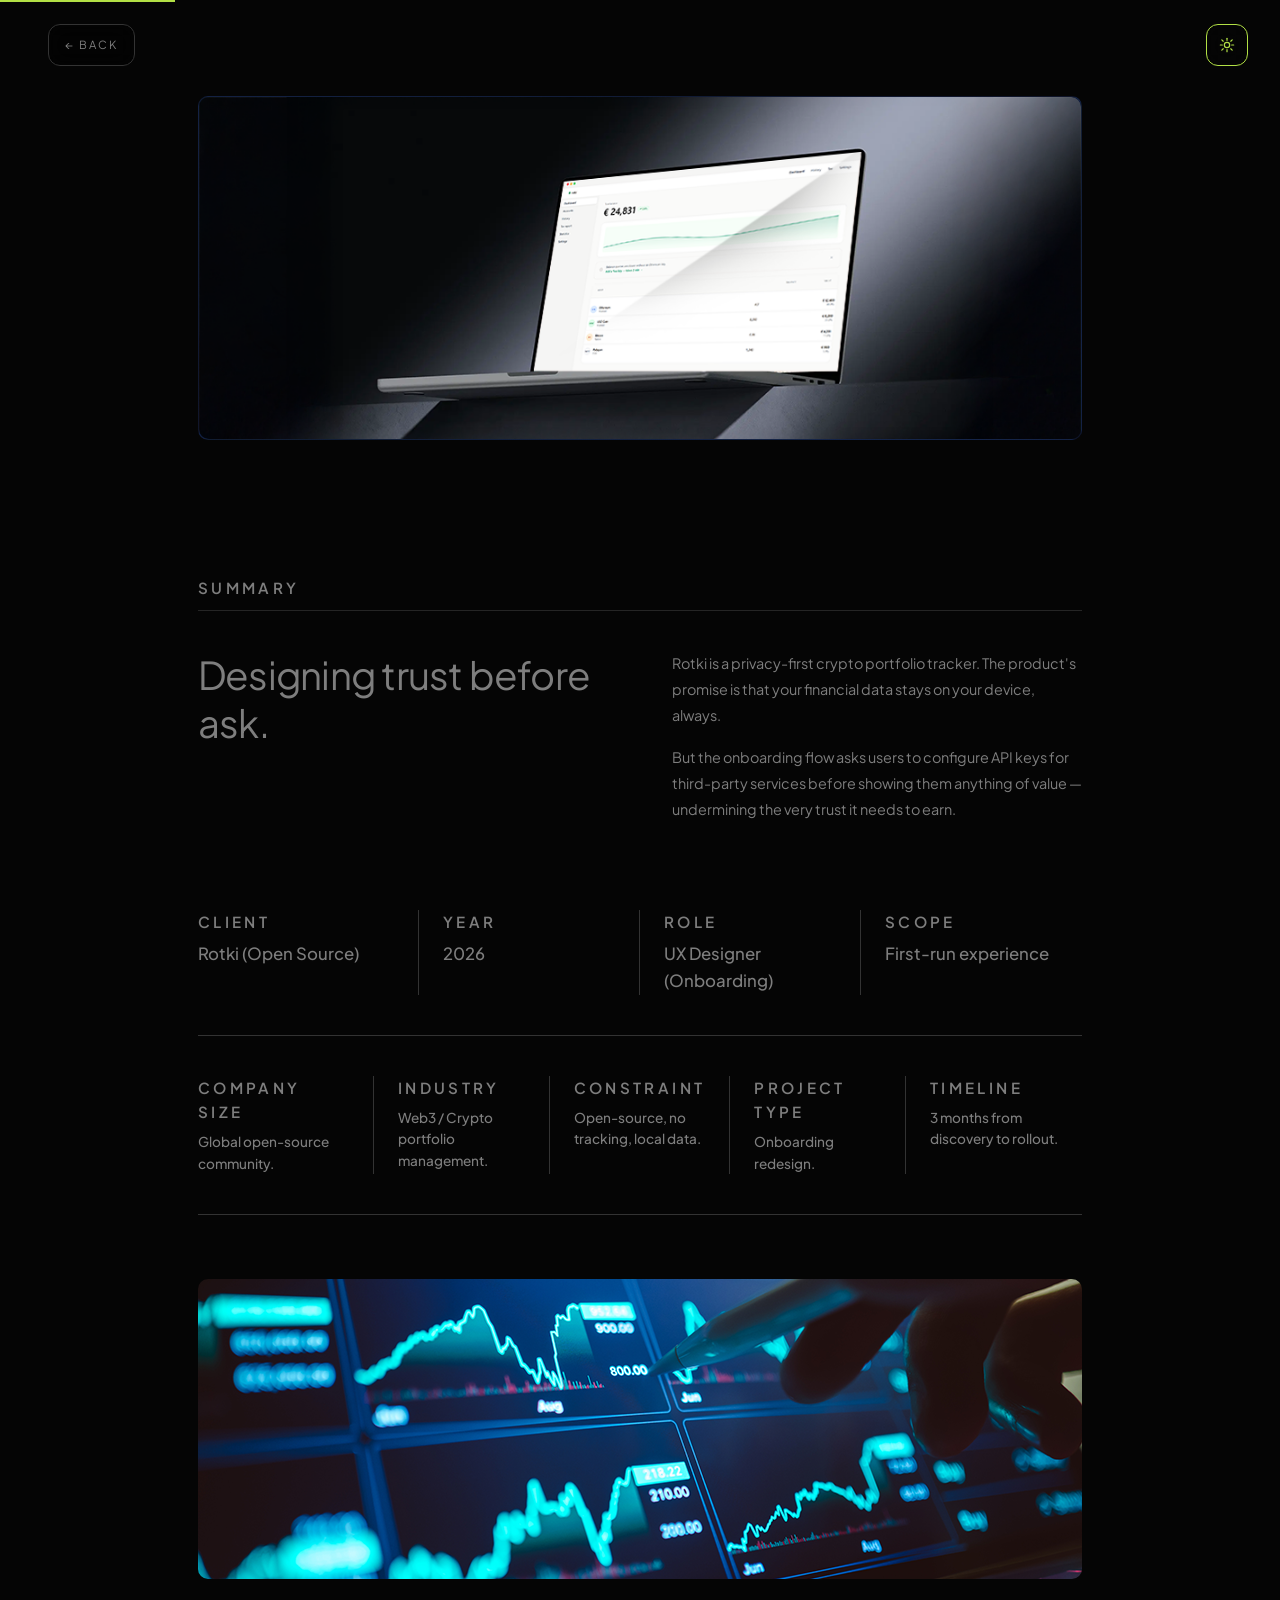
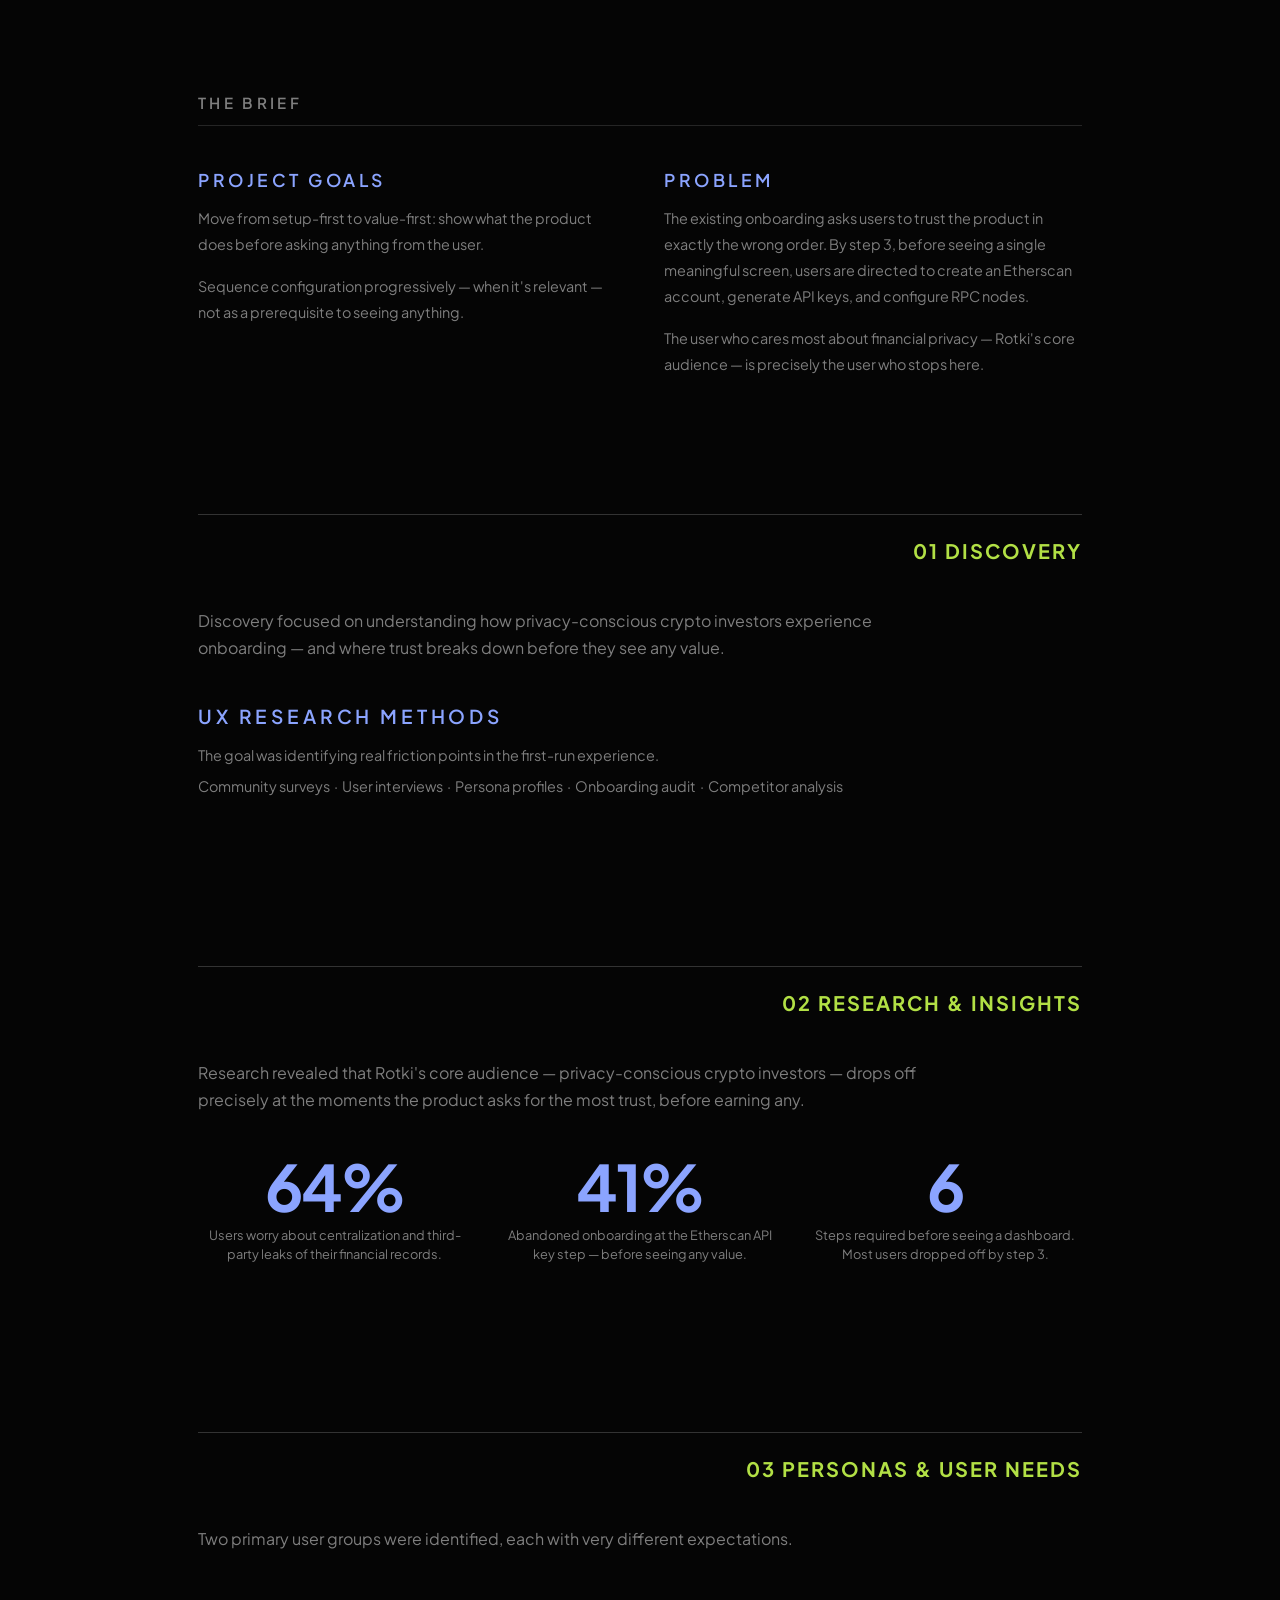
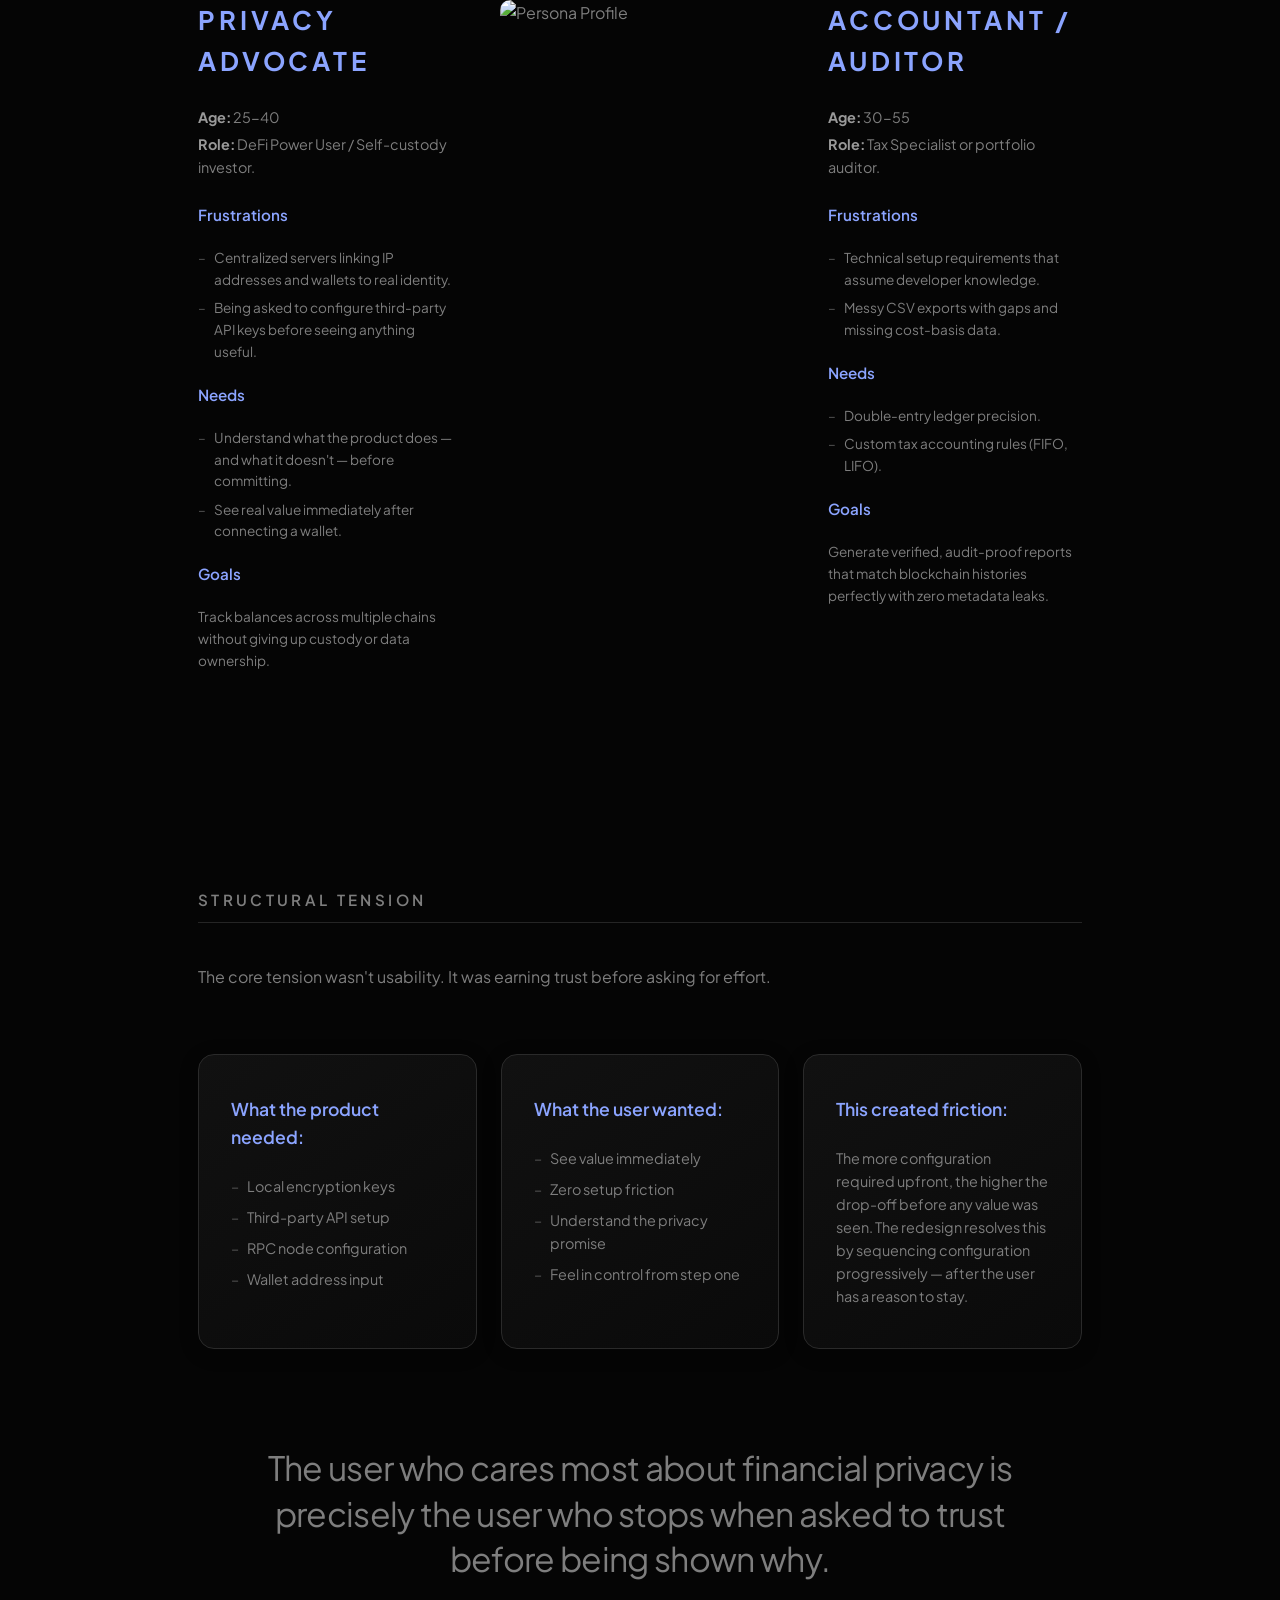
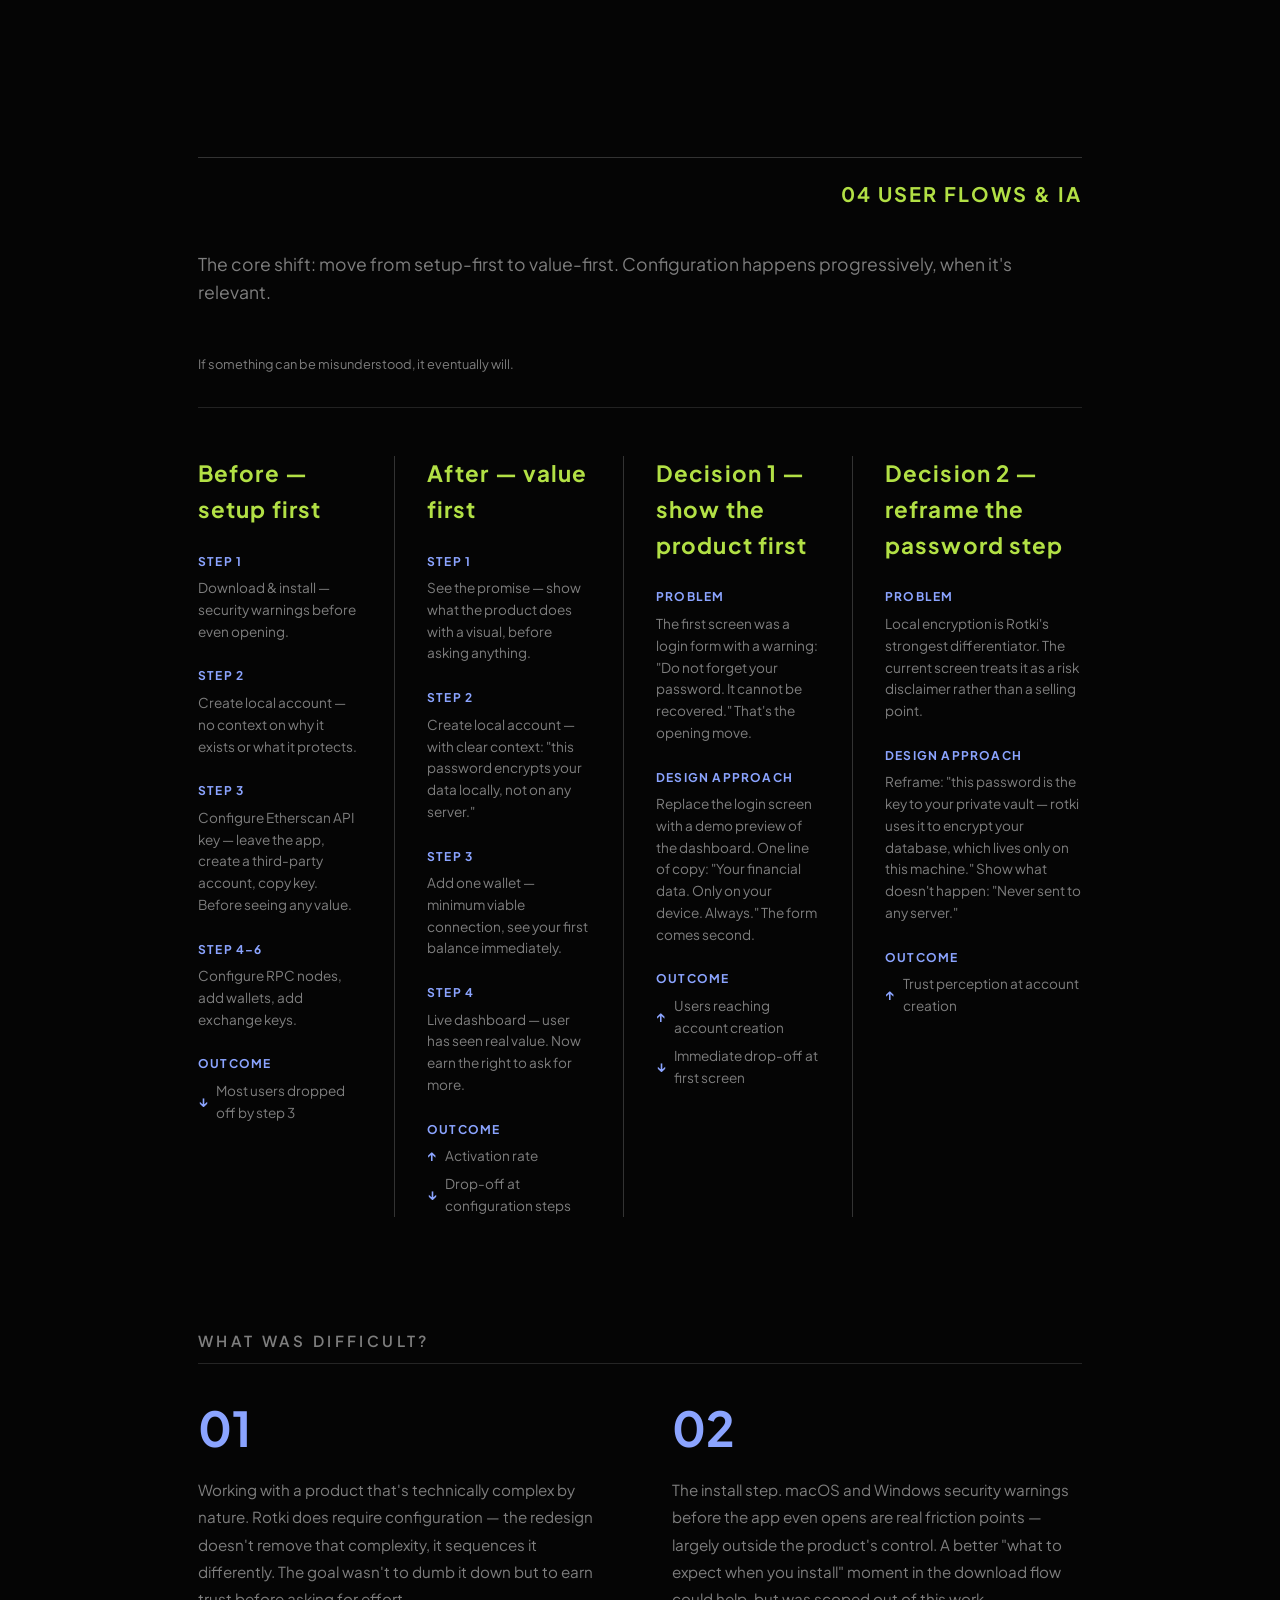
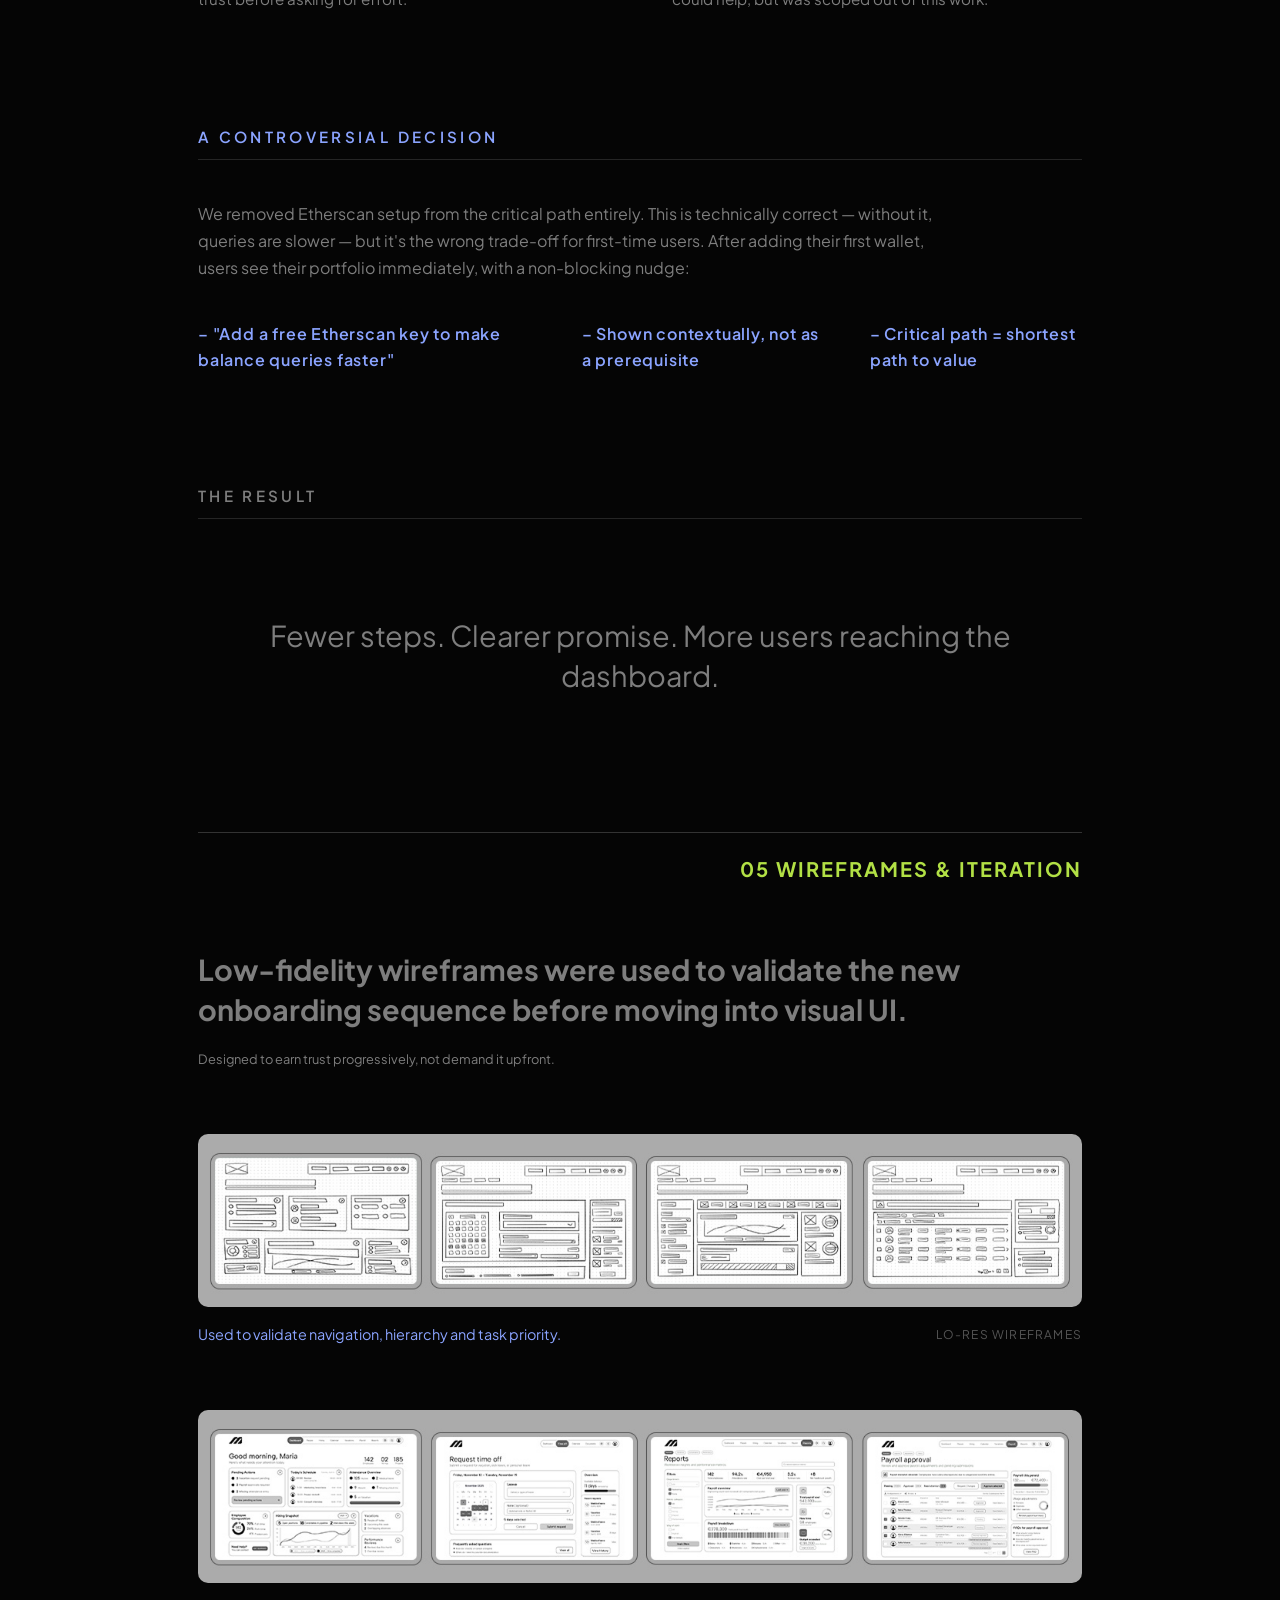
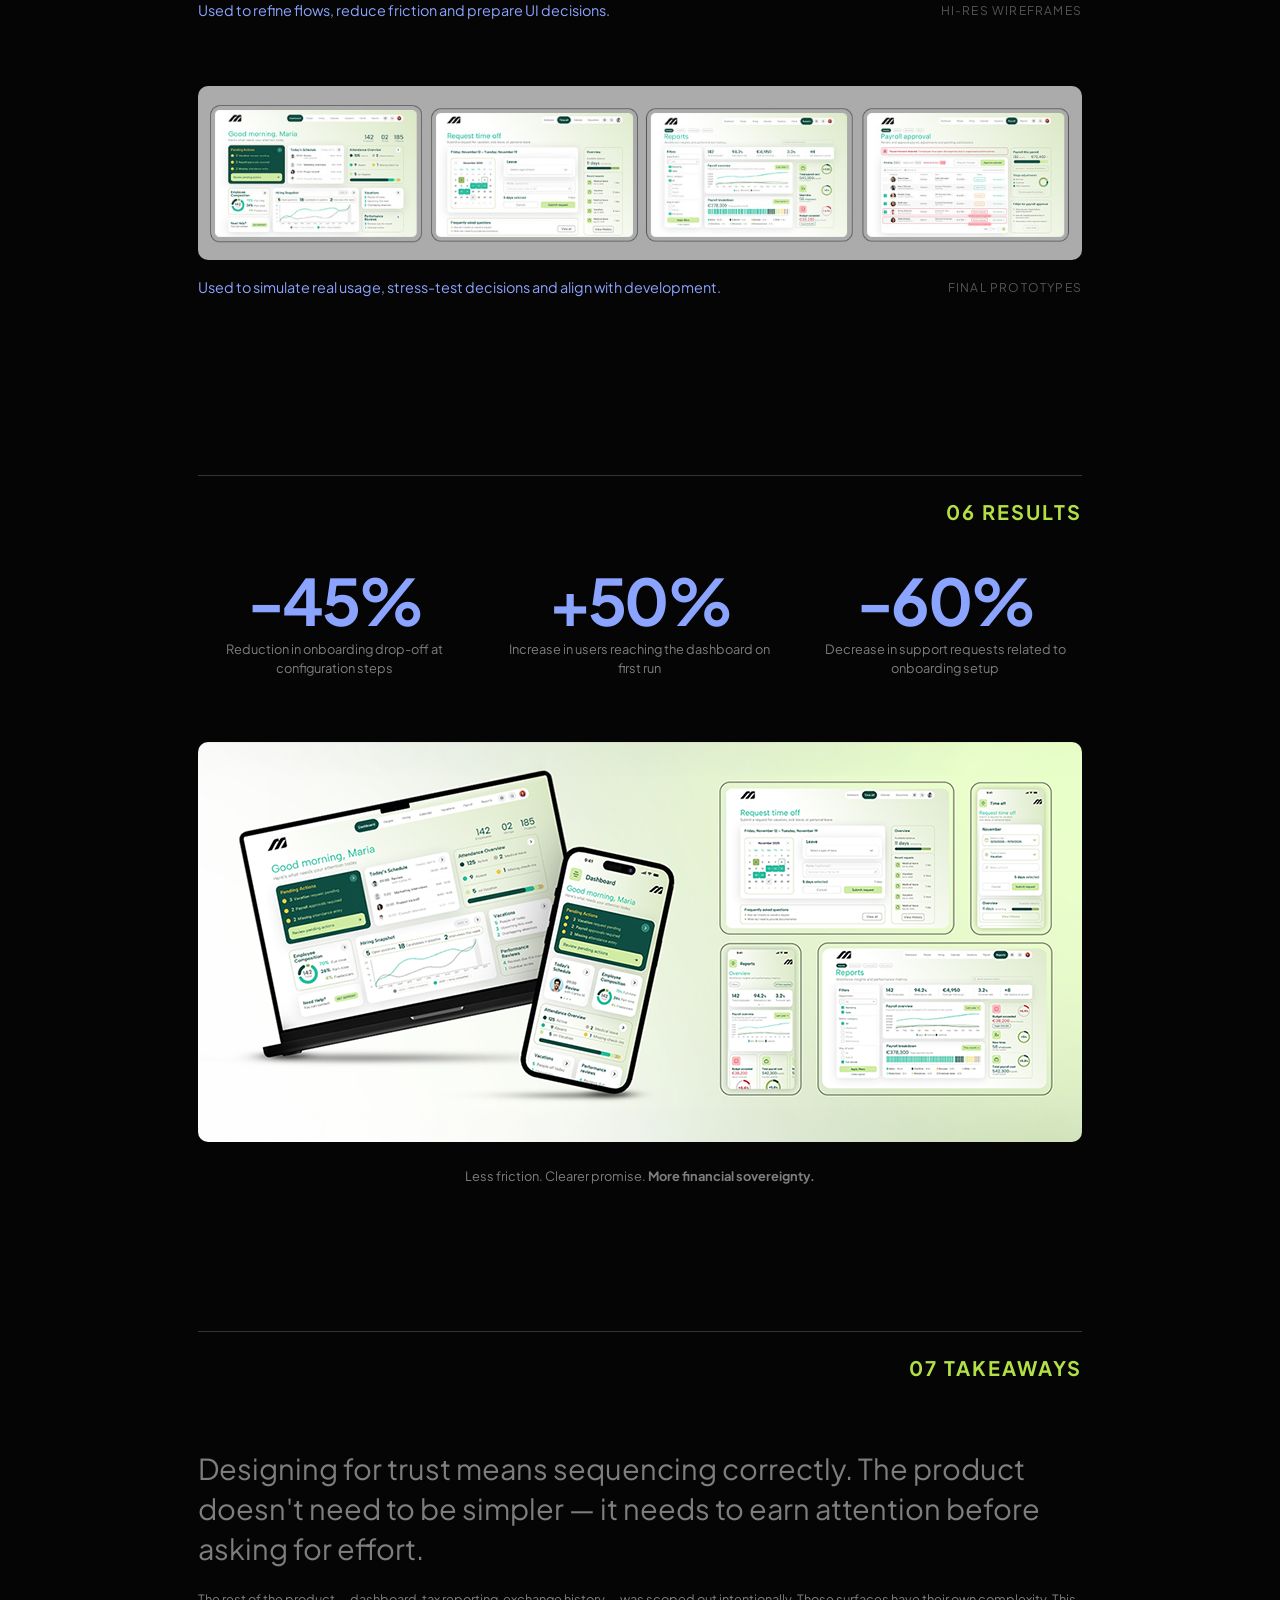
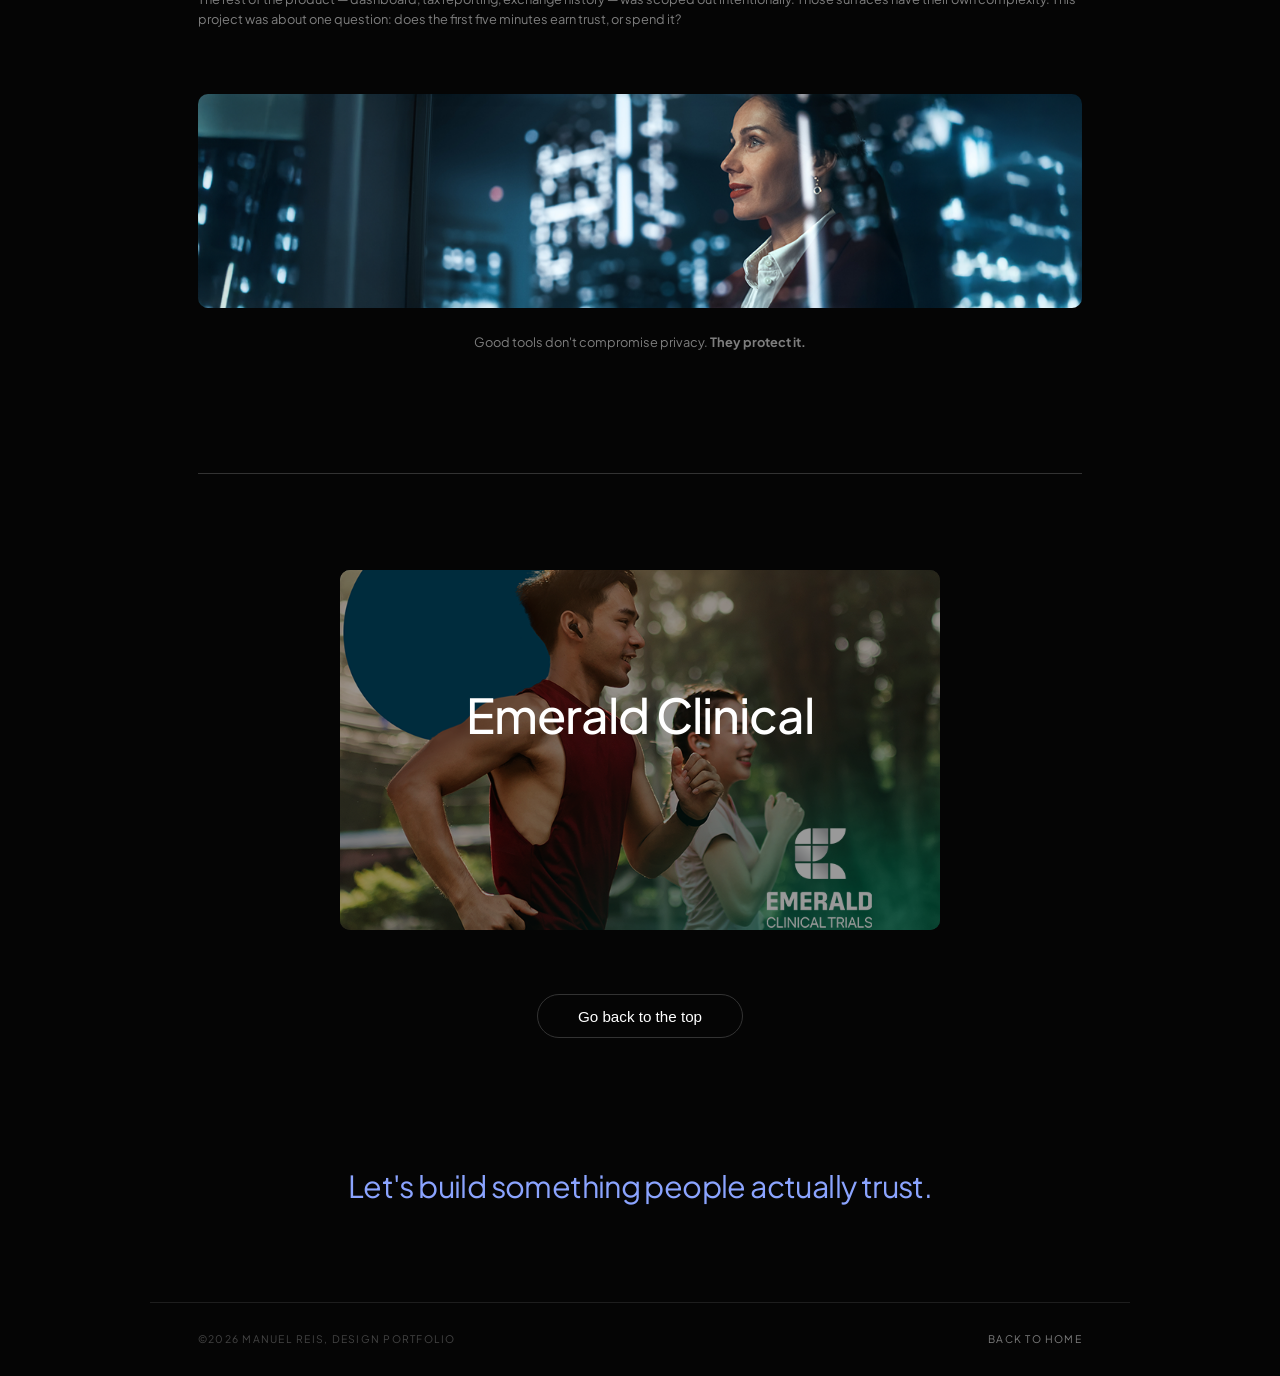
==== commit c0a88759: "Update rotki.html" ====
--- a/rotki.html
+++ b/rotki.html
@@ -14,7 +14,6 @@
 
     <a href="#main-content" class="skip-link">Skip to main content</a>
 
-    <!-- Theme Toggle -->
     <div class="theme-toggle-wrapper">
         <button id="theme-toggle" class="theme-btn" aria-label="Switch to light mode" aria-describedby="theme-tooltip">
         <svg class="icon-sun" width="16" height="16" viewBox="0 0 24 24" fill="none" stroke="currentColor" stroke-width="1.8" stroke-linecap="round" stroke-linejoin="round">
@@ -35,7 +34,6 @@
         <div id="theme-tooltip" role="tooltip" class="icon-tooltip">Switch to light mode</div>
     </div>
 
-    <!-- Navigation -->
     <nav class="rt-nav">
         <a href="index.html" class="rt-back-link">← BACK</a>
     </nav>
@@ -109,7 +107,7 @@
                 </div>
             </div>
 
-            <img src="assets/Team collaboration image.png" alt="Team collaboration" class="rt-image rt-image--wide" style="margin-top: 2.5rem;">
+            <img src="assets/imagem_2.png" alt="Team collaboration" class="rt-image rt-image--wide" style="margin-top: 2.5rem;">
         </section>
 
         <!-- 04 The Brief -->
@@ -202,7 +200,7 @@
                     </div>
                 </div>
 
-                <img src="assets/Persona Profile.png" alt="Persona Profile" class="rt-image rt-image--persona">
+                <img src="assets/imagem_3.png" alt="Persona Profile" class="rt-image rt-image--persona">
 
                 <div class="rt-persona-card">
                     <h3 class="rt-persona-type">ACCOUNTANT / AUDITOR</h3>
@@ -437,7 +435,6 @@
                 <span></span>
                 <span class="rt-divider-label rt-divider-label--right">06 RESULTS</span>
             </div>
-
             <div class="rt-stats-row" style="border-top: none; padding-top: 0; margin-bottom: 2rem;">
                 <div class="rt-stat-block" style="text-align: center; align-items: center;">
                     <span class="rt-stat-number">-45%</span>
@@ -452,7 +449,6 @@
                     <span class="rt-stat-caption">Decrease in support requests related to onboarding setup</span>
                 </div>
             </div>
-
             <img src="assets/Results Visualization.png" alt="Results Visualization" class="rt-image rt-image--wide" style="margin-top: 4rem;">
             <p class="rt-caption-text" style="text-align: center; margin-top: 1.5rem;">Less friction. Clearer promise. <strong>More financial sovereignty.</strong></p>
         </section>
@@ -466,7 +462,7 @@
             <div class="rt-numbered-body">
                 <p class="rt-flow-caption-large" style="text-align: left; max-width: 100%; margin-bottom: 1rem;">Designing for trust means sequencing correctly. The product doesn't need to be simpler — it needs to earn attention before asking for effort.</p>
                 <p class="rt-caption-text" style="color: #7E7E7E; margin-bottom: 4rem;">The rest of the product — dashboard, tax reporting, exchange history — was scoped out intentionally. Those surfaces have their own complexity. This project was about one question: does the first five minutes earn trust, or spend it?</p>
-                <img src="assets/Takeaways.png" alt="Takeaways" class="rt-image rt-image--wide">
+                <img src="assets/imagem_4.png" alt="Takeaways" class="rt-image rt-image--wide">
             </div>
             <p class="rt-caption-text" style="text-align: center; margin-top: 1.5rem;">Good tools don't compromise privacy. <strong>They protect it.</strong></p>
         </section>
@@ -489,12 +485,10 @@
 
     </main>
 
-    <!-- Footer Quote -->
     <div class="rt-footer-quote fade-in">
         <p class="rt-footer-quote-text">Let's build something people actually trust.</p>
     </div>
 
-    <!-- Footer -->
     <footer class="rt-footer fade-in">
         <span class="rt-footer-copy">©2026 MANUEL REIS, DESIGN PORTFOLIO</span>
         <a href="index.html" class="rt-footer-back">BACK TO HOME</a>
--- a/rotki.css
+++ b/rotki.css
@@ -14,8 +14,8 @@
 }
 
 body.case-study-page.light-mode {
-    --text-green: #D97D00;
-    --green-rgb: 178, 224, 69;
+    --text-green: #8ebc0f;
+    --green-rgb: 142, 188, 15;
     --primary-color: #4a6ffe;
     --primary-rgb: 74, 111, 254;
 }
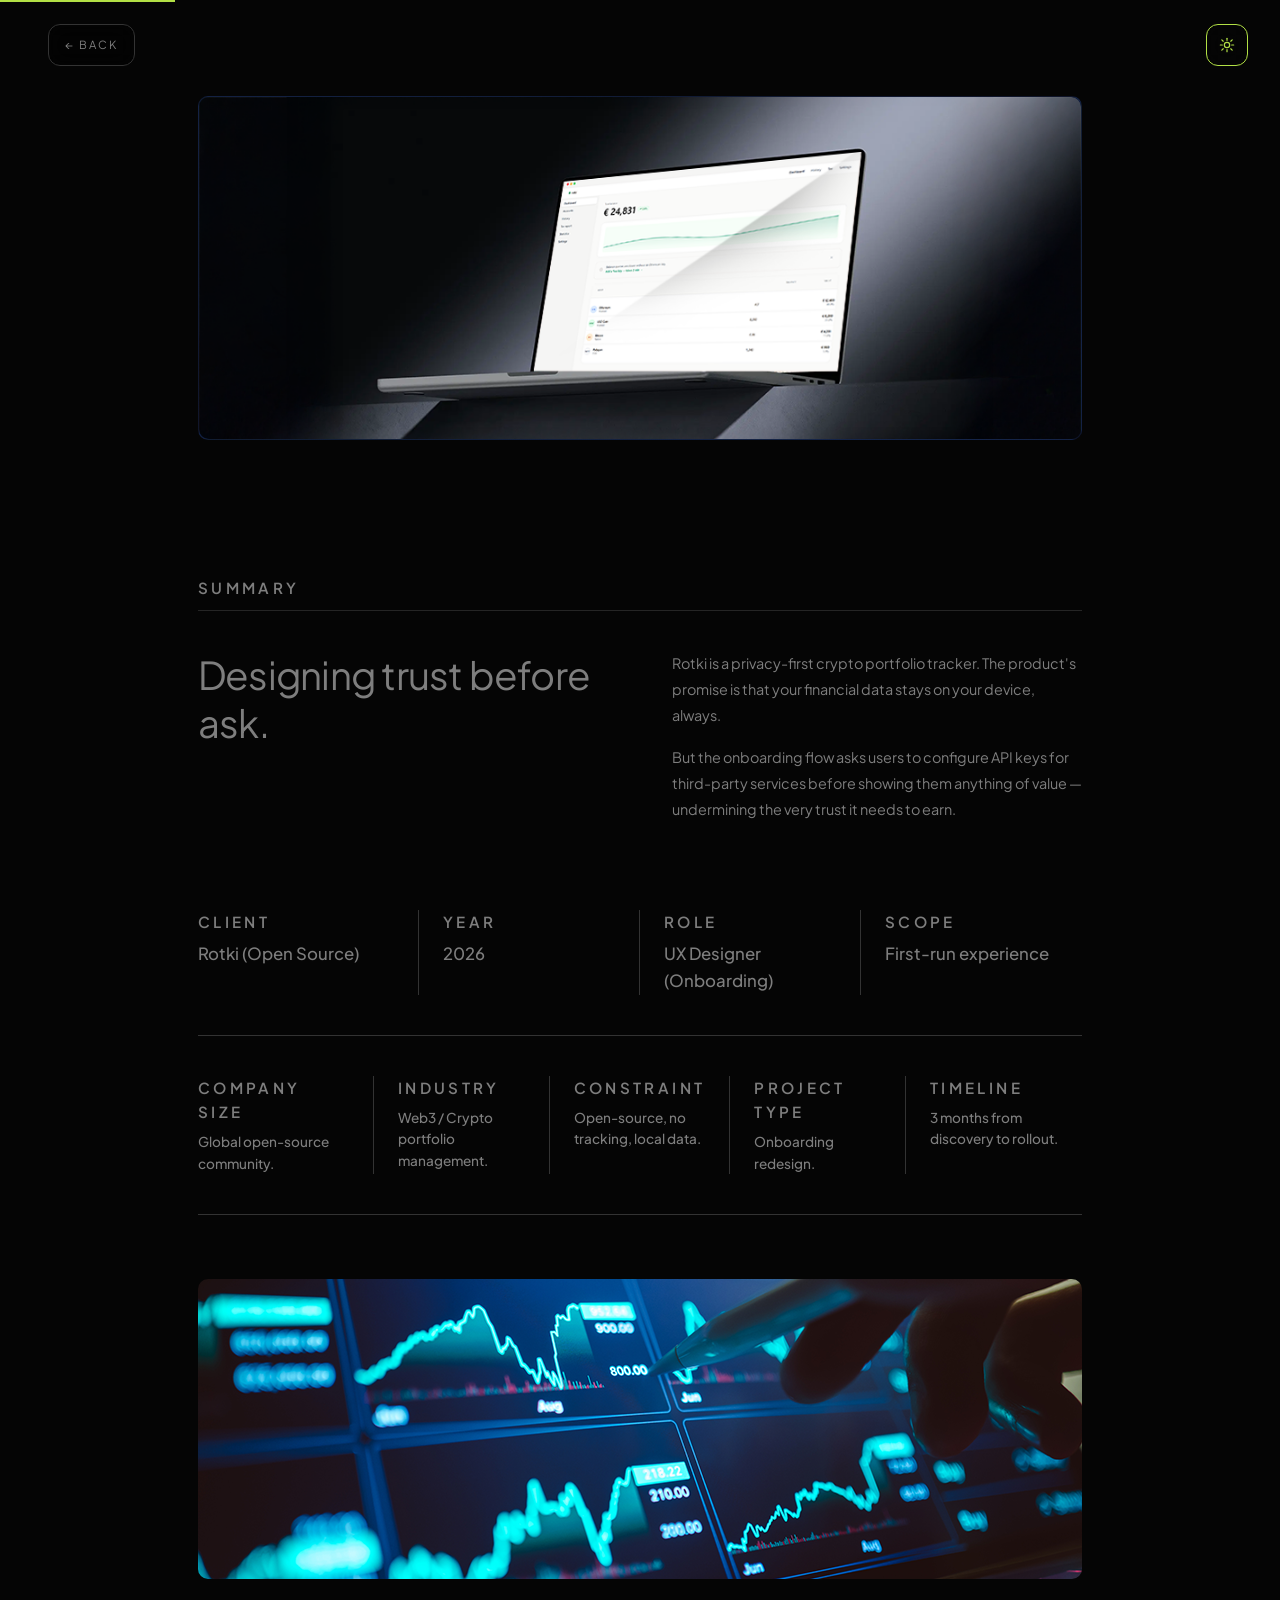
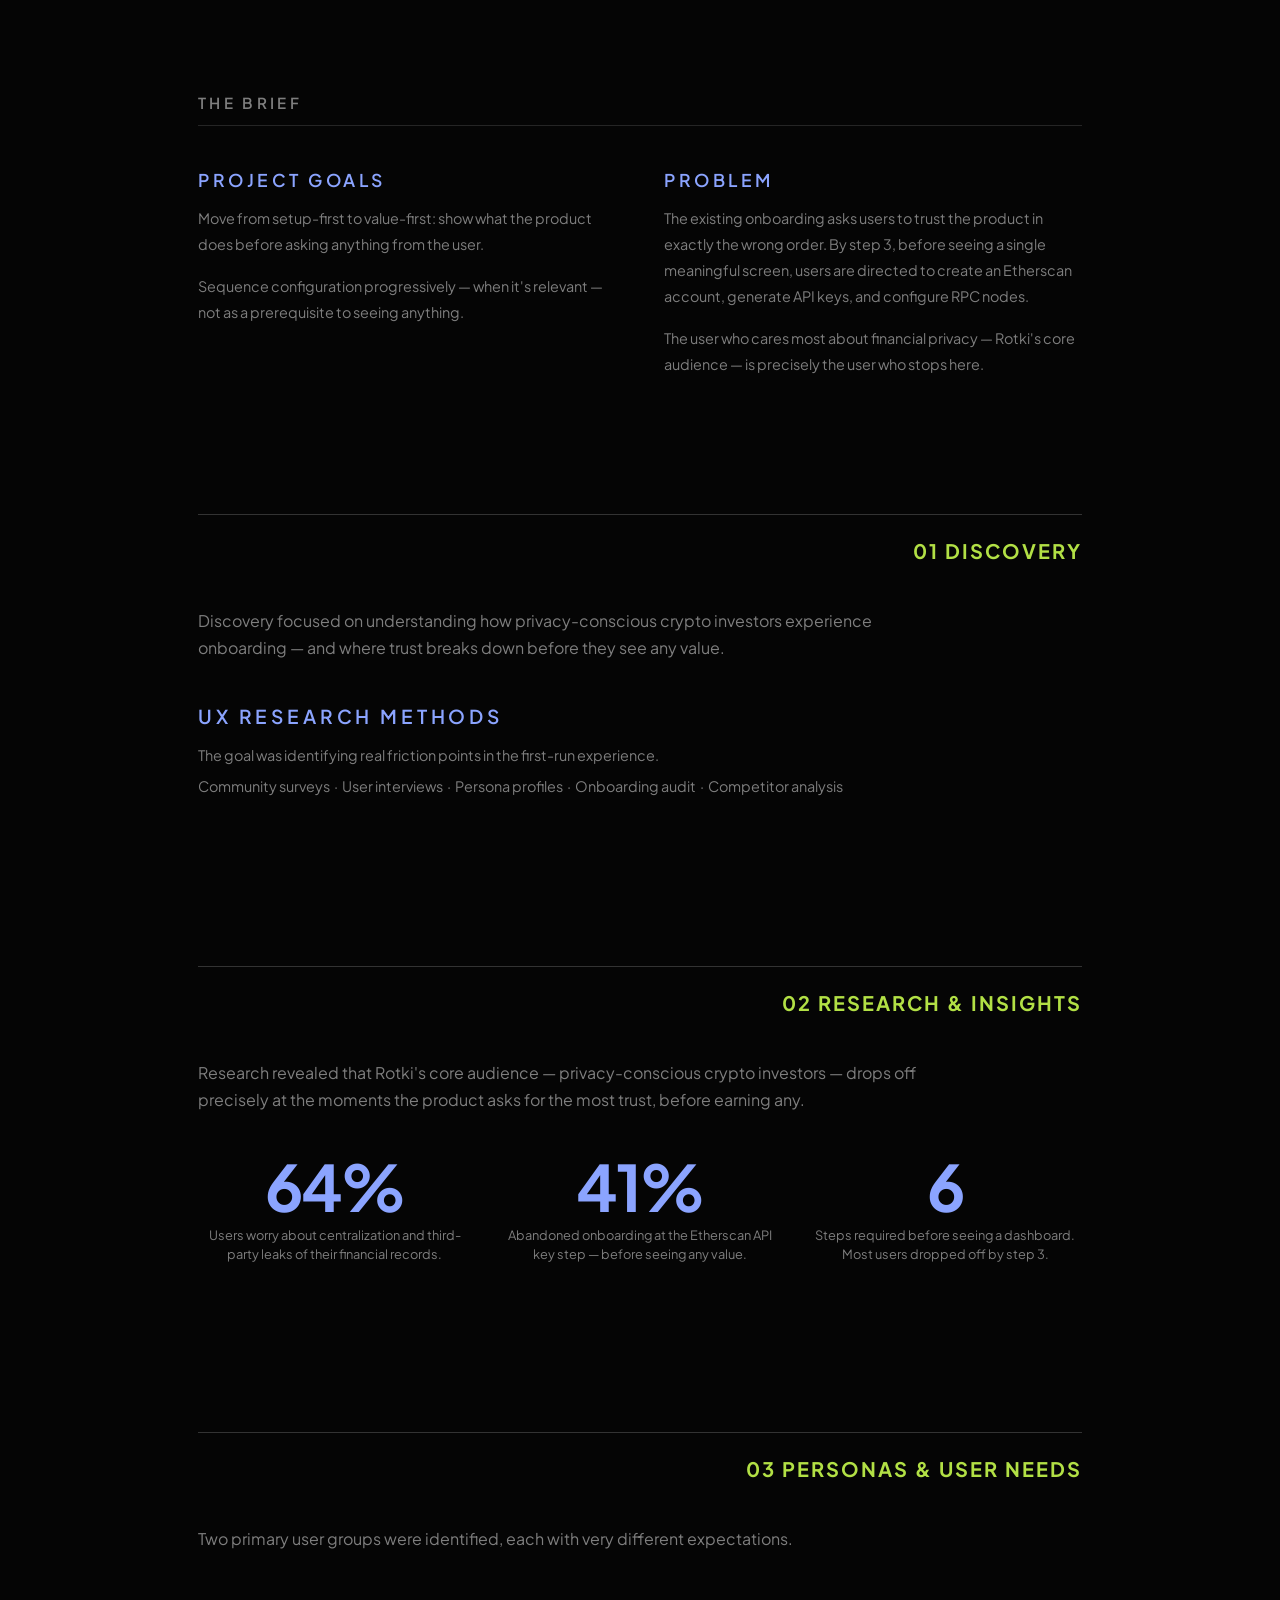
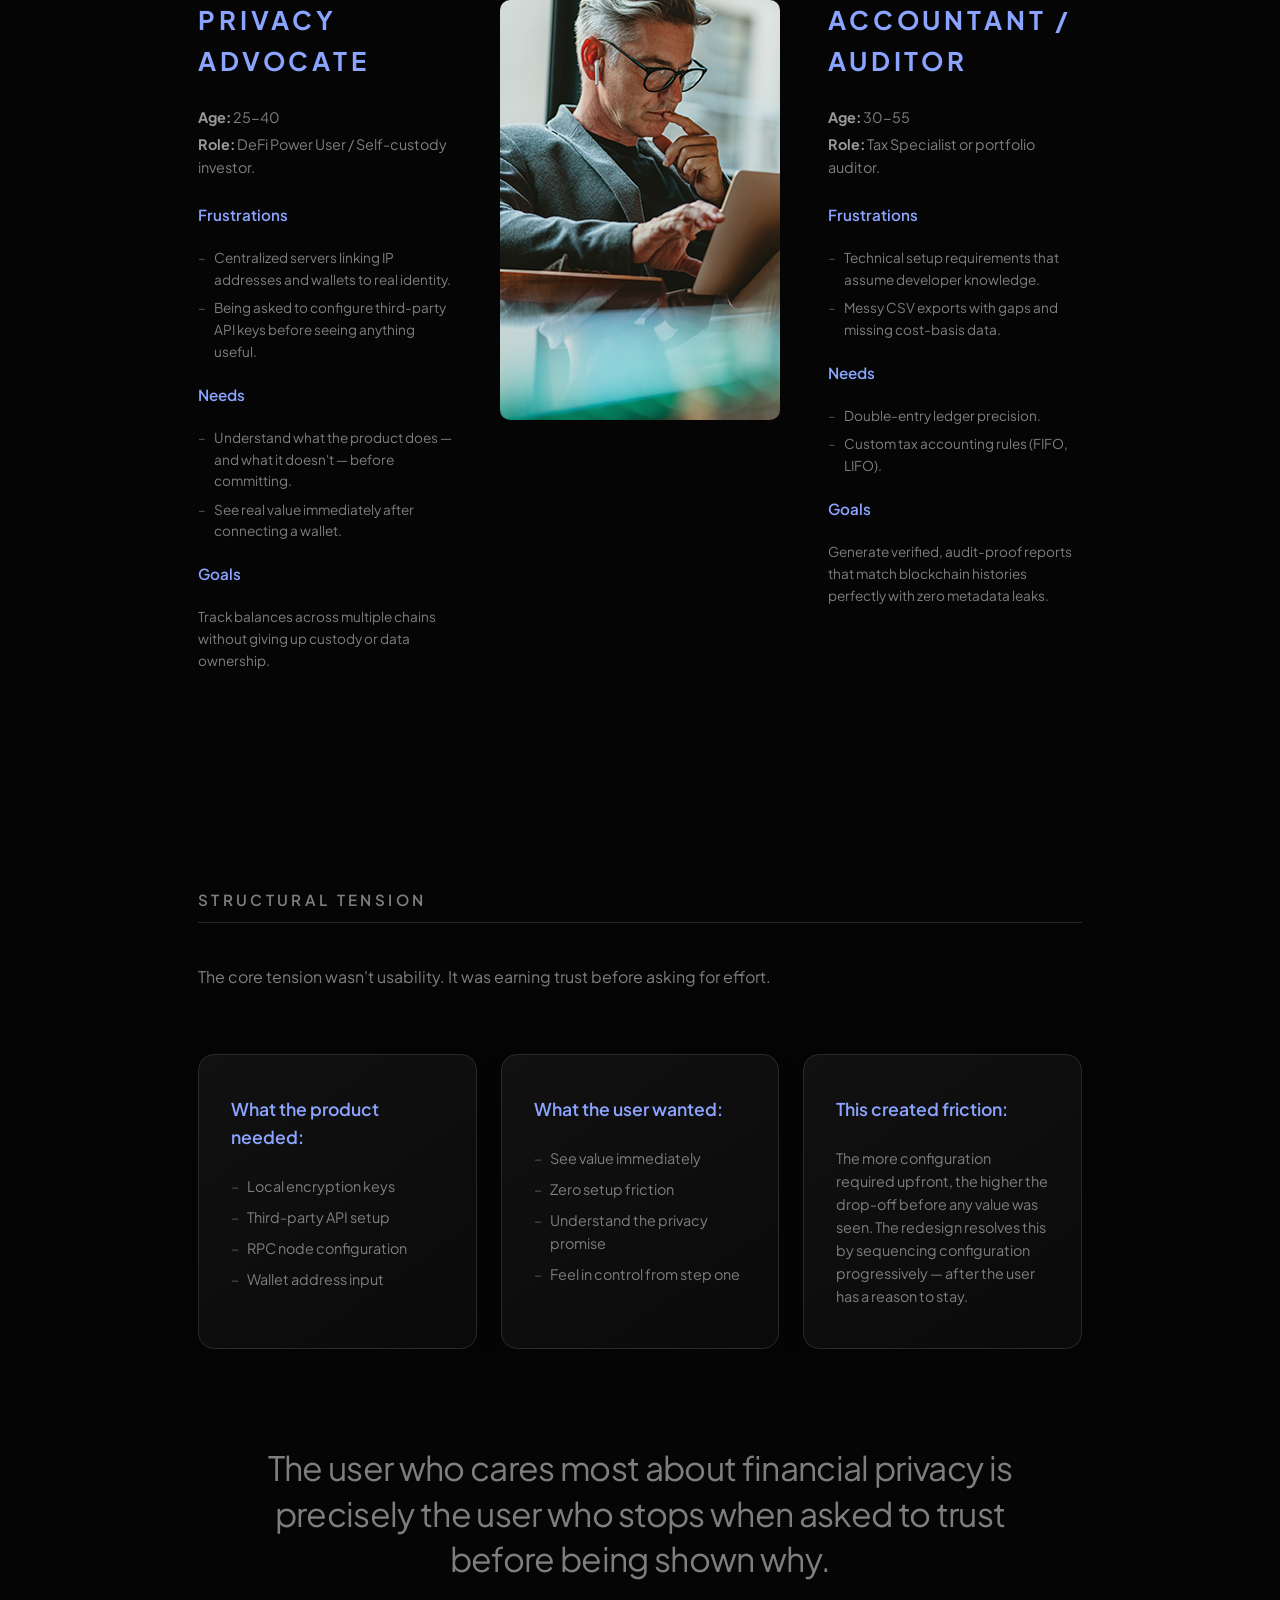
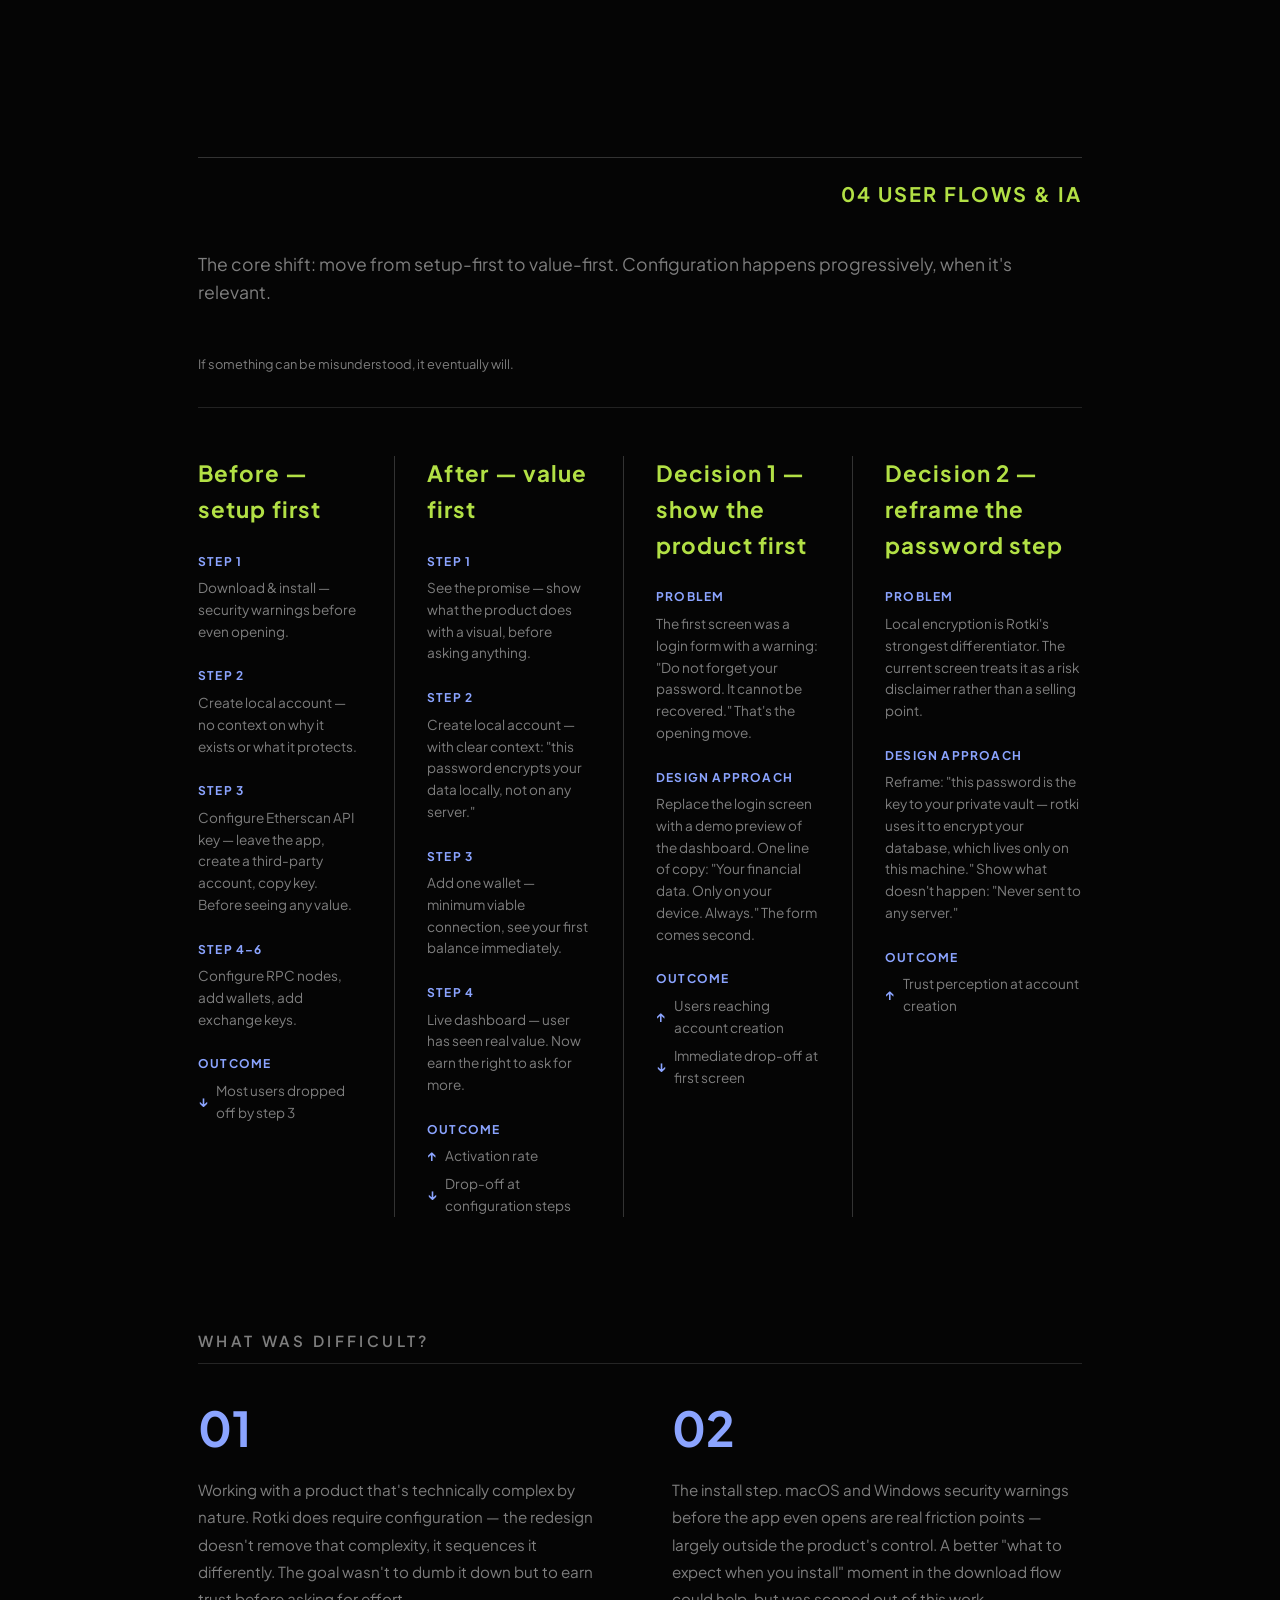
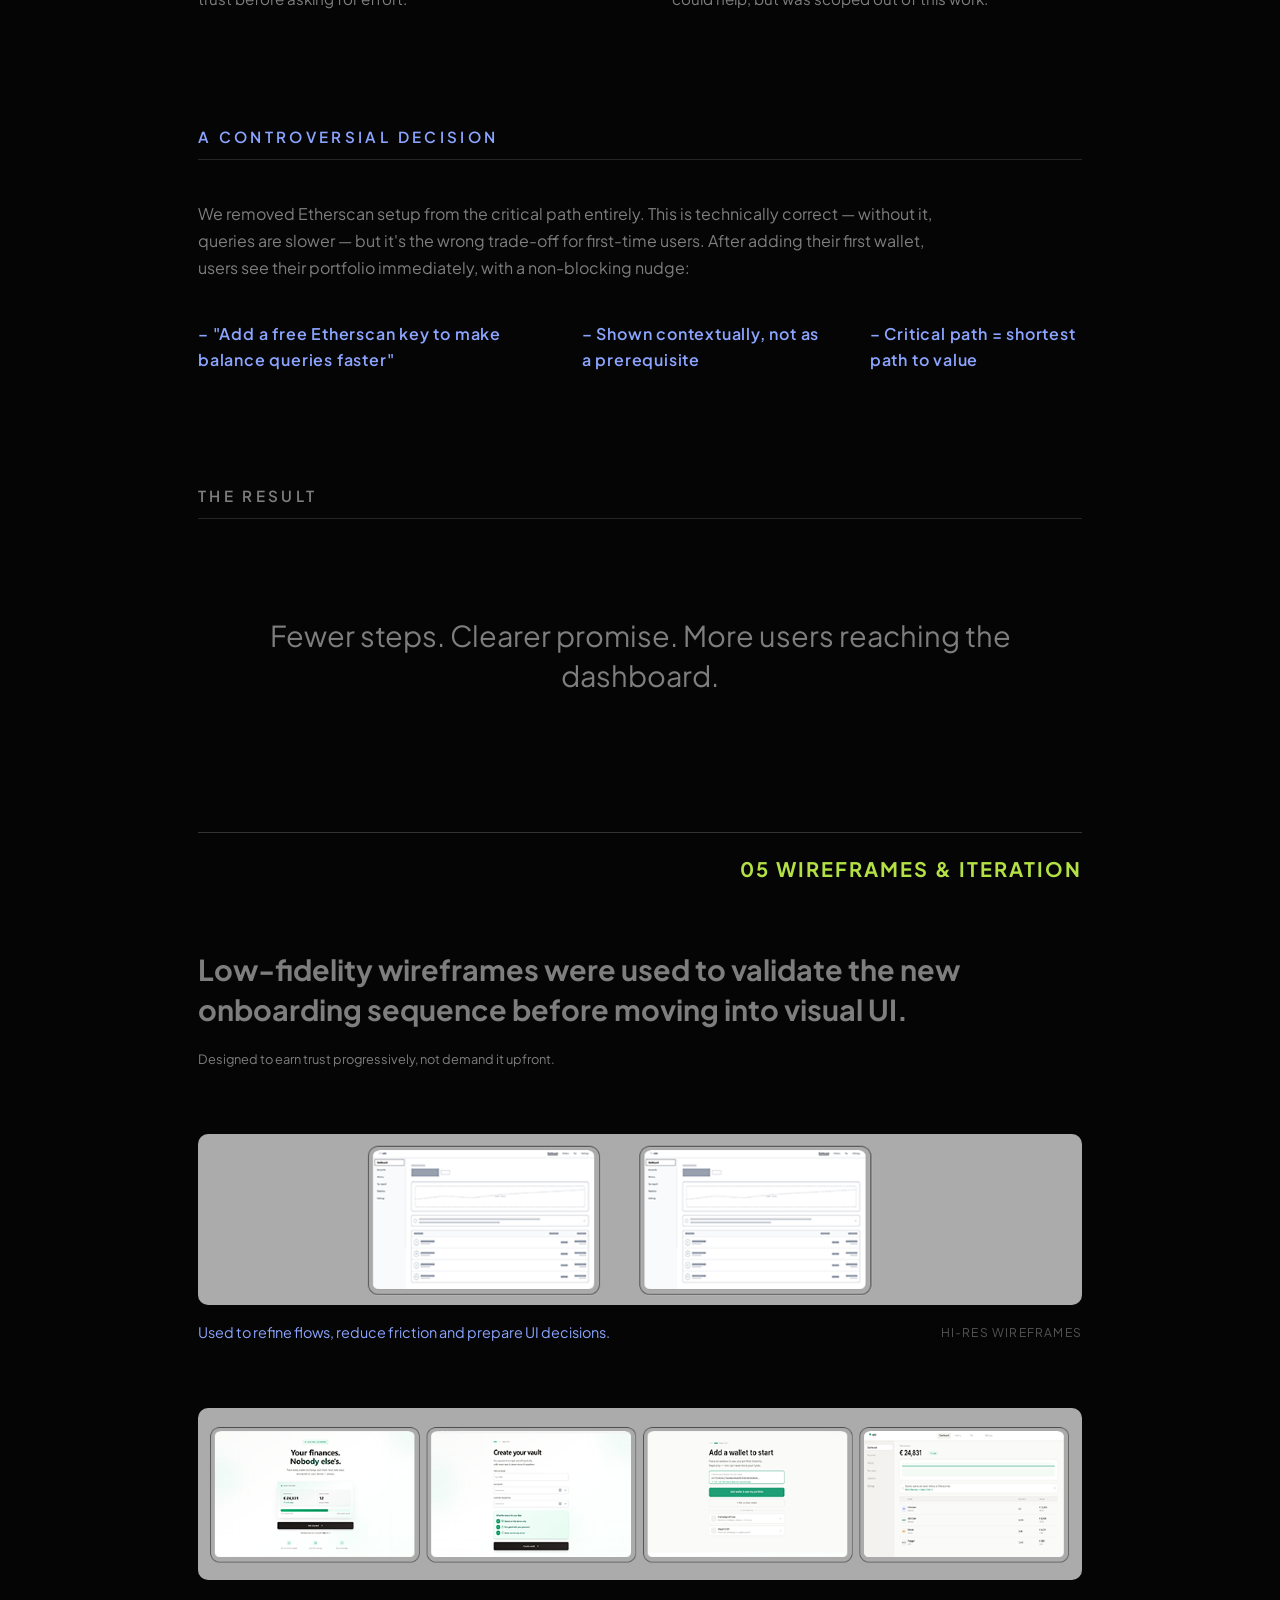
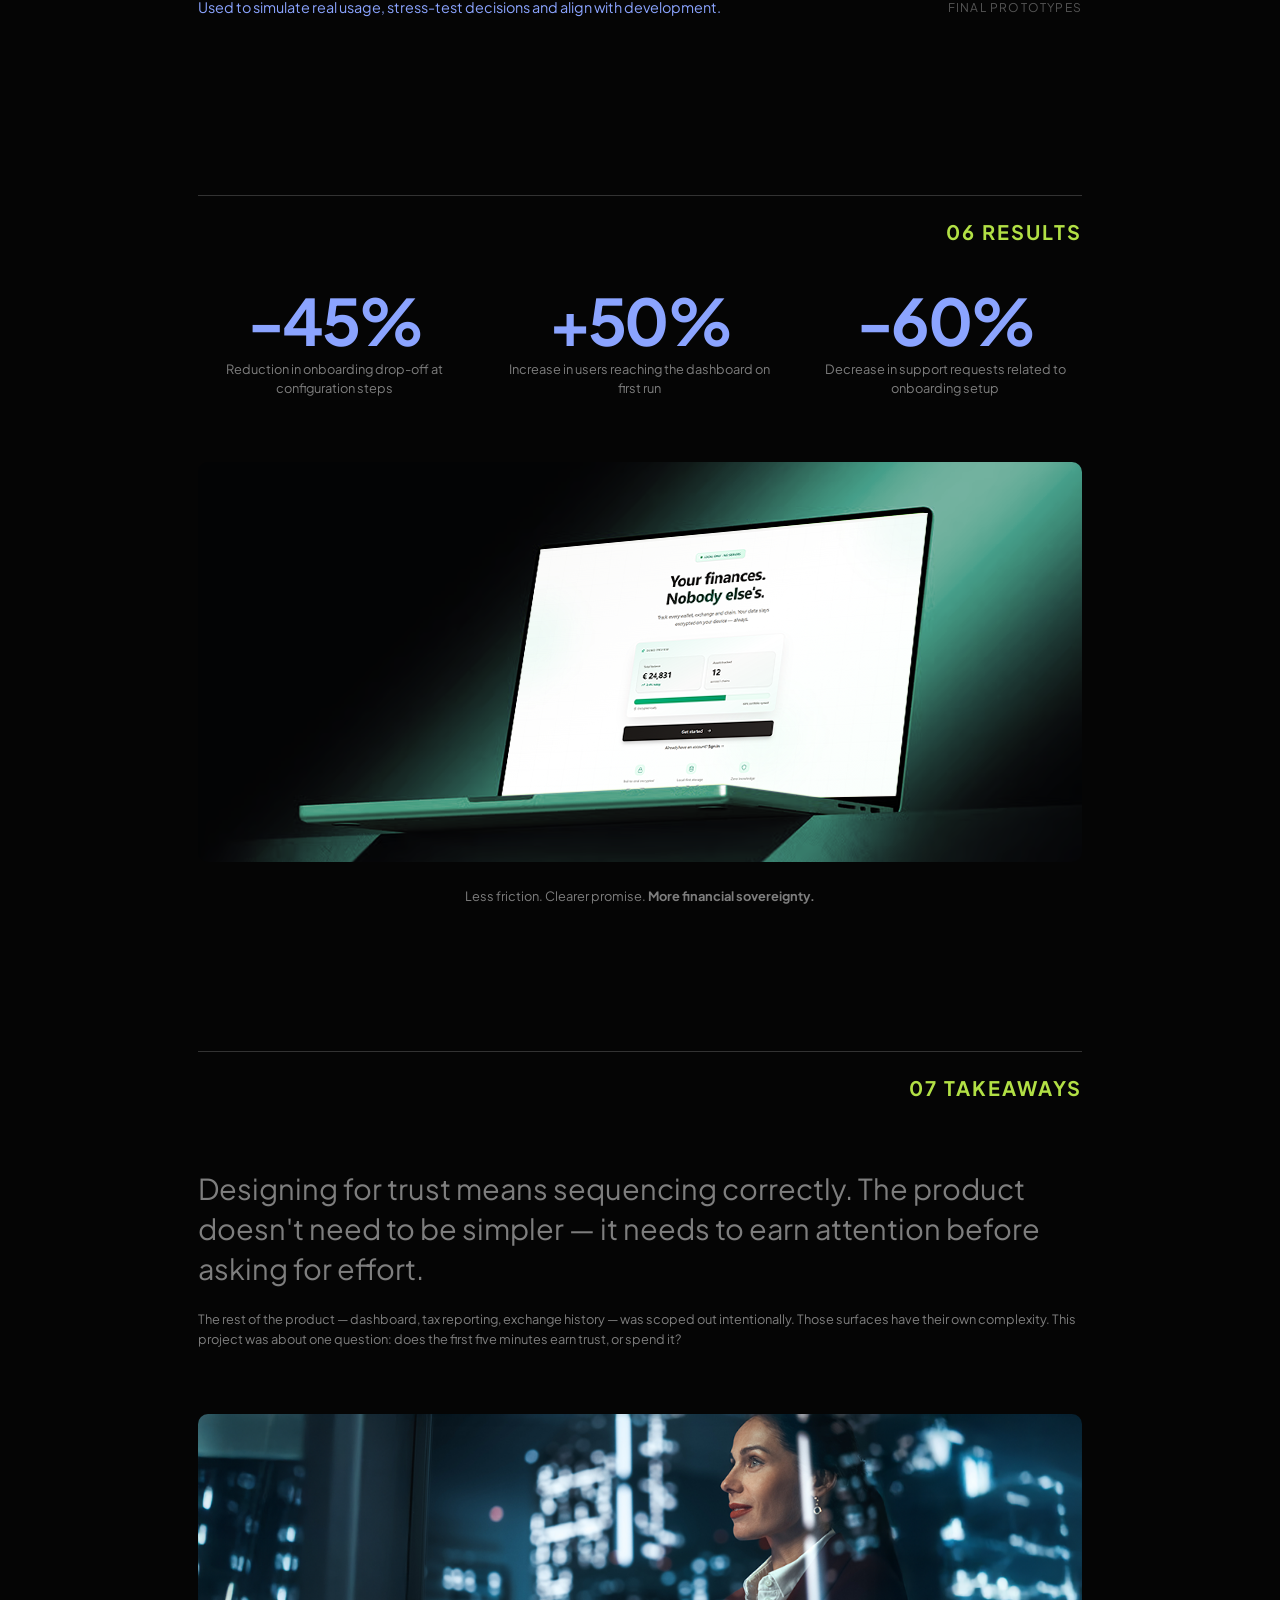
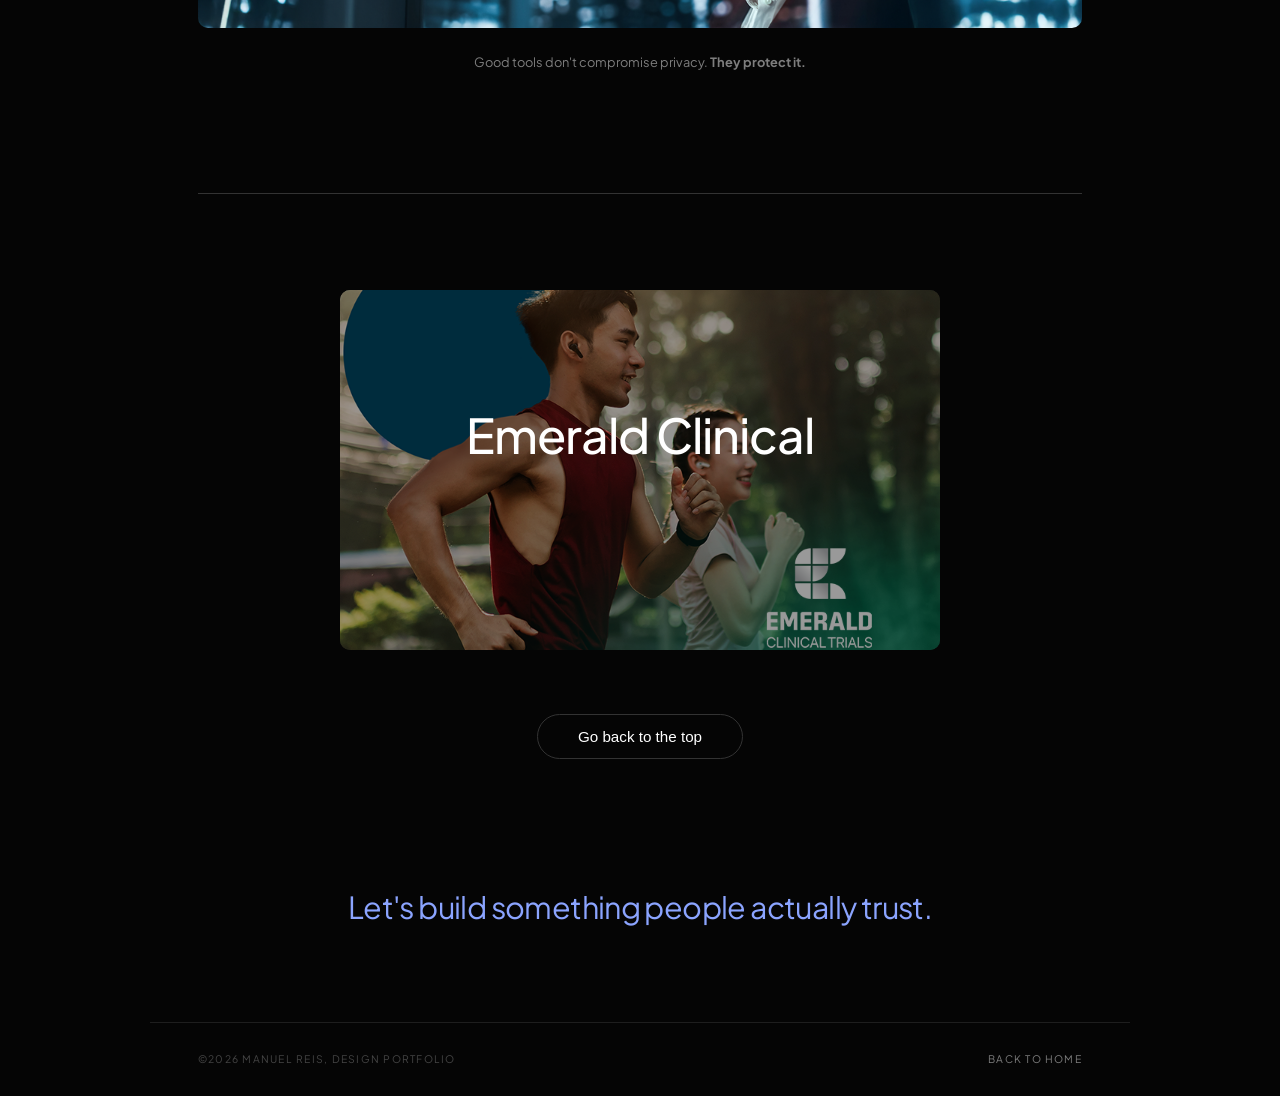
==== commit 1139840f: "Update rotki.html" ====
--- a/rotki.html
+++ b/rotki.html
@@ -405,15 +405,7 @@
             <p class="rt-caption-text" style="color: #7E7E7E; margin-bottom: 4rem;">Designed to earn trust progressively, not demand it upfront.</p>
 
             <div class="rt-wire-row">
-                <img src="assets/LO-RES Wireframes.png" alt="LO-RES Wireframes" class="rt-image rt-image--wireframe">
-                <div class="rt-wire-meta">
-                    <span class="rt-text-blue" style="font-size: 0.9rem;">Used to validate navigation, hierarchy and task priority.</span>
-                    <span class="rt-wire-label">LO-RES Wireframes</span>
-                </div>
-            </div>
-
-            <div class="rt-wire-row">
-                <img src="assets/HI-RES Wireframes.png" alt="HI-RES Wireframes" class="rt-image rt-image--wireframe">
+                <img src="assets/final_2.png" alt="HI-RES Wireframes" class="rt-image rt-image--wireframe">
                 <div class="rt-wire-meta">
                     <span class="rt-text-blue" style="font-size: 0.9rem;">Used to refine flows, reduce friction and prepare UI decisions.</span>
                     <span class="rt-wire-label">HI-RES Wireframes</span>
@@ -421,7 +413,7 @@
             </div>
 
             <div class="rt-wire-row" style="margin-bottom: 0;">
-                <img src="assets/Final prototypes.png" alt="Final prototypes" class="rt-image rt-image--wireframe">
+                <img src="assets/final_1.png" alt="Final prototypes" class="rt-image rt-image--wireframe">
                 <div class="rt-wire-meta">
                     <span class="rt-text-blue" style="font-size: 0.9rem;">Used to simulate real usage, stress-test decisions and align with development.</span>
                     <span class="rt-wire-label">Final prototypes</span>
@@ -449,7 +441,7 @@
                     <span class="rt-stat-caption">Decrease in support requests related to onboarding setup</span>
                 </div>
             </div>
-            <img src="assets/Results Visualization.png" alt="Results Visualization" class="rt-image rt-image--wide" style="margin-top: 4rem;">
+            <img src="assets/wall.png" alt="Results Visualization" class="rt-image rt-image--wide" style="margin-top: 4rem;">
             <p class="rt-caption-text" style="text-align: center; margin-top: 1.5rem;">Less friction. Clearer promise. <strong>More financial sovereignty.</strong></p>
         </section>
 
